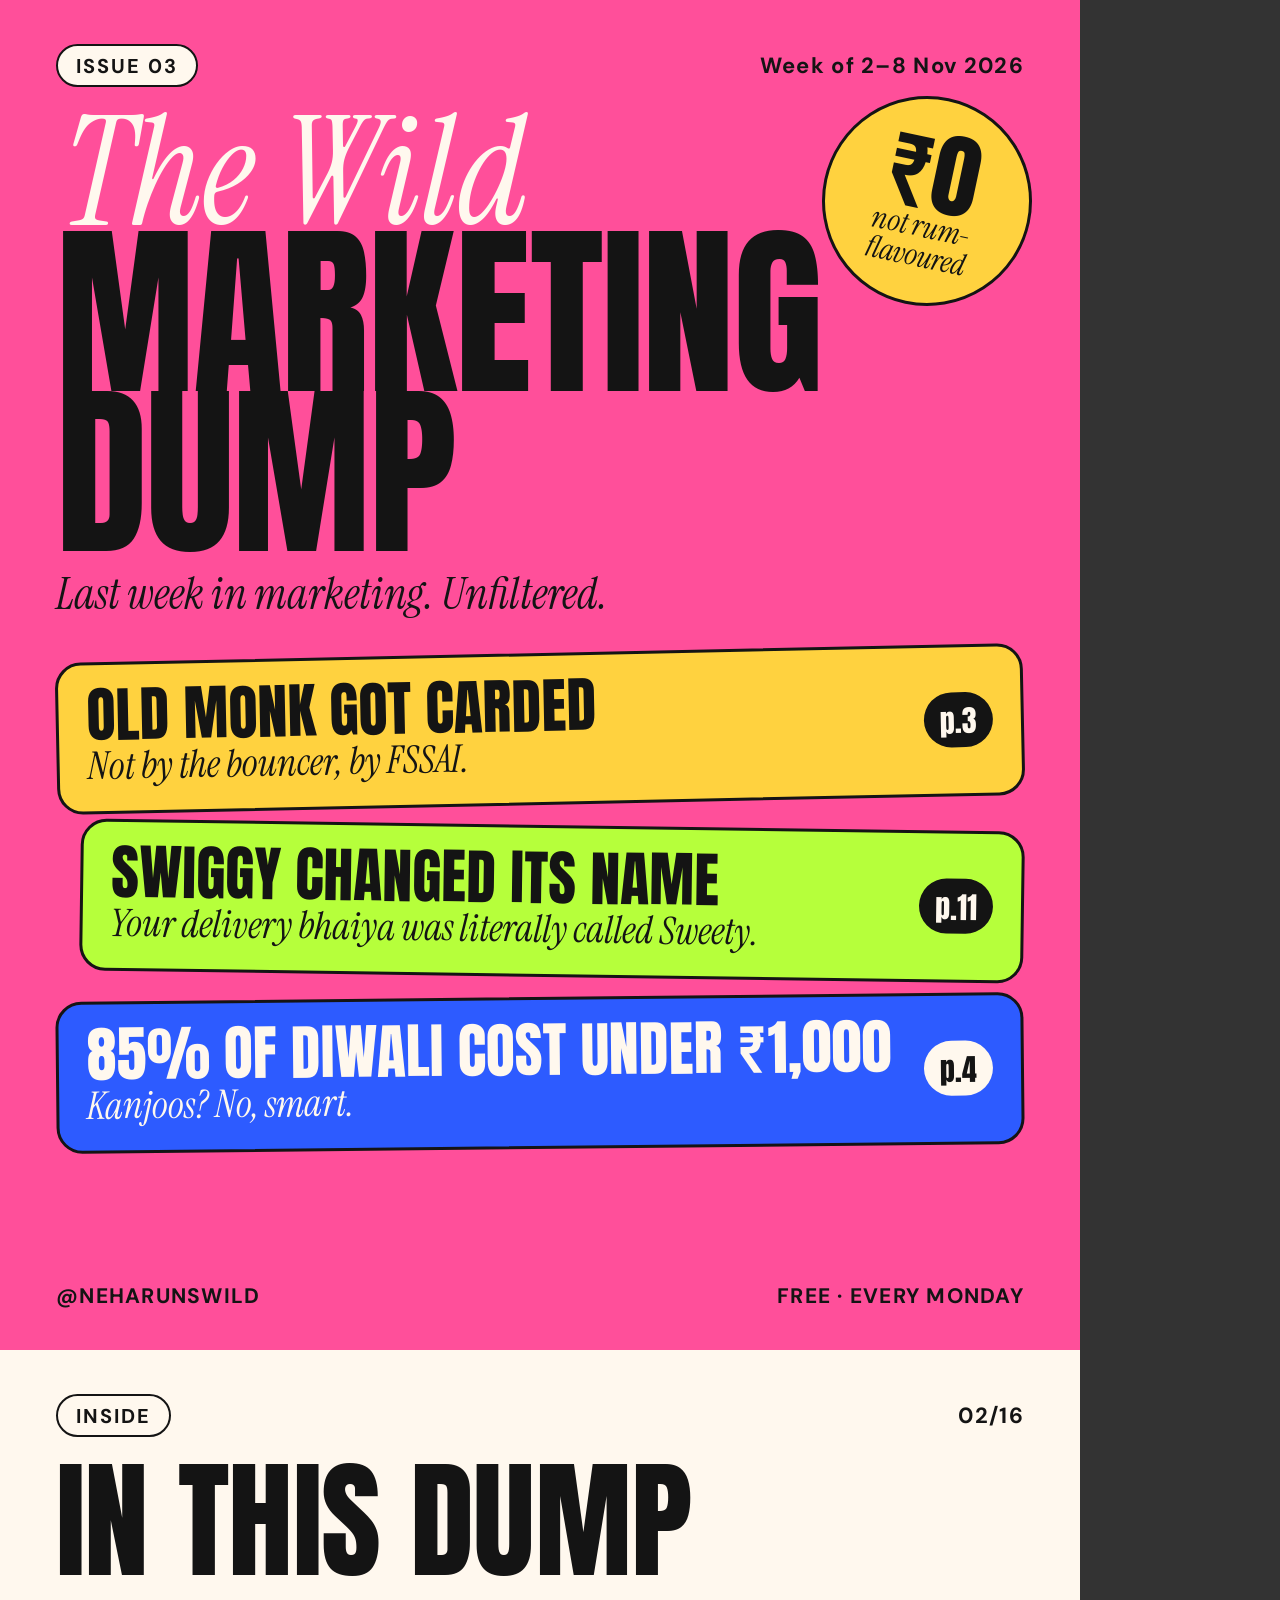
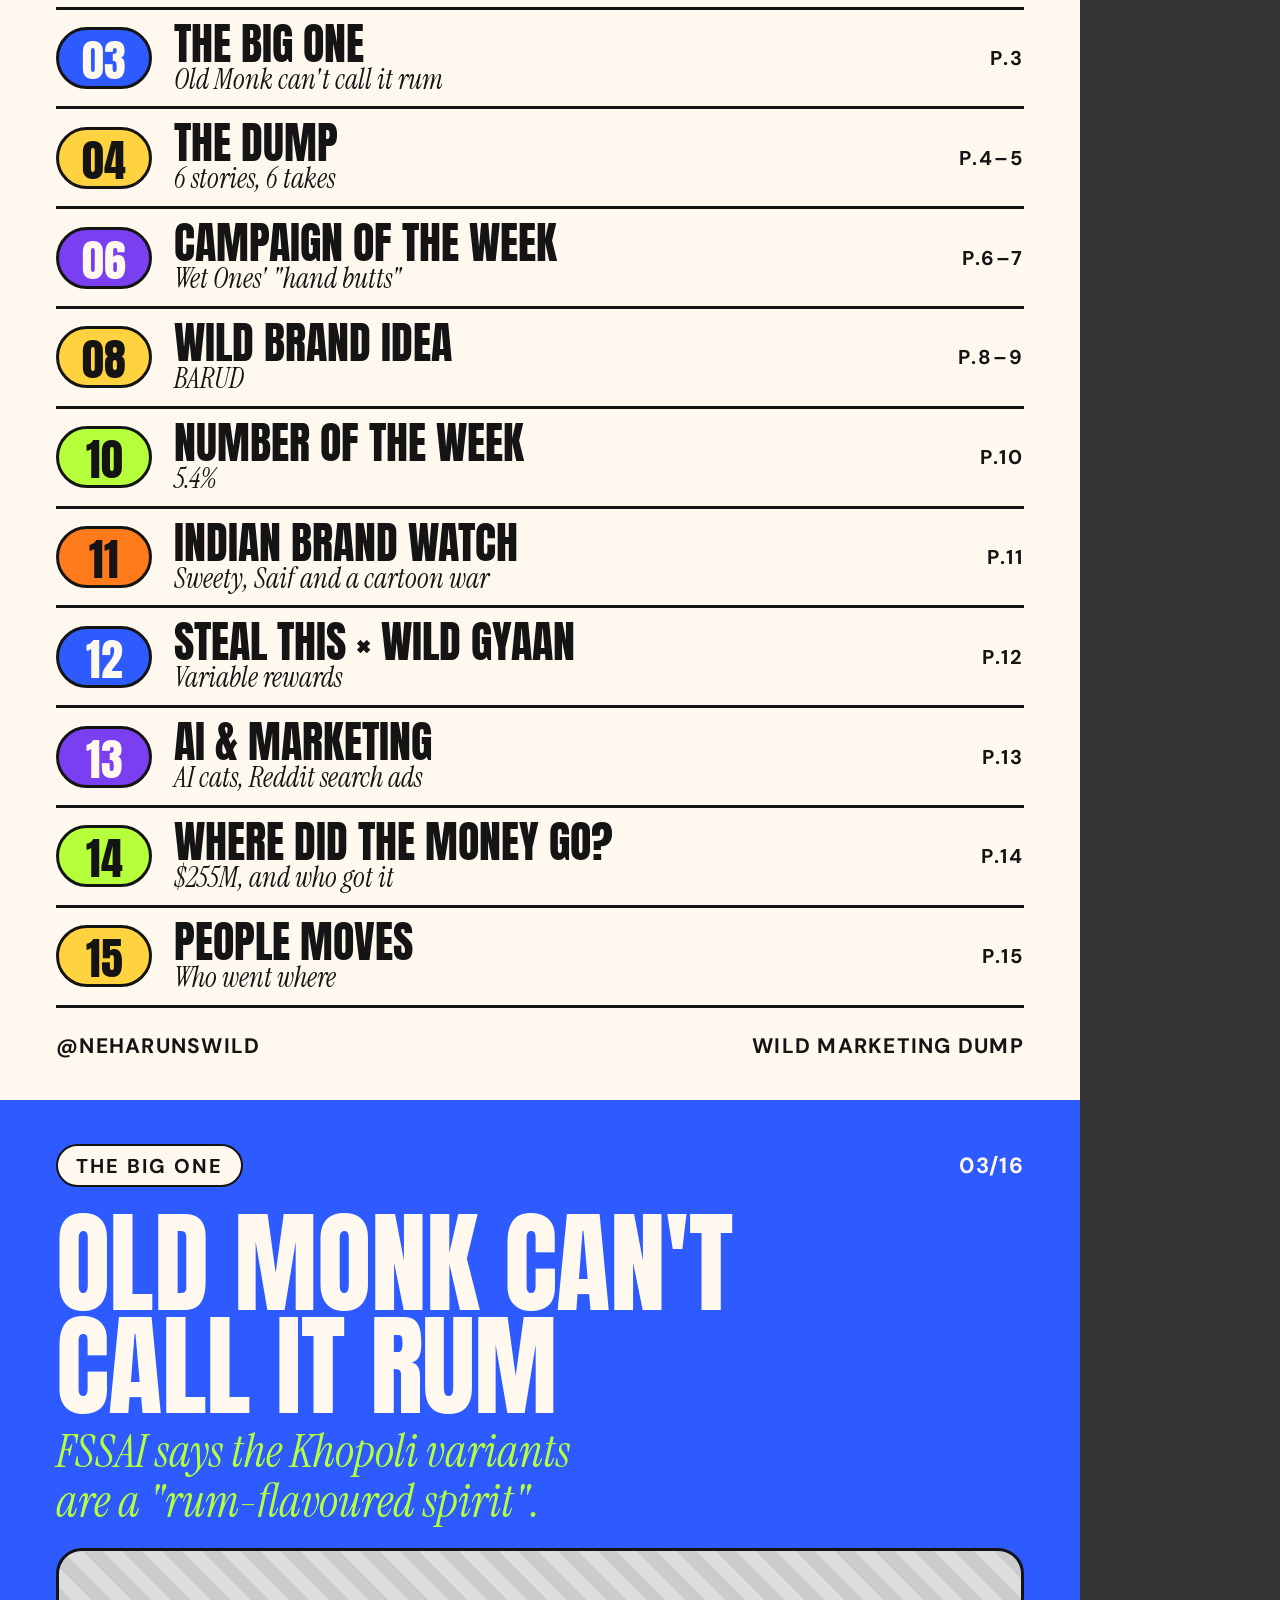
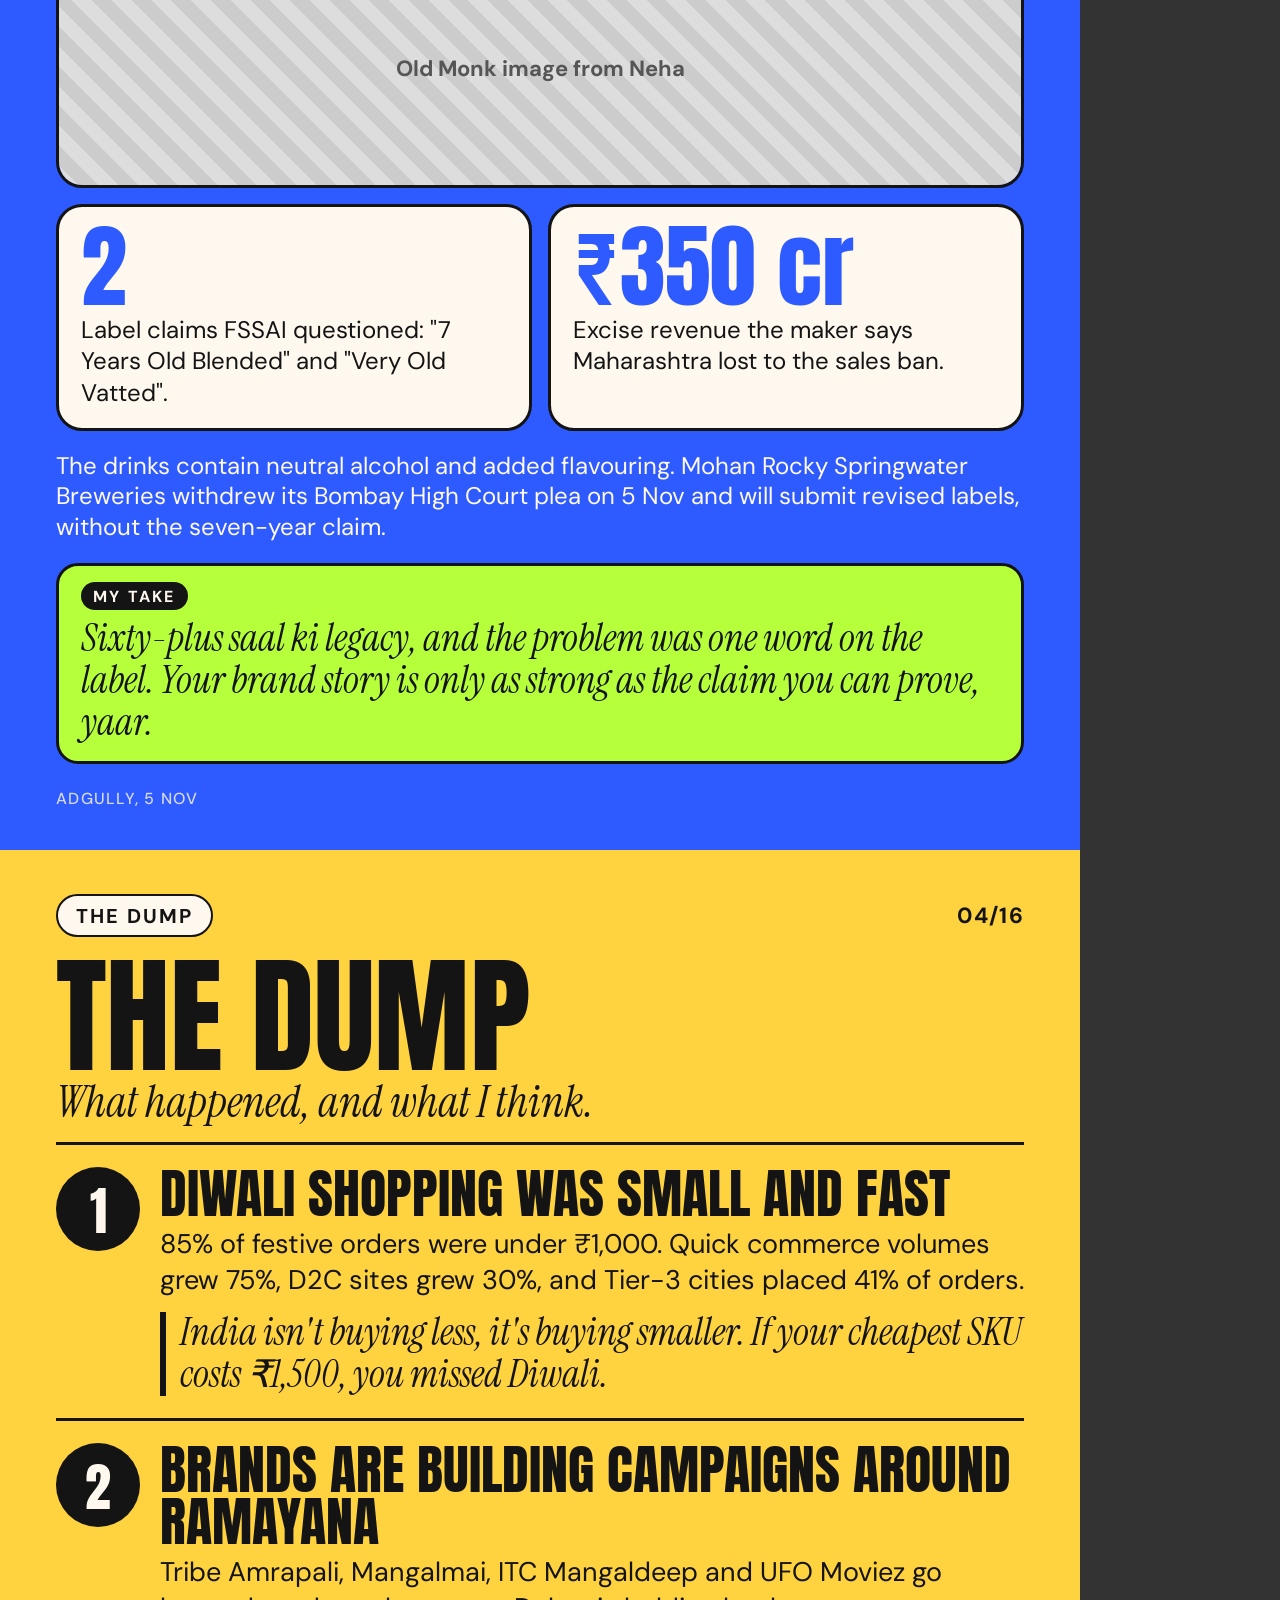
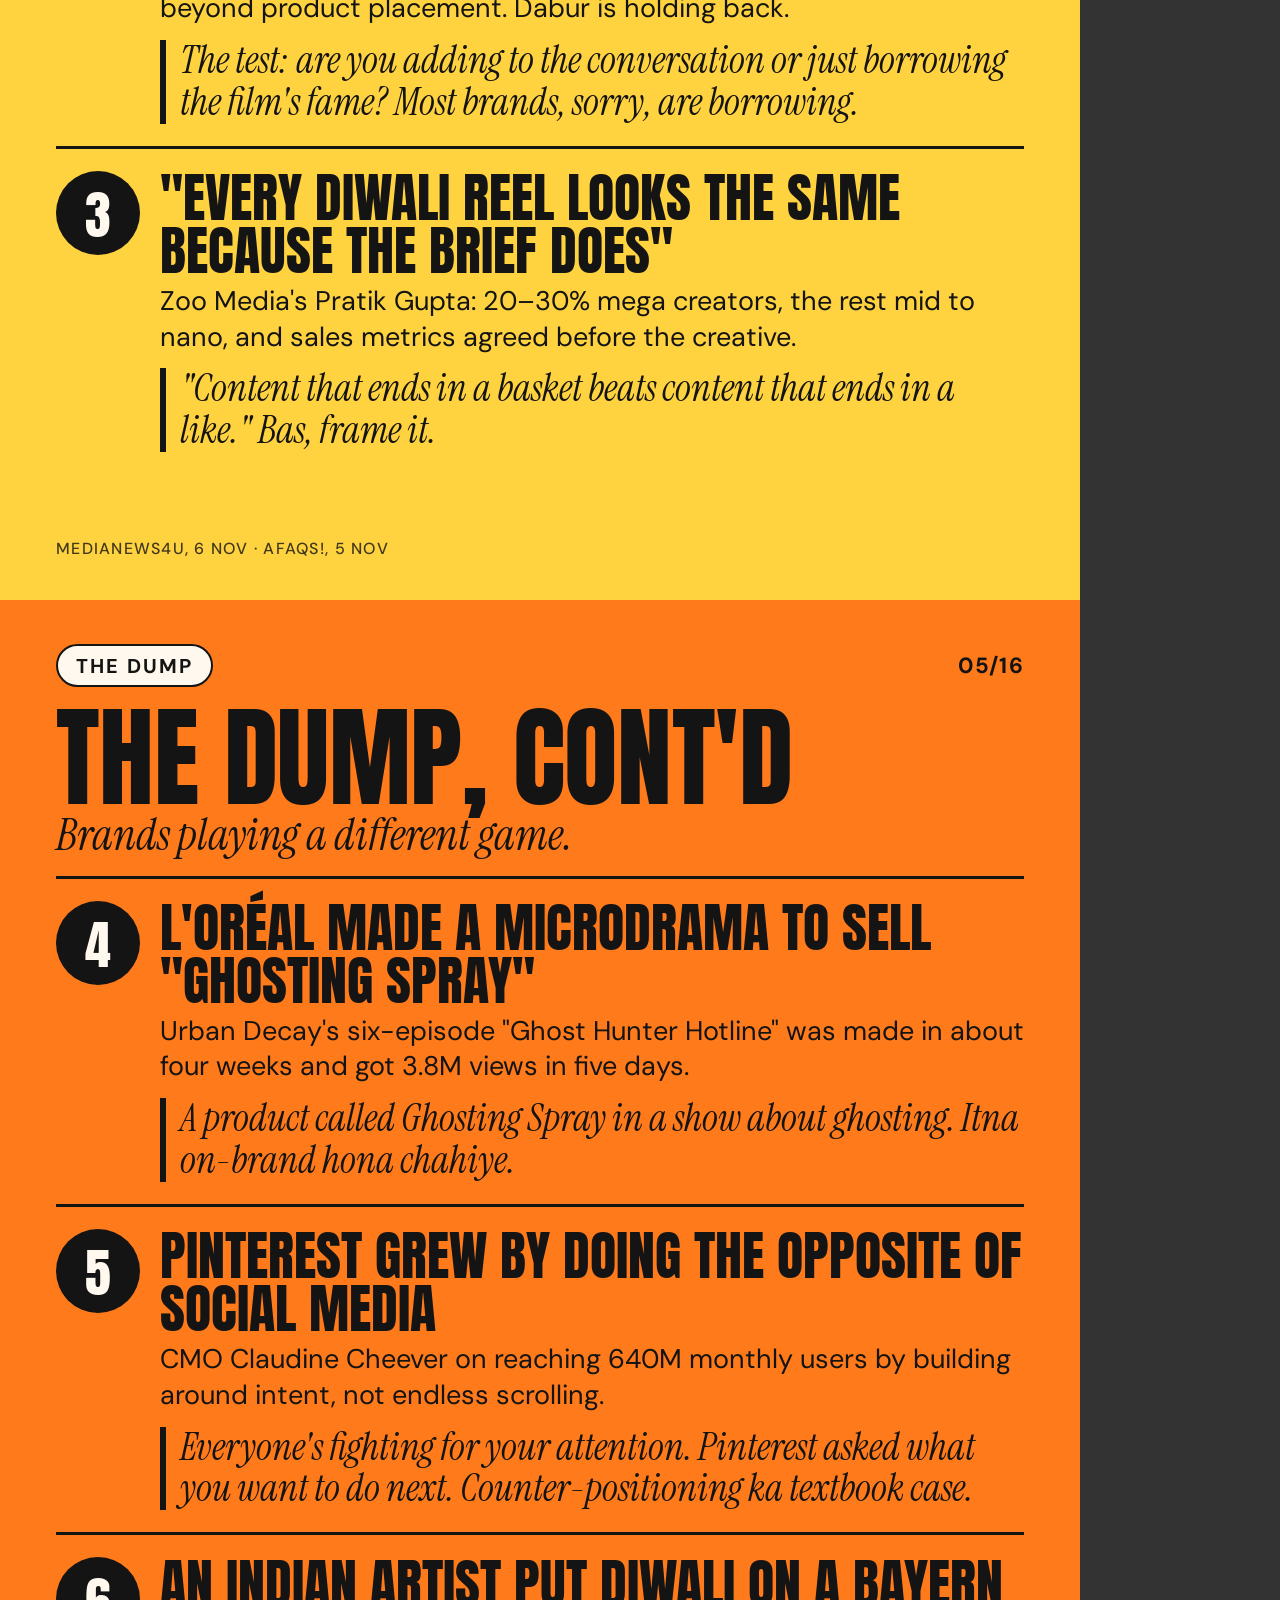
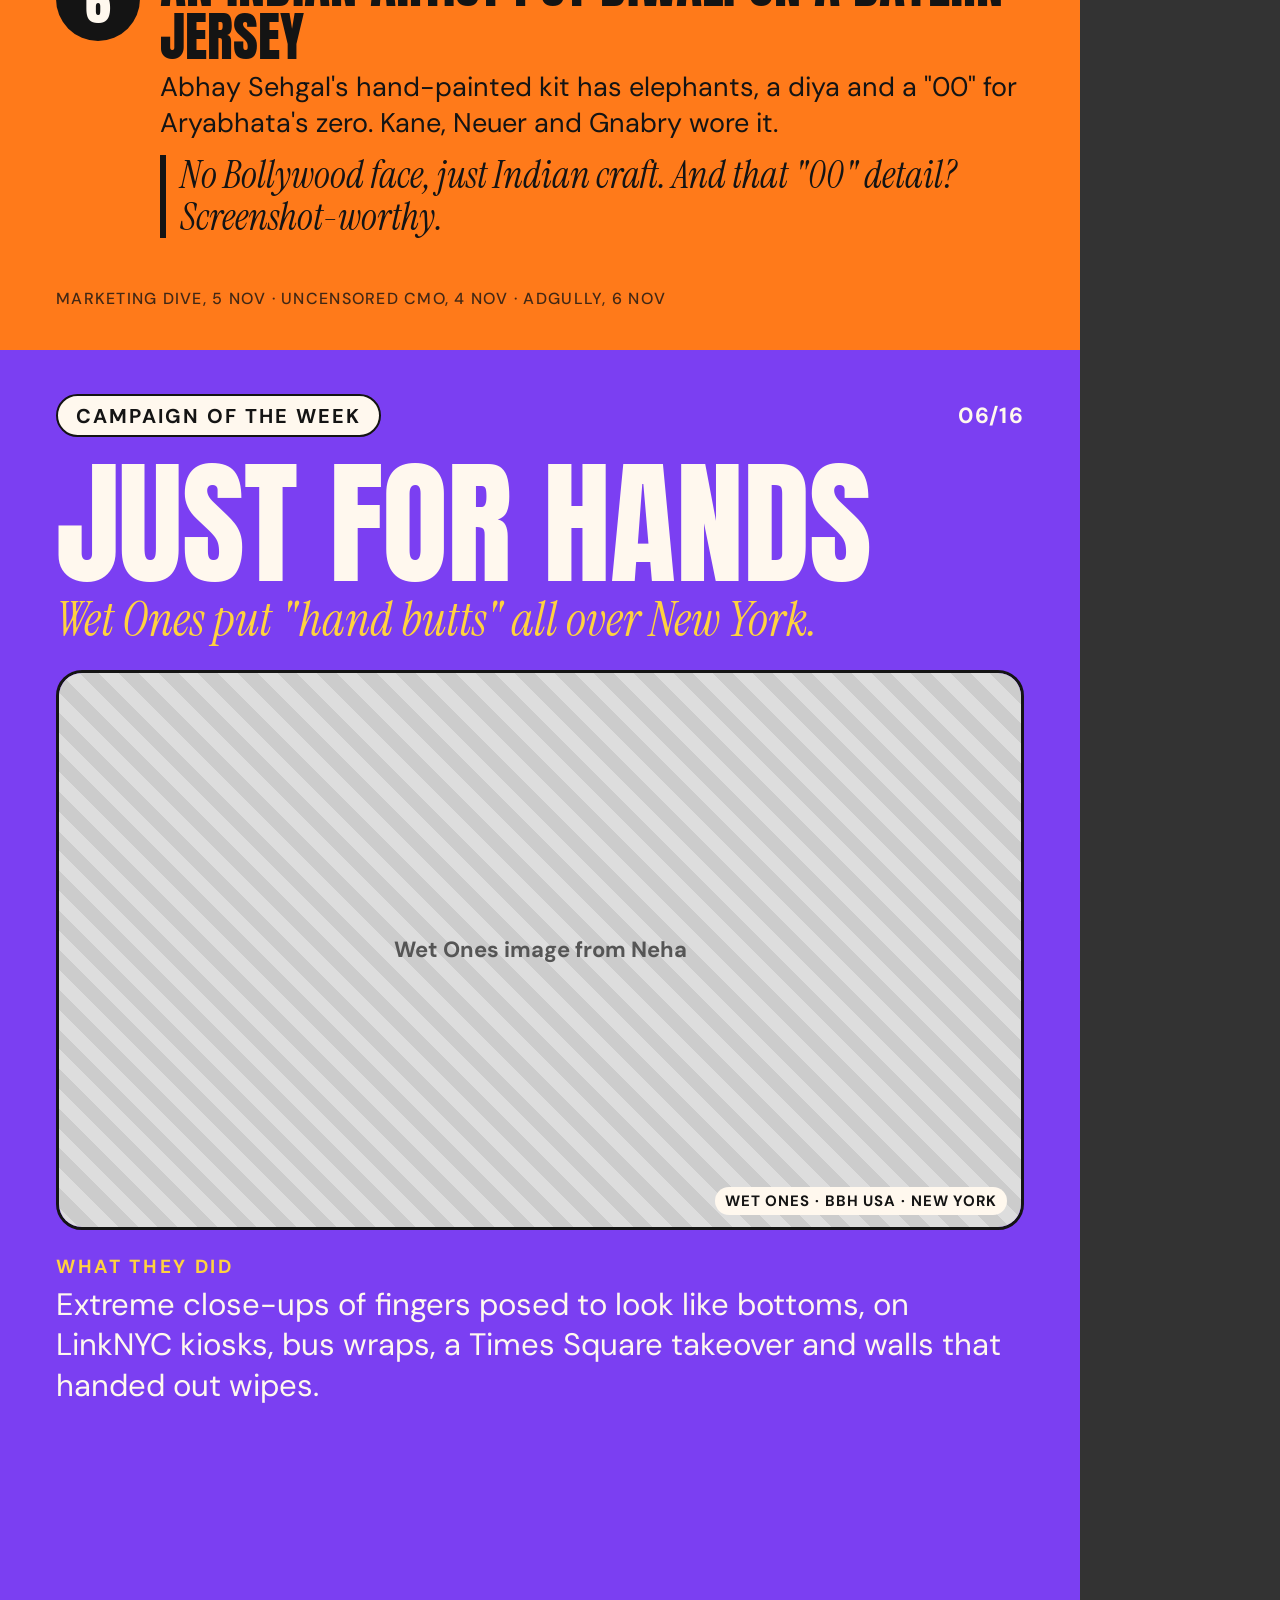
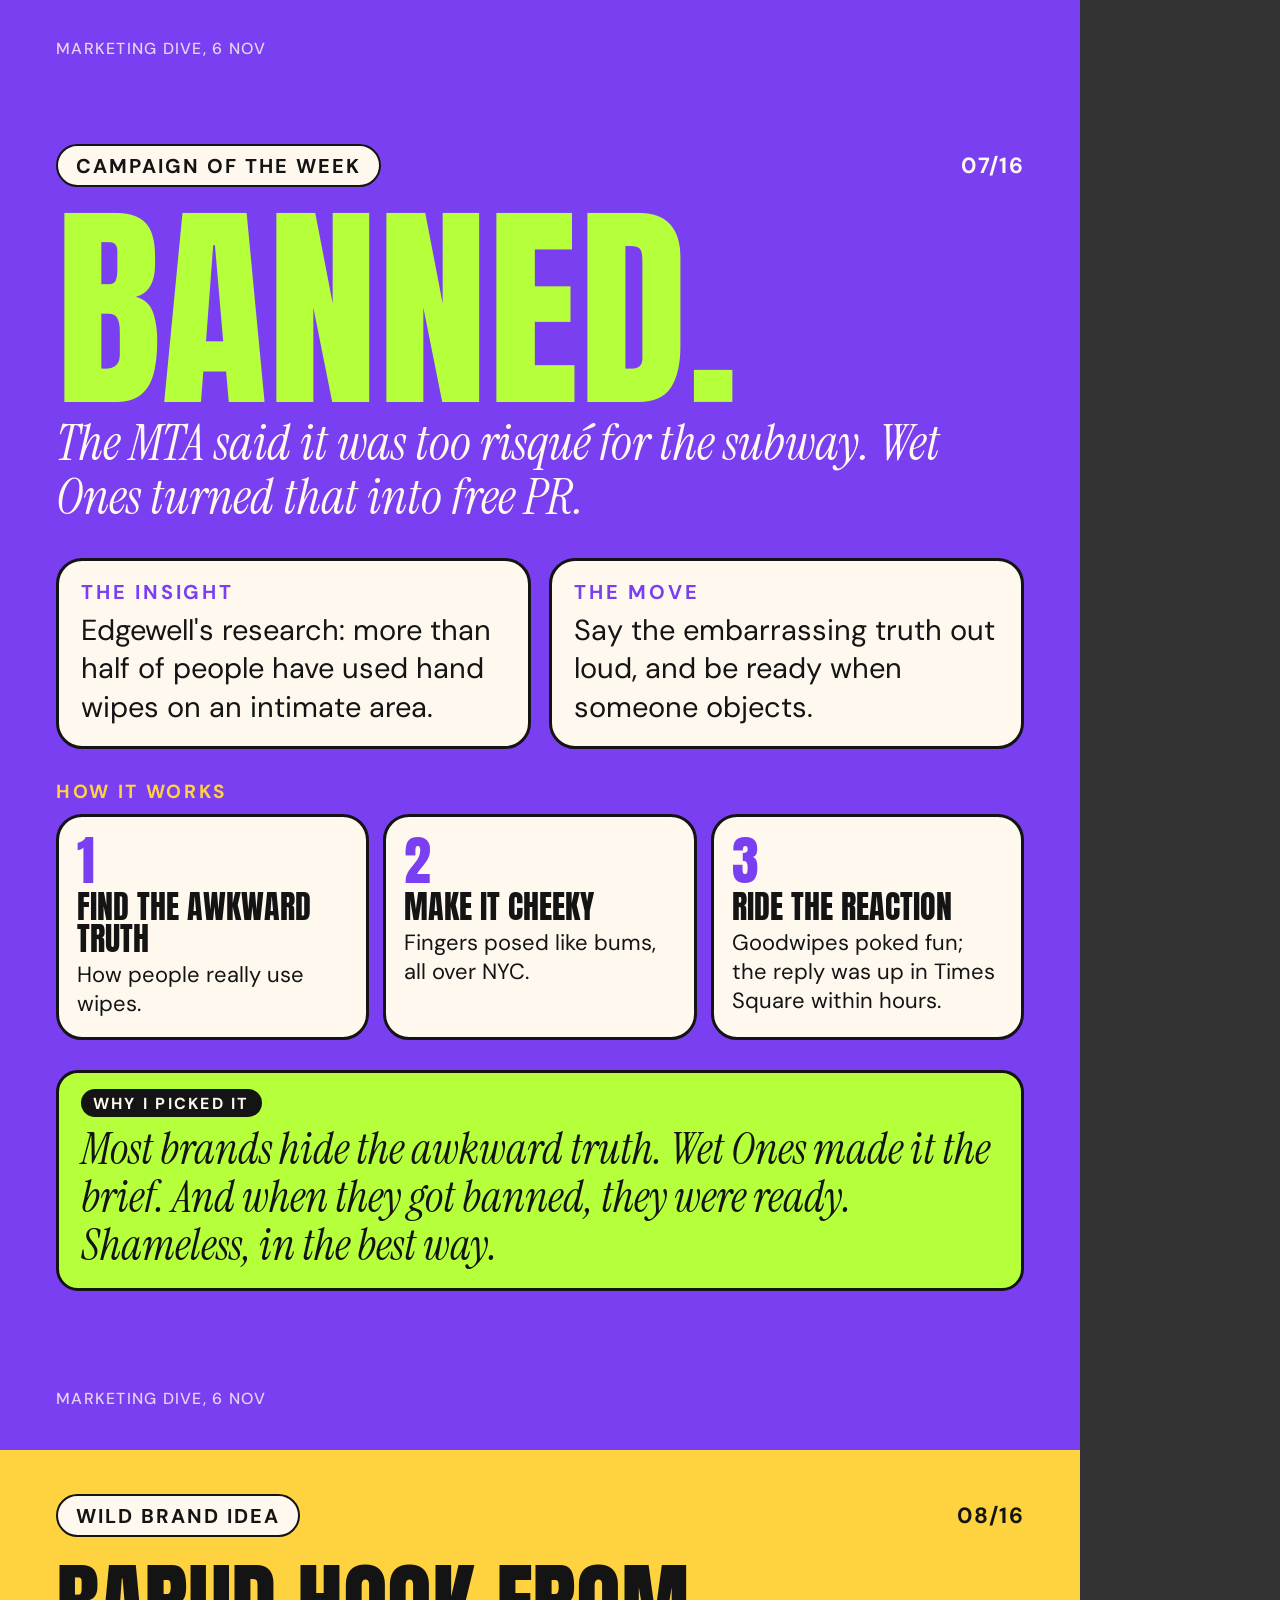
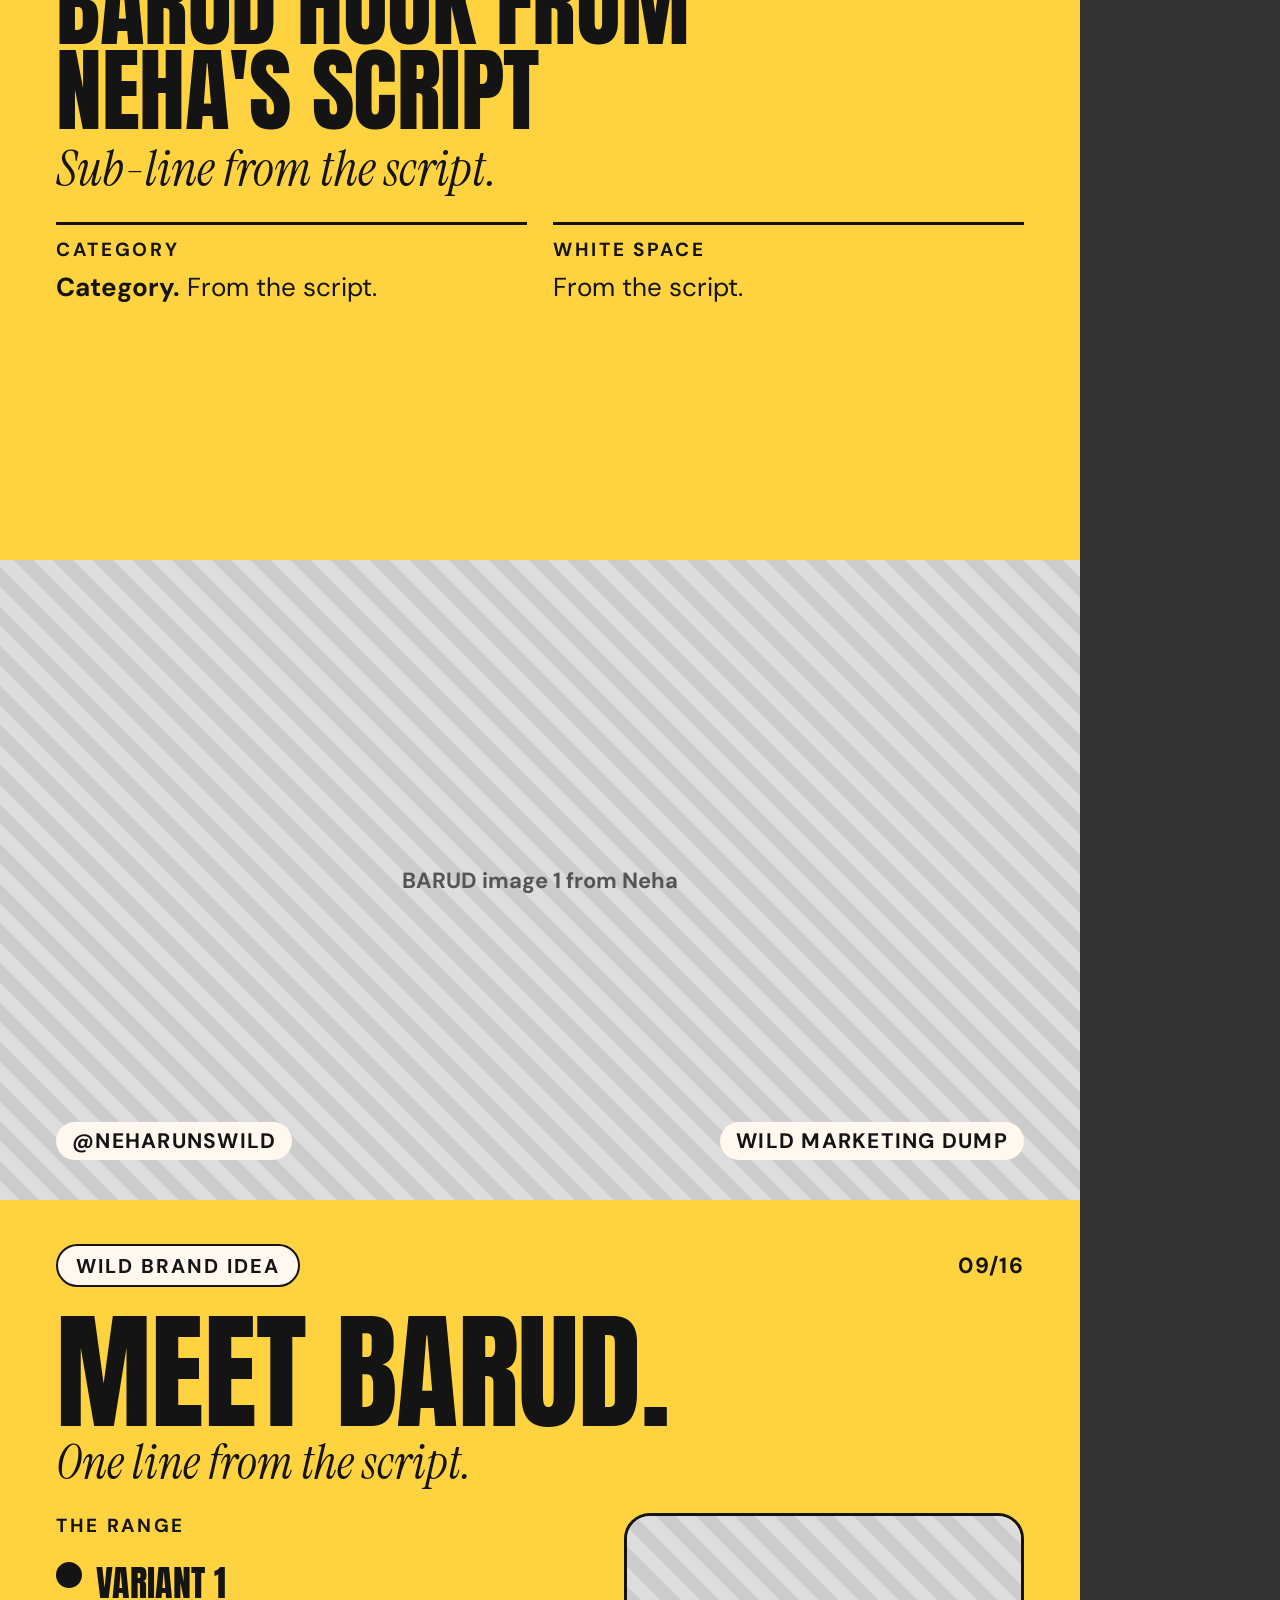
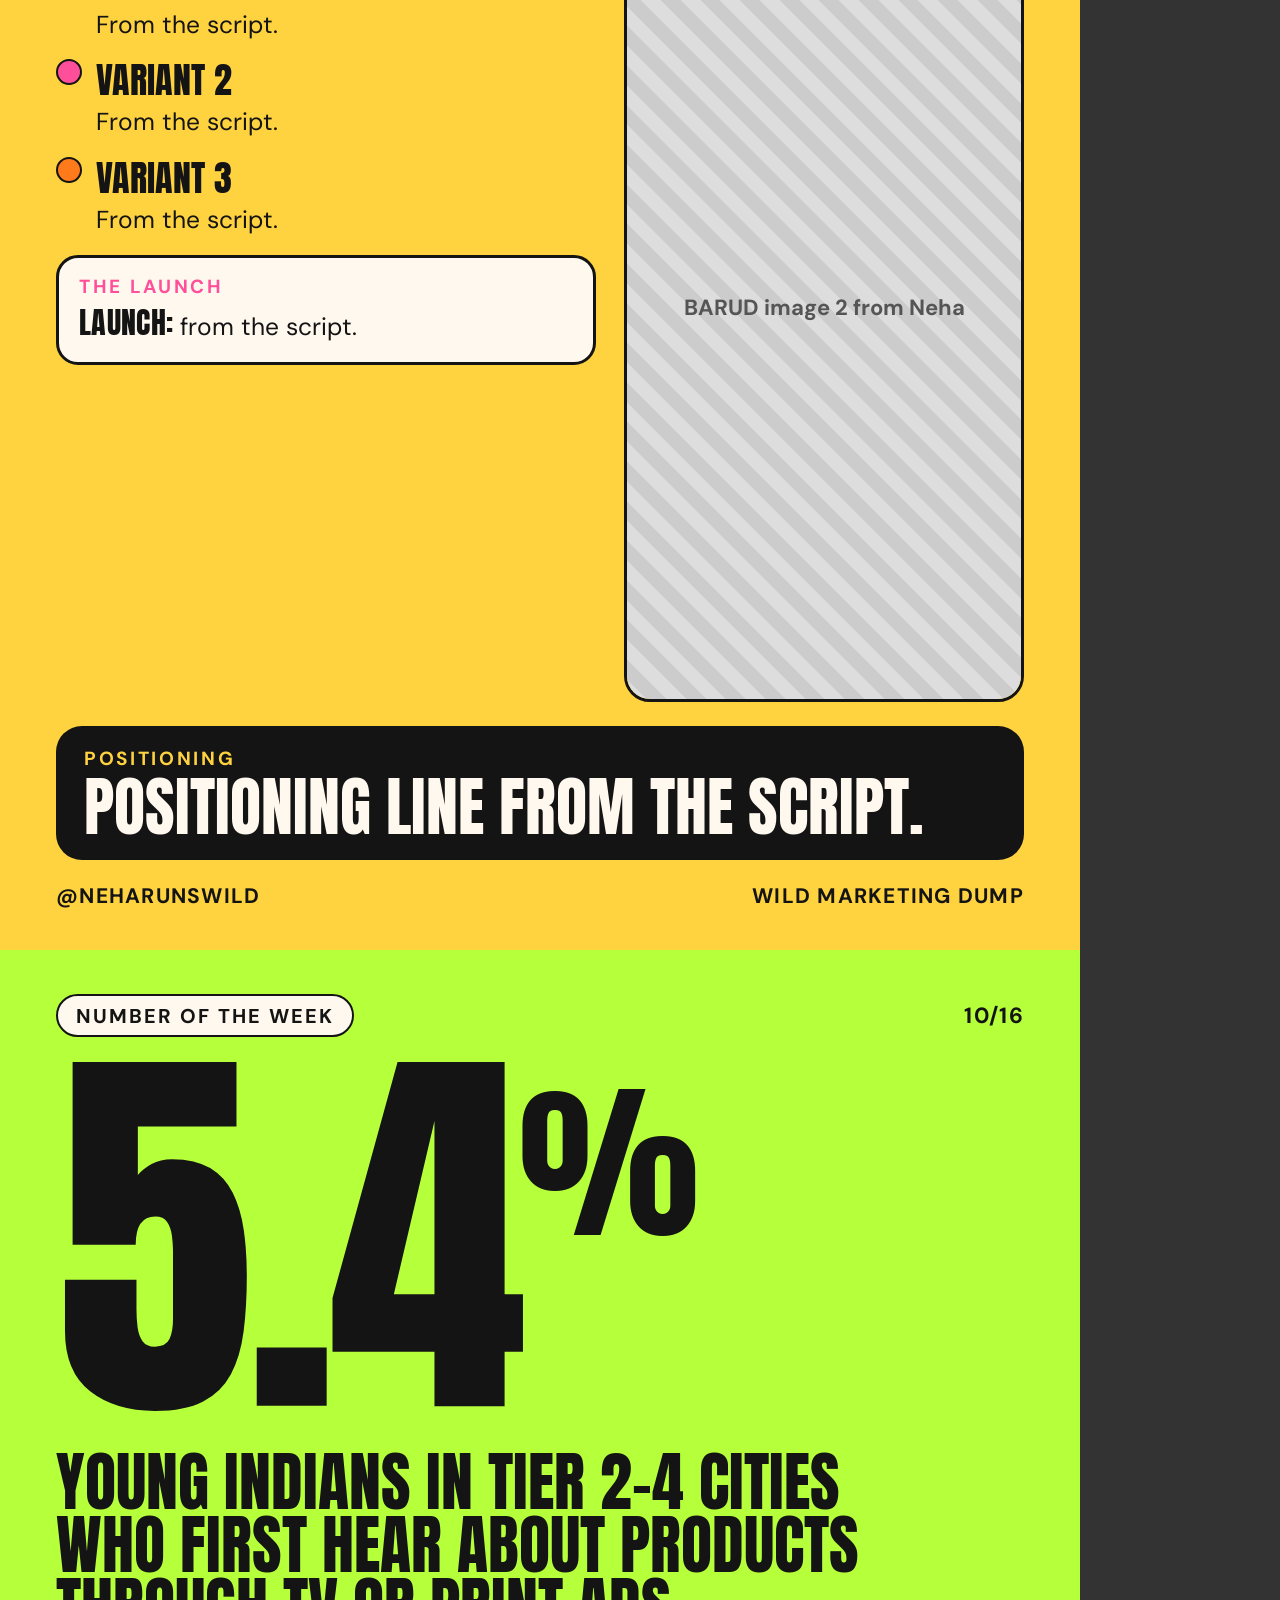
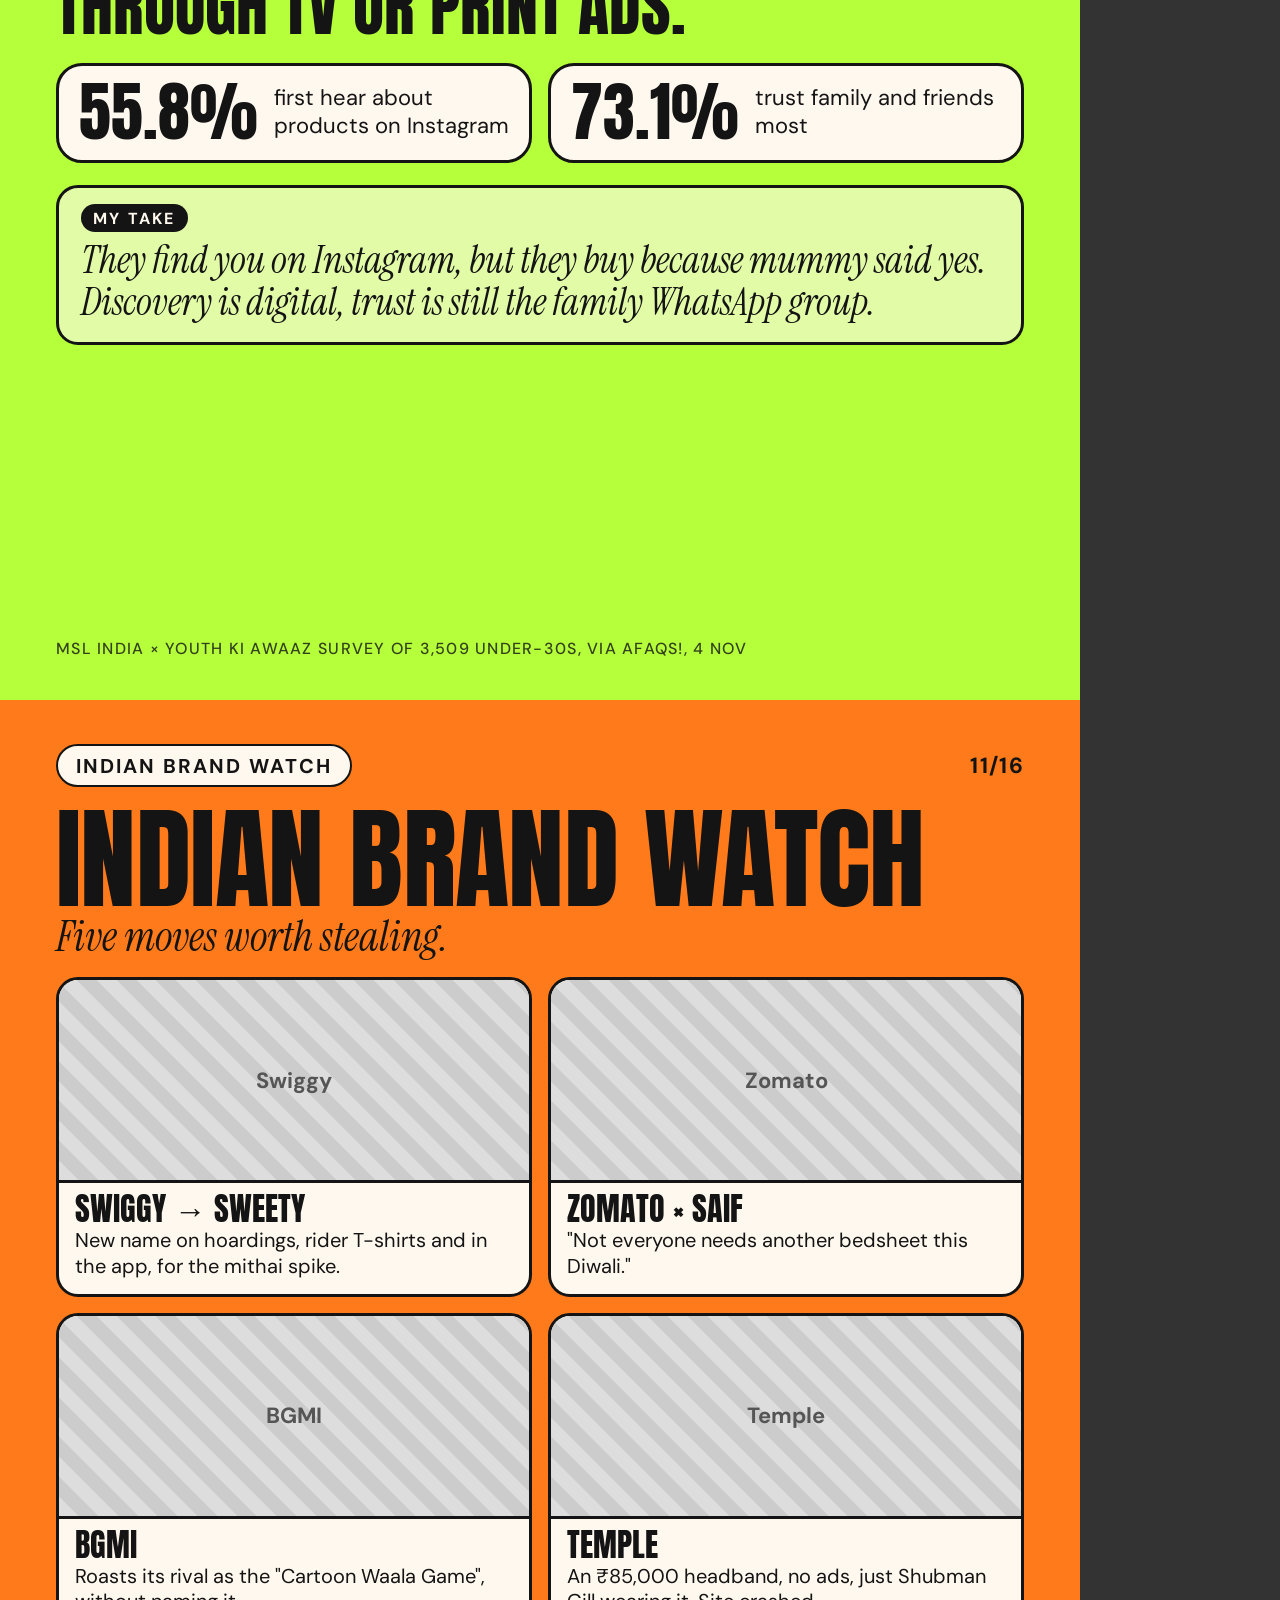
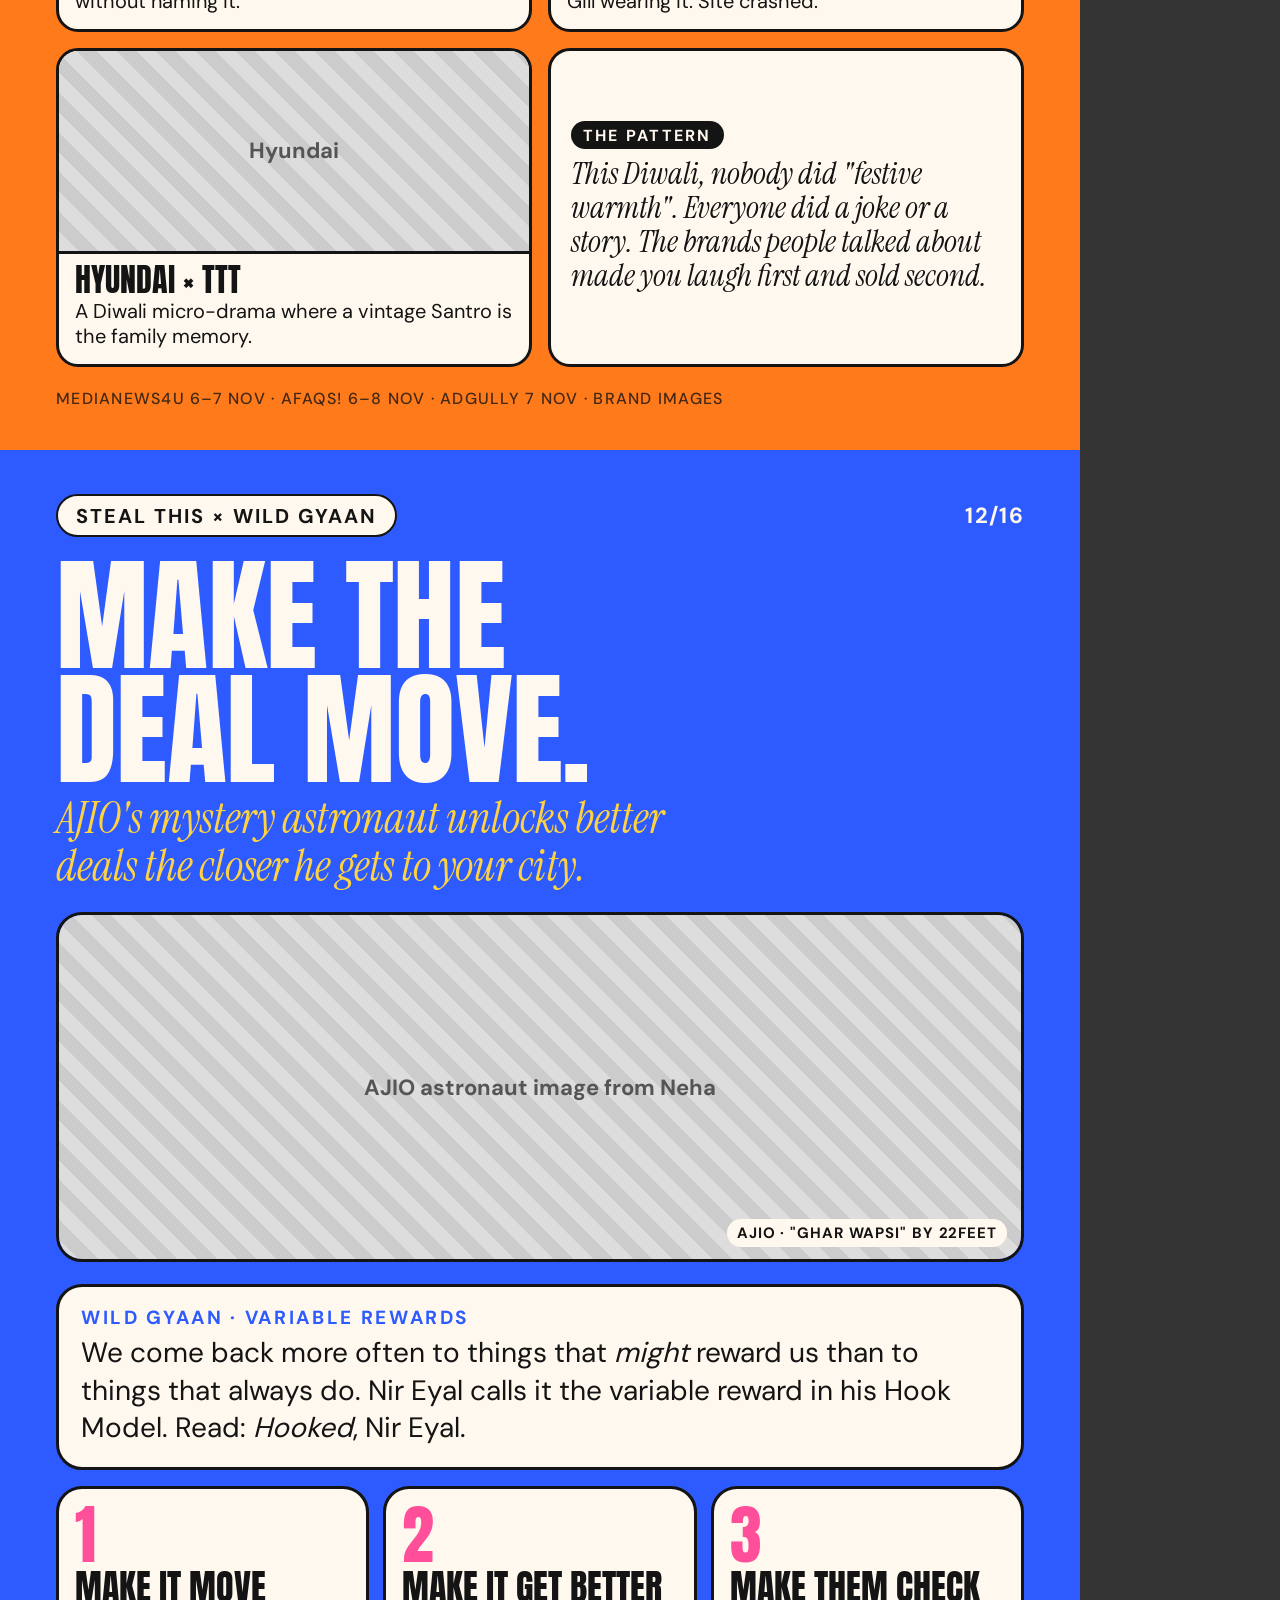
==== issues/03.html @ 9b771df5 "Issue 03 draft (week of 2–8 Nov 2026), awaiting Neha's script, images and approval Co-Authored-By: C" ====
<!doctype html>
<html lang="en">
<head>
<meta charset="utf-8">
<meta name="viewport" content="width=1080">
<title>Wild Marketing Dump · Issue 03</title>
<link rel="stylesheet" href="../fonts.css">
<link rel="stylesheet" href="../mag.css">
<style>html,body{margin:0;background:#333}@page{size:1080px 1350px;margin:0}
/* Issue 03 only */
.i03 .bigone .hl { font-size: 112px; }
.i03 .bigone .statwall b { color: var(--cobalt); font-size: 92px; }
.i03 .ftable td.led { font-size: 20px; }
.i03 .steal .gyaan p { font-size: 28px; }
.i03 .steal .steps3 h4 { font-size: 36px; }
.i03 .steal .steps3 p { font-size: 24px; }
.i03 .steal .steps3 b { font-size: 64px; }
.i03 .ph { background: repeating-linear-gradient(45deg,#ddd,#ddd 14px,#ccc 14px,#ccc 28px); display:flex; align-items:center; justify-content:center; font-weight:700; font-size:22px; color:#555; text-align:center; width:100%; height:100%; }
</style>
</head>
<body>
<div class="issue i03" data-issue="03">

<!-- 01 COVER -->
<section class="sheet cover" aria-label="Cover">
  <div class="topbar"><span class="pill">Issue 03</span><span class="count">Week of 2–8 Nov 2026</span></div>
  <div class="mast">
    <span class="wild">The Wild</span>
    <span class="big">Marketing<br>Dump</span>
    <p class="tag">Last week in marketing. Unfiltered.</p>
  </div>
  <div class="lines">
    <div class="cl y"><h3>Old Monk got carded</h3><p>Not by the bouncer, by FSSAI.</p><span class="pg">p.3</span></div>
    <div class="cl g"><h3>Swiggy changed its name</h3><p>Your delivery bhaiya was literally called Sweety.</p><span class="pg">p.11</span></div>
    <div class="cl c"><h3>85% of Diwali cost under ₹1,000</h3><p>Kanjoos? No, smart.</p><span class="pg">p.4</span></div>
  </div>
  <div class="sticker" style="right:48px; top:96px; width:210px; height:210px"><b>₹0</b><span>not rum-flavoured</span></div>
  <div class="foot"><span>@neharunswild</span><span>Free · every Monday</span></div>
</section>

<!-- 02 CONTENTS -->
<section class="sheet contents" aria-label="Contents">
  <div class="topbar"><span class="pill">Inside</span><span class="count">02/16</span></div>
  <div class="pad" style="padding-top:24px">
    <h2 class="hl" style="font-size:130px">In this dump</h2>
    <nav class="toc toc16">
      <a><span class="n" style="background:var(--cobalt); color:var(--paper)">03</span><span><b>The Big One</b><span class="s">Old Monk can't call it rum</span></span><i>p.3</i></a>
      <a><span class="n" style="background:var(--yellow)">04</span><span><b>The Dump</b><span class="s">6 stories, 6 takes</span></span><i>p.4–5</i></a>
      <a><span class="n" style="background:var(--purple); color:var(--paper)">06</span><span><b>Campaign of the Week</b><span class="s">Wet Ones' "hand butts"</span></span><i>p.6–7</i></a>
      <a><span class="n" style="background:var(--yellow)">08</span><span><b>Wild Brand Idea</b><span class="s">BARUD</span></span><i>p.8–9</i></a>
      <a><span class="n" style="background:var(--green)">10</span><span><b>Number of the Week</b><span class="s">5.4%</span></span><i>p.10</i></a>
      <a><span class="n" style="background:var(--orange)">11</span><span><b>Indian Brand Watch</b><span class="s">Sweety, Saif and a cartoon war</span></span><i>p.11</i></a>
      <a><span class="n" style="background:var(--cobalt); color:var(--paper)">12</span><span><b>Steal This × Wild Gyaan</b><span class="s">Variable rewards</span></span><i>p.12</i></a>
      <a><span class="n" style="background:var(--purple); color:var(--paper)">13</span><span><b>AI &amp; Marketing</b><span class="s">AI cats, Reddit search ads</span></span><i>p.13</i></a>
      <a><span class="n" style="background:var(--green)">14</span><span><b>Where Did the Money Go?</b><span class="s">$255M, and who got it</span></span><i>p.14</i></a>
      <a><span class="n" style="background:var(--yellow)">15</span><span><b>People Moves</b><span class="s">Who went where</span></span><i>p.15</i></a>
    </nav>
  </div>
  <div class="foot"><span>@neharunswild</span><span>Wild Marketing Dump</span></div>
</section>

<!-- 03 THE BIG ONE -->
<section class="sheet bigone on-dark" aria-label="The Big One">
  <div class="topbar"><span class="pill">The Big One</span><span class="count">03/16</span></div>
  <div class="pad" style="padding-top:24px">
    <h2 class="hl">Old Monk can't call it rum</h2>
    <p class="sub">FSSAI says the Khopoli variants are a "rum-flavoured spirit".</p>
  </div>
  <div class="pad" style="margin-top:22px">
    <div class="imgcard" style="height:240px"><!--IMG:bigone--><div class="ph">Old Monk image from Neha</div></div>
  </div>
  <div class="pad statwall" style="margin-top:16px">
    <div class="card"><b>2</b><span>Label claims FSSAI questioned: "7 Years Old Blended" and "Very Old Vatted".</span></div>
    <div class="card"><b>₹350 cr</b><span>Excise revenue the maker says Maharashtra lost to the sales ban.</span></div>
  </div>
  <div class="pad" style="margin-top:20px">
    <p class="body" style="font-size:24px; line-height:1.28">The drinks contain neutral alcohol and added flavouring. Mohan Rocky Springwater Breweries withdrew its Bombay High Court plea on 5 Nov and will submit revised labels, without the seven-year claim.</p>
  </div>
  <div class="pad" style="margin-top:20px">
    <div class="take hot"><span class="label">My take</span><p>Sixty-plus saal ki legacy, and the problem was one word on the label. Your brand story is only as strong as the claim you can prove, yaar.</p></div>
  </div>
  <div class="foot" style="padding-top:14px"><span class="src">Adgully, 5 Nov</span></div>
</section>

<!-- 04 THE DUMP 1 -->
<section class="sheet dump" style="--bg:var(--yellow)" aria-label="The Dump, part 1">
  <div class="topbar"><span class="pill">The Dump</span><span class="count">04/16</span></div>
  <div class="pad" style="padding-top:20px">
    <h2 class="hl">The Dump</h2>
    <p class="sub" style="font-size:44px; margin:4px 0 16px">What happened, and what I think.</p>
    <div class="ditem"><span class="num">1</span><div><h3>Diwali shopping was small and fast</h3><p class="b">85% of festive orders were under ₹1,000. Quick commerce volumes grew 75%, D2C sites grew 30%, and Tier-3 cities placed 41% of orders.</p><p class="mt">India isn't buying less, it's buying smaller. If your cheapest SKU costs ₹1,500, you missed Diwali.</p></div></div>
    <div class="ditem"><span class="num">2</span><div><h3>Brands are building campaigns around Ramayana</h3><p class="b">Tribe Amrapali, Mangalmai, ITC Mangaldeep and UFO Moviez go beyond product placement. Dabur is holding back.</p><p class="mt">The test: are you adding to the conversation or just borrowing the film's fame? Most brands, sorry, are borrowing.</p></div></div>
    <div class="ditem"><span class="num">3</span><div><h3>"Every Diwali Reel looks the same because the brief does"</h3><p class="b">Zoo Media's Pratik Gupta: 20–30% mega creators, the rest mid to nano, and sales metrics agreed before the creative.</p><p class="mt">"Content that ends in a basket beats content that ends in a like." Bas, frame it.</p></div></div>
  </div>
  <div class="foot"><span class="src">MediaNews4U, 6 Nov · afaqs!, 5 Nov</span></div>
</section>

<!-- 05 THE DUMP 2 -->
<section class="sheet dump" style="--bg:var(--orange)" aria-label="The Dump, part 2">
  <div class="topbar"><span class="pill">The Dump</span><span class="count">05/16</span></div>
  <div class="pad" style="padding-top:20px">
    <h2 class="hl" style="font-size:110px">The Dump, cont'd</h2>
    <p class="sub" style="font-size:44px; margin:4px 0 16px">Brands playing a different game.</p>
    <div class="ditem"><span class="num">4</span><div><h3>L'Oréal made a microdrama to sell "Ghosting Spray"</h3><p class="b">Urban Decay's six-episode "Ghost Hunter Hotline" was made in about four weeks and got 3.8M views in five days.</p><p class="mt">A product called Ghosting Spray in a show about ghosting. Itna on-brand hona chahiye.</p></div></div>
    <div class="ditem"><span class="num">5</span><div><h3>Pinterest grew by doing the opposite of social media</h3><p class="b">CMO Claudine Cheever on reaching 640M monthly users by building around intent, not endless scrolling.</p><p class="mt">Everyone's fighting for your attention. Pinterest asked what you want to do next. Counter-positioning ka textbook case.</p></div></div>
    <div class="ditem"><span class="num">6</span><div><h3>An Indian artist put Diwali on a Bayern jersey</h3><p class="b">Abhay Sehgal's hand-painted kit has elephants, a diya and a "00" for Aryabhata's zero. Kane, Neuer and Gnabry wore it.</p><p class="mt">No Bollywood face, just Indian craft. And that "00" detail? Screenshot-worthy.</p></div></div>
  </div>
  <div class="foot"><span class="src">Marketing Dive, 5 Nov · Uncensored CMO, 4 Nov · Adgully, 6 Nov</span></div>
</section>

<!-- 06 CAMPAIGN 1 -->
<section class="sheet camp on-dark" aria-label="Campaign of the Week">
  <div class="topbar"><span class="pill">Campaign of the Week</span><span class="count">06/16</span></div>
  <div class="pad" style="padding-top:24px">
    <h2 class="hl" style="font-size:136px">Just For Hands</h2>
    <p class="sub">Wet Ones put "hand butts" all over New York.</p>
  </div>
  <div class="pad" style="margin-top:24px">
    <div class="imgcard" style="height:560px"><!--IMG:camp--><div class="ph">Wet Ones image from Neha</div><span class="credit">Wet Ones · BBH USA · New York</span></div>
  </div>
  <div class="pad" style="margin-top:24px">
    <span class="label" style="color:var(--yellow)">What they did</span>
    <p class="body" style="margin-top:6px; font-size:29px; line-height:1.3">Extreme close-ups of fingers posed to look like bottoms, on LinkNYC kiosks, bus wraps, a Times Square takeover and walls that handed out wipes.</p>
  </div>
  <div class="foot"><span class="src">Marketing Dive, 6 Nov</span></div>
</section>

<!-- 07 CAMPAIGN 2 -->
<section class="sheet camp2 on-dark" aria-label="Campaign of the Week, why it works">
  <div class="topbar"><span class="pill">Campaign of the Week</span><span class="count">07/16</span></div>
  <div class="pad" style="padding-top:30px">
    <div class="bigword">Banned.<small>The MTA said it was too risqué for the subway. Wet Ones turned that into free PR.</small></div>
  </div>
  <div class="pad why" style="margin-top:34px">
    <div class="card"><span class="label">The insight</span><p>Edgewell's research: more than half of people have used hand wipes on an intimate area.</p></div>
    <div class="card"><span class="label">The move</span><p>Say the embarrassing truth out loud, and be ready when someone objects.</p></div>
  </div>
  <div class="pad" style="margin-top:30px">
    <span class="label" style="color:var(--yellow)">How it works</span>
    <div class="how" style="margin-top:10px">
      <div class="card"><b>1</b><h4>Find the awkward truth</h4><p>How people really use wipes.</p></div>
      <div class="card"><b>2</b><h4>Make it cheeky</h4><p>Fingers posed like bums, all over NYC.</p></div>
      <div class="card"><b>3</b><h4>Ride the reaction</h4><p>Goodwipes poked fun; the reply was up in Times Square within hours.</p></div>
    </div>
  </div>
  <div class="pad" style="margin-top:30px">
    <div class="take hot"><span class="label">Why I picked it</span><p>Most brands hide the awkward truth. Wet Ones made it the brief. And when they got banned, they were ready. Shameless, in the best way.</p></div>
  </div>
  <div class="foot"><span class="src">Marketing Dive, 6 Nov</span></div>
</section>

<!-- 08 WILD BRAND IDEA 1 -->
<section class="sheet idea" style="--bg:var(--yellow)" aria-label="Wild Brand Idea: BARUD">
  <div class="topbar"><span class="pill">Wild Brand Idea</span><span class="count">08/16</span></div>
  <div class="head">
    <h2 class="hl" style="font-size:92px">BARUD hook from Neha's script</h2>
    <p class="sub">Sub-line from the script.</p>
  </div>
  <div class="facts">
    <div>
      <span class="label">Category</span>
      <p class="body"><b>Category.</b> From the script.</p>
    </div>
    <div>
      <span class="label">White space</span>
      <p class="body">From the script.</p>
    </div>
  </div>
  <div class="photo" style="height:640px"><!--IMG:idea1--><div class="ph">BARUD image 1 from Neha</div></div>
  <div class="foot" style="position:absolute; left:0; right:0; bottom:0"><span class="chip">@neharunswild</span><span class="chip">Wild Marketing Dump</span></div>
</section>

<!-- 09 WILD BRAND IDEA 2 -->
<section class="sheet idea2" style="--bg:var(--yellow)" aria-label="Wild Brand Idea: BARUD range and positioning">
  <div class="topbar"><span class="pill">Wild Brand Idea</span><span class="count">09/16</span></div>
  <div class="head">
    <h2 class="hl">Meet BARUD.</h2>
    <p class="sub">One line from the script.</p>
  </div>
  <div class="split">
    <div class="col">
      <span class="label">The range</span>
      <div class="range">
        <div><i style="background:#141414"></i><span><b>Variant 1</b><p>From the script.</p></span></div>
        <div><i style="background:#FF4F9A"></i><span><b>Variant 2</b><p>From the script.</p></span></div>
        <div><i style="background:#FF7A1A"></i><span><b>Variant 3</b><p>From the script.</p></span></div>
      </div>
      <div class="launch">
        <span class="label">The launch</span>
        <p><b>Launch:</b> from the script.</p>
      </div>
    </div>
    <div class="tall"><!--IMG:idea2--><div class="ph">BARUD image 2 from Neha</div></div>
  </div>
  <div class="posband">
    <span class="label">Positioning</span>
    <h3>Positioning line from the script.</h3>
  </div>
  <div class="foot"><span>@neharunswild</span><span>Wild Marketing Dump</span></div>
</section>

<!-- 10 NUMBER -->
<section class="sheet num-page" aria-label="Number of the Week">
  <div class="topbar"><span class="pill">Number of the Week</span><span class="count">10/16</span></div>
  <div class="pad" style="padding-top:20px">
    <div class="giant" style="font-size:400px">5.4<sup style="font-size:170px">%</sup></div>
    <p class="numline" style="margin-top:34px">Young Indians in Tier 2–4 cities who first hear about products through TV or print ads.</p>
  </div>
  <div class="pad minis" style="margin-top:24px">
    <div class="card"><b>55.8%</b><span>first hear about products on Instagram</span></div>
    <div class="card"><b>73.1%</b><span>trust family and friends most</span></div>
  </div>
  <div class="pad" style="margin-top:22px">
    <div class="take"><span class="label">My take</span><p>They find you on Instagram, but they buy because mummy said yes. Discovery is digital, trust is still the family WhatsApp group.</p></div>
  </div>
  <div class="foot"><span class="src">MSL India × Youth Ki Awaaz survey of 3,509 under-30s, via afaqs!, 4 Nov</span></div>
</section>

<!-- 11 BRAND WATCH -->
<section class="sheet watch" style="--bg:var(--orange)" aria-label="Indian Brand Watch">
  <div class="topbar"><span class="pill">Indian Brand Watch</span><span class="count">11/16</span></div>
  <div class="pad" style="padding-top:20px">
    <h2 class="hl">Indian Brand Watch</h2>
    <p class="sub" style="font-size:42px; margin:4px 0 18px">Five moves worth stealing.</p>
    <div class="tiles">
      <div class="tile"><div class="im"><!--IMG:w1--><div class="ph">Swiggy</div></div><div class="cap"><b>Swiggy → Sweety</b><p>New name on hoardings, rider T-shirts and in the app, for the mithai spike.</p></div></div>
      <div class="tile"><div class="im"><!--IMG:w2--><div class="ph">Zomato</div></div><div class="cap"><b>Zomato × Saif</b><p>"Not everyone needs another bedsheet this Diwali."</p></div></div>
      <div class="tile"><div class="im"><!--IMG:w3--><div class="ph">BGMI</div></div><div class="cap"><b>BGMI</b><p>Roasts its rival as the "Cartoon Waala Game", without naming it.</p></div></div>
      <div class="tile"><div class="im"><!--IMG:w4--><div class="ph">Temple</div></div><div class="cap"><b>Temple</b><p>An ₹85,000 headband, no ads, just Shubman Gill wearing it. Site crashed.</p></div></div>
      <div class="tile"><div class="im"><!--IMG:w5--><div class="ph">Hyundai</div></div><div class="cap"><b>Hyundai × TTT</b><p>A Diwali micro-drama where a vintage Santro is the family memory.</p></div></div>
      <div class="tile takebox said"><span class="label">The pattern</span><p>This Diwali, nobody did "festive warmth". Everyone did a joke or a story. The brands people talked about made you laugh first and sold second.</p></div>
    </div>
  </div>
  <div class="foot" style="padding-top:16px"><span class="src">MediaNews4U 6–7 Nov · afaqs! 6–8 Nov · Adgully 7 Nov · brand images</span></div>
</section>

<!-- 12 STEAL THIS x WILD GYAAN -->
<section class="sheet steal on-dark" aria-label="Steal This and Wild Gyaan">
  <div class="topbar"><span class="pill">Steal This × Wild Gyaan</span><span class="count">12/16</span></div>
  <div class="pad" style="padding-top:22px">
    <h2 class="hl">Make the deal move.</h2>
    <p class="sub">AJIO's mystery astronaut unlocks better deals the closer he gets to your city.</p>
  </div>
  <div class="pad" style="margin-top:22px">
    <div class="imgcard" style="height:350px"><!--IMG:steal--><div class="ph">AJIO astronaut image from Neha</div><span class="credit">AJIO · "Ghar Wapsi" by 22feet</span></div>
  </div>
  <div class="pad" style="margin-top:22px">
    <div class="card gyaan"><span class="label">Wild Gyaan · Variable rewards</span><p>We come back more often to things that <i>might</i> reward us than to things that always do. Nir Eyal calls it the variable reward in his Hook Model. Read: <i>Hooked</i>, Nir Eyal.</p></div>
  </div>
  <div class="pad steps3" style="margin-top:16px">
    <div class="card"><b>1</b><h4>Make it move</h4><p>Give people a target to track.</p></div>
    <div class="card"><b>2</b><h4>Make it get better</h4><p>The closer he gets, the better the deal.</p></div>
    <div class="card"><b>3</b><h4>Make them check</h4><p>A reason to open the app again.</p></div>
  </div>
  <div class="foot" style="padding-top:16px"><span class="src">Adgully, 7 Nov · Nir Eyal</span></div>
</section>

<!-- 13 AI & MARKETING -->
<section class="sheet ai on-dark" aria-label="AI and Marketing">
  <div class="topbar"><span class="pill">AI &amp; Marketing</span><span class="count">13/16</span></div>
  <div class="pad" style="padding-top:22px">
    <h2 class="hl">AI &amp; Marketing</h2>
    <p class="sub" style="margin-bottom:20px">What the machines did to marketing this week.</p>
    <div class="ditem"><span class="num">1</span><div><h3>Fresh Step made TV ads with AI talking cats</h3><p class="b">Clorox's cat litter brand went from brief to three 15-second spots in 30 days, at about a tenth of the usual cost. AI was used to test concepts before production.</p><p class="mt">Cheap is the headline, but the real story is testing the idea before making it. Strategists, ab bahaana khatam.</p></div></div>
    <div class="ditem"><span class="num">2</span><div><h3>Reddit is testing search ads</h3><p class="b">AI chatbot traffic "has started to dry up": search referrals fell by more than 1 million a week in October. 72% of users come looking for information.</p><p class="mt">Everyone wants to keep your search inside their own app now. Where people talk about you matters as much as where you advertise.</p></div></div>
  </div>
  <div class="foot"><span class="src">Marketing Dive, 5 Nov</span></div>
</section>

<!-- 14 MONEY -->
<section class="sheet money" aria-label="Where Did the Money Go?">
  <div class="topbar"><span class="pill">Where Did the Money Go?</span><span class="count">14/16</span></div>
  <div class="pad" style="padding-top:22px">
    <h2 class="hl">Where did the money go?</h2>
    <div class="total"><b>$255M</b><span>raised by Indian startups across 20 deals, 2–6 Nov. GIVA took most of it.</span></div>
  </div>
  <div class="pad" style="margin-top:22px">
    <table class="ftable">
      <thead><tr><th>Brand</th><th>What it sells</th><th>Raised</th><th>Led by</th></tr></thead>
      <tbody>
        <tr><td>GIVA</td><td>Silver, gold and lab-grown diamond jewellery</td><td class="amt">₹975 cr</td><td class="led">Multiples</td></tr>
        <tr><td>EloElo</td><td>Consumer AI and entertainment</td><td class="amt">$80M</td><td class="led">NBCUniversal, Hornbill Capital</td></tr>
        <tr><td>Croffle Guys</td><td>QSR (croffles)</td><td class="amt">$1.4M</td><td class="led">V3 Ventures</td></tr>
        <tr><td>Solgram</td><td>Quick commerce consumer services</td><td class="amt">$1M</td><td class="led">DSG Consumer Partners, Saama</td></tr>
        <tr><td>Hyeglo</td><td>D2C beauty</td><td class="amt">$744K</td><td class="led">Sauce</td></tr>
      </tbody>
    </table>
  </div>
  <div class="pad" style="margin-top:24px">
    <div class="take hot"><span class="label">My take</span><p>The biggest D2C cheque of the week went to a brand that wants to stop being D2C. GIVA wants 75–80% of sales from stores. Online gets you famous, offline gets you profitable.</p></div>
  </div>
  <div class="foot"><span class="src">Inc42, 3 &amp; 7 Nov</span></div>
</section>

<!-- 15 PEOPLE MOVES -->
<section class="sheet people" aria-label="People Moves">
  <div class="topbar"><span class="pill">People Moves</span><span class="count">15/16</span></div>
  <div class="pad" style="padding-top:22px">
    <h2 class="hl">People moves</h2>
    <p class="sub" style="margin-bottom:24px">Who went where this week.</p>
    <div class="moves">
      <div class="move"><span class="ini" style="background:var(--orange)">McD</span><div><span class="co">McDonald's USA</span><h4>Alyssa Buetikofer leaves as CMO</h4><p>Out on 18 Dec after 15 years. Morgan Flatley is interim chief creative officer, Charlie Newberger interim US chief marketing and commercial officer.</p></div></div>
      <div class="move"><span class="ini" style="background:var(--pink)">T</span><div><span class="co">Titan</span><h4>Noel Tata retires as Vice-Chairman</h4><p>On 12 Nov, his 70th birthday, under Tata Group age rules. He stays Chairman of Tata Trusts.</p></div></div>
      <div class="move"><span class="ini" style="background:var(--cobalt); color:var(--paper)">ON</span><div><span class="co">Old Navy</span><h4>Michael Francis → CEO</h4><p>Started on 2 Nov. The "Jingle Jet" holiday campaign with Alan Cumming and Paris Hilton is his first.</p></div></div>
    </div>
  </div>
  <div class="foot"><span class="src">Marketing Dive, 5 Nov · Adgully, 6 Nov</span></div>
</section>

<!-- 16 BACK -->
<section class="sheet back" aria-label="Back page">
  <div class="topbar"><span class="pill">Back page</span><span class="count">16/16</span></div>
  <div class="pad" style="padding-top:20px">
    <h2 class="hl">That's the dump.</h2>
    <p class="sub">See you next Monday.</p>
  </div>
  <div class="pad notices" style="margin-top:30px">
    <div class="notice wide" style="background:var(--yellow)"><h4>Marketing weather</h4>
      <div class="weather">
        <div><b>↑</b><em>Rising</em><span>Brands that roast</span></div>
        <div><b>↓</b><em>Cooling</em><span>Bedsheet hampers</span></div>
        <div><b>!!</b><em>Stormy</em><span>Label claims</span></div>
      </div>
    </div>
    <div class="notice wide" style="background:var(--ink); color:var(--paper)"><h4 style="color:var(--yellow)">Follow @neharunswild</h4><p class="followline">Wild Brand Ideas &amp; Stories for you!</p></div>
  </div>
  <div class="foot"><span>Curated by Neha Gulati</span><span>Wild Marketing Dump</span></div>
</section>

</div>
</body>
</html>
---- fonts.css ----
@font-face {
  font-family: 'Anton';
  font-style: normal;
  font-display: swap;
  font-weight: 400;
  src: url(fonts/anton-latin-ext-400-normal.woff2) format('woff2');
  unicode-range: U+0100-02BA,U+02BD-02C5,U+02C7-02CC,U+02CE-02D7,U+02DD-02FF,U+0304,U+0308,U+0329,U+1D00-1DBF,U+1E00-1E9F,U+1EF2-1EFF,U+2020,U+20A0-20AB,U+20AD-20C0,U+2113,U+2C60-2C7F,U+A720-A7FF;
}
@font-face {
  font-family: 'Anton';
  font-style: normal;
  font-display: swap;
  font-weight: 400;
  src: url(fonts/anton-latin-400-normal.woff2) format('woff2');
  unicode-range: U+0000-00FF,U+0131,U+0152-0153,U+02BB-02BC,U+02C6,U+02DA,U+02DC,U+0304,U+0308,U+0329,U+2000-206F,U+20AC,U+2122,U+2191,U+2193,U+2212,U+2215,U+FEFF,U+FFFD;
}
@font-face {
  font-family: 'Instrument Serif';
  font-style: normal;
  font-display: swap;
  font-weight: 400;
  src: url(fonts/instrument-serif-latin-ext-400-normal.woff2) format('woff2');
  unicode-range: U+0100-02BA,U+02BD-02C5,U+02C7-02CC,U+02CE-02D7,U+02DD-02FF,U+0304,U+0308,U+0329,U+1D00-1DBF,U+1E00-1E9F,U+1EF2-1EFF,U+2020,U+20A0-20AB,U+20AD-20C0,U+2113,U+2C60-2C7F,U+A720-A7FF;
}
@font-face {
  font-family: 'Instrument Serif';
  font-style: normal;
  font-display: swap;
  font-weight: 400;
  src: url(fonts/instrument-serif-latin-400-normal.woff2) format('woff2');
  unicode-range: U+0000-00FF,U+0131,U+0152-0153,U+02BB-02BC,U+02C6,U+02DA,U+02DC,U+0304,U+0308,U+0329,U+2000-206F,U+20AC,U+2122,U+2191,U+2193,U+2212,U+2215,U+FEFF,U+FFFD;
}
@font-face {
  font-family: 'Instrument Serif';
  font-style: italic;
  font-display: swap;
  font-weight: 400;
  src: url(fonts/instrument-serif-latin-ext-400-italic.woff2) format('woff2');
  unicode-range: U+0100-02BA,U+02BD-02C5,U+02C7-02CC,U+02CE-02D7,U+02DD-02FF,U+0304,U+0308,U+0329,U+1D00-1DBF,U+1E00-1E9F,U+1EF2-1EFF,U+2020,U+20A0-20AB,U+20AD-20C0,U+2113,U+2C60-2C7F,U+A720-A7FF;
}
@font-face {
  font-family: 'Instrument Serif';
  font-style: italic;
  font-display: swap;
  font-weight: 400;
  src: url(fonts/instrument-serif-latin-400-italic.woff2) format('woff2');
  unicode-range: U+0000-00FF,U+0131,U+0152-0153,U+02BB-02BC,U+02C6,U+02DA,U+02DC,U+0304,U+0308,U+0329,U+2000-206F,U+20AC,U+2122,U+2191,U+2193,U+2212,U+2215,U+FEFF,U+FFFD;
}
@font-face {
  font-family: 'DM Sans';
  font-style: normal;
  font-display: swap;
  font-weight: 400;
  src: url(fonts/dm-sans-latin-ext-400-normal.woff2) format('woff2');
  unicode-range: U+0100-02BA,U+02BD-02C5,U+02C7-02CC,U+02CE-02D7,U+02DD-02FF,U+0304,U+0308,U+0329,U+1D00-1DBF,U+1E00-1E9F,U+1EF2-1EFF,U+2020,U+20A0-20AB,U+20AD-20C0,U+2113,U+2C60-2C7F,U+A720-A7FF;
}
@font-face {
  font-family: 'DM Sans';
  font-style: normal;
  font-display: swap;
  font-weight: 400;
  src: url(fonts/dm-sans-latin-400-normal.woff2) format('woff2');
  unicode-range: U+0000-00FF,U+0131,U+0152-0153,U+02BB-02BC,U+02C6,U+02DA,U+02DC,U+0304,U+0308,U+0329,U+2000-206F,U+20AC,U+2122,U+2191,U+2193,U+2212,U+2215,U+FEFF,U+FFFD;
}
@font-face {
  font-family: 'DM Sans';
  font-style: normal;
  font-display: swap;
  font-weight: 500;
  src: url(fonts/dm-sans-latin-ext-500-normal.woff2) format('woff2');
  unicode-range: U+0100-02BA,U+02BD-02C5,U+02C7-02CC,U+02CE-02D7,U+02DD-02FF,U+0304,U+0308,U+0329,U+1D00-1DBF,U+1E00-1E9F,U+1EF2-1EFF,U+2020,U+20A0-20AB,U+20AD-20C0,U+2113,U+2C60-2C7F,U+A720-A7FF;
}
@font-face {
  font-family: 'DM Sans';
  font-style: normal;
  font-display: swap;
  font-weight: 500;
  src: url(fonts/dm-sans-latin-500-normal.woff2) format('woff2');
  unicode-range: U+0000-00FF,U+0131,U+0152-0153,U+02BB-02BC,U+02C6,U+02DA,U+02DC,U+0304,U+0308,U+0329,U+2000-206F,U+20AC,U+2122,U+2191,U+2193,U+2212,U+2215,U+FEFF,U+FFFD;
}
@font-face {
  font-family: 'DM Sans';
  font-style: normal;
  font-display: swap;
  font-weight: 700;
  src: url(fonts/dm-sans-latin-ext-700-normal.woff2) format('woff2');
  unicode-range: U+0100-02BA,U+02BD-02C5,U+02C7-02CC,U+02CE-02D7,U+02DD-02FF,U+0304,U+0308,U+0329,U+1D00-1DBF,U+1E00-1E9F,U+1EF2-1EFF,U+2020,U+20A0-20AB,U+20AD-20C0,U+2113,U+2C60-2C7F,U+A720-A7FF;
}
@font-face {
  font-family: 'DM Sans';
  font-style: normal;
  font-display: swap;
  font-weight: 700;
  src: url(fonts/dm-sans-latin-700-normal.woff2) format('woff2');
  unicode-range: U+0000-00FF,U+0131,U+0152-0153,U+02BB-02BC,U+02C6,U+02DA,U+02DC,U+0304,U+0308,U+0329,U+2000-206F,U+20AC,U+2122,U+2191,U+2193,U+2212,U+2215,U+FEFF,U+FFFD;
}
---- mag.css ----
/* Wild Marketing Dump — magazine sheets, 1080 x 1350 */
:root {
  --yellow: #FFD23F; --pink: #FF4F9A; --cobalt: #2D5BFF; --orange: #FF7A1A; --purple: #7B3FF2; --green: #B6FF3B;
  --paper: #FFF8EE; --ink: #141414;
  --head: "Anton", "Impact", "Arial Narrow", sans-serif;
  --serif: "Instrument Serif", Georgia, serif;
  --sans: "DM Sans", "Helvetica Neue", Arial, sans-serif;
}
.sheet {
  width: 1080px; height: 1350px; overflow: hidden; position: relative; box-sizing: border-box;
  background: var(--bg, var(--paper)); color: var(--ink); font-family: var(--sans);
  display: flex; flex-direction: column;
  -webkit-print-color-adjust: exact; print-color-adjust: exact; break-after: page;
}
.sheet *, .sheet *::before, .sheet *::after { box-sizing: border-box; }
.sheet > * { flex-shrink: 0; }
.sheet p, .sheet h1, .sheet h2, .sheet h3, .sheet h4 { margin: 0; }

.topbar { display: flex; justify-content: space-between; align-items: center; padding: 44px 56px 0; }
.pill { font-family: var(--sans); font-weight: 700; font-size: 20px; letter-spacing: .1em; text-transform: uppercase; border: 2.5px solid var(--ink); border-radius: 999px; padding: 7px 18px 6px; background: var(--paper); }
.count { font-family: var(--sans); font-weight: 700; font-size: 22px; letter-spacing: .06em; }

.hl { font-family: var(--head); font-weight: 400; text-transform: uppercase; line-height: .92; letter-spacing: -.005em; color: var(--ink); text-wrap: balance; }
.sub { font-family: var(--serif); font-style: italic; line-height: 1.08; text-wrap: balance; }
.label { font-family: var(--sans); font-weight: 700; font-size: 19px; letter-spacing: .14em; text-transform: uppercase; }
.body { font-size: 27px; line-height: 1.34; }

.foot { margin-top: auto; display: flex; justify-content: space-between; align-items: center; padding: 0 56px 40px; font-weight: 700; font-size: 21px; letter-spacing: .06em; text-transform: uppercase; }
.swipe { font-family: var(--head); font-weight: 400; font-size: 30px; letter-spacing: .03em; background: var(--ink); color: var(--paper); padding: 4px 18px 2px; border-radius: 999px; }

/* ---------- Cover ---------- */
.cover { --bg: var(--pink); }
.mast { padding: 26px 56px 0; }
.mast .wild { font-family: var(--serif); font-style: italic; font-size: 150px; line-height: .8; color: var(--paper); display: block; margin-left: 6px; }
.mast .big { font-family: var(--head); text-transform: uppercase; font-size: 186px; line-height: .86; letter-spacing: -.01em; display: block; }
.mast .tag { font-family: var(--serif); font-style: italic; font-size: 44px; margin-top: 12px; }

.lines { padding: 30px 56px 0; display: flex; flex-direction: column; gap: 20px; }
.cl { border-radius: 26px; padding: 22px 28px 24px; border: 3px solid var(--ink); display: grid; grid-template-columns: 1fr auto; gap: 4px 18px; align-items: end; }
.cl h3 { font-family: var(--head); font-weight: 400; font-size: 60px; line-height: .94; text-transform: uppercase; grid-column: 1; }
.cl p { font-family: var(--serif); font-style: italic; font-size: 38px; line-height: 1.05; grid-column: 1; }
.cl .pg { grid-column: 2; grid-row: 1 / span 2; font-family: var(--head); font-size: 30px; align-self: center; background: var(--ink); color: var(--paper); border-radius: 999px; padding: 6px 16px 4px; }
.cl.y { background: var(--yellow); transform: rotate(-1.2deg); }
.cl.g { background: var(--green); transform: rotate(.8deg); margin-left: 24px; }
.cl.c { background: var(--cobalt); color: var(--paper); transform: rotate(-.6deg); }
.cl.c h3 { color: var(--paper); }
.cl.c .pg { background: var(--paper); color: var(--ink); }

.sticker {
  position: absolute; width: 230px; height: 230px; border-radius: 50%; background: var(--yellow); border: 3px solid var(--ink);
  display: flex; flex-direction: column; align-items: center; justify-content: center; text-align: center; transform: rotate(12deg);
}
.sticker b { font-family: var(--head); font-weight: 400; font-size: 92px; line-height: .9; }
.sticker span { font-family: var(--serif); font-style: italic; font-size: 30px; line-height: 1; padding: 0 22px; }

/* ---------- Wild Brand Idea ---------- */
.idea { --bg: var(--yellow); }
.idea .head { padding: 26px 56px 0; }
.idea .hl { font-size: 104px; }
.idea .sub { font-size: 50px; margin-top: 10px; }
.facts { display: grid; grid-template-columns: 1fr 1fr; gap: 0 26px; padding: 26px 56px 0; }
.facts > div { border-top: 3px solid var(--ink); padding-top: 12px; min-width: 0; }
.facts .label { margin-bottom: 8px; display: block; }
.facts .body { font-size: 26px; }
.facts .body b { font-weight: 700; }
.photo { position: relative; overflow: hidden; margin-top: auto; }
.photo img { display: block; width: 100%; height: 100%; object-fit: cover; }
.photo .credit { position: absolute; right: 18px; bottom: 16px; font-size: 16px; font-weight: 700; letter-spacing: .06em; text-transform: uppercase; background: var(--paper); padding: 4px 10px; border-radius: 999px; }
.over { position: absolute; left: 56px; bottom: 40px; display: flex; gap: 18px; align-items: center; }

.idea2 { --bg: var(--yellow); }
.idea2 .head { padding: 26px 56px 0; }
.idea2 .hl { font-size: 128px; }
.idea2 .sub { font-size: 48px; margin-top: 6px; }
.split { display: grid; grid-template-columns: 1fr 400px; gap: 28px; padding: 24px 56px 0; flex: 1 1 auto; min-height: 0; }
.split .col { display: flex; flex-direction: column; gap: 18px; min-width: 0; }
.range { display: flex; flex-direction: column; gap: 12px; }
.range div { display: grid; grid-template-columns: 26px 1fr; gap: 14px; align-items: start; }
.range i { width: 26px; height: 26px; border-radius: 50%; border: 2.5px solid var(--ink); margin-top: 6px; }
.range b { font-family: var(--head); font-weight: 400; font-size: 36px; text-transform: uppercase; letter-spacing: .01em; }
.range p { font-size: 24.5px; line-height: 1.3; }
.launch { background: var(--paper); border: 3px solid var(--ink); border-radius: 22px; padding: 16px 20px 18px; }
.launch .label { display: block; margin-bottom: 4px; color: var(--pink); }
.launch p { font-size: 24.5px; line-height: 1.3; }
.launch p b { font-family: var(--head); font-weight: 400; font-size: 30px; text-transform: uppercase; letter-spacing: .01em; }
.tall { border-radius: 26px; overflow: hidden; border: 3px solid var(--ink); height: 100%; }
.tall img { width: 100%; height: 100%; object-fit: cover; object-position: 50% 40%; display: block; }
.posband { margin: 24px 56px 0; background: var(--ink); color: var(--paper); border-radius: 26px; padding: 20px 28px 22px; }
.posband .label { color: var(--yellow); display: block; margin-bottom: 6px; }
.posband h3 { font-family: var(--head); font-weight: 400; font-size: 54px; line-height: .95; text-transform: uppercase; }
.posband p { font-family: var(--serif); font-style: italic; font-size: 36px; margin-top: 6px; color: var(--green); }
.idea2 .foot { padding-top: 22px; }

.chip { background: var(--paper); padding: 5px 16px; border-radius: 999px; }
.posband h3 { font-size: 64px; }

/* ---------- shared blocks ---------- */
.pad { padding-left: 56px; padding-right: 56px; }
.on-dark { color: var(--paper); }
.on-dark .hl { color: var(--paper); }
.card { border: 3px solid var(--ink); border-radius: 26px; background: var(--paper); color: var(--ink); }
.imgcard { border: 3px solid var(--ink); border-radius: 26px; overflow: hidden; position: relative; background: var(--ink); }
.imgcard img { display: block; width: 100%; height: 100%; object-fit: cover; }
.credit { position: absolute; right: 14px; bottom: 12px; font-size: 15px; font-weight: 700; letter-spacing: .06em; text-transform: uppercase; background: var(--paper); color: var(--ink); padding: 4px 10px; border-radius: 999px; }

/* Neha's take slot (placeholder until her words arrive) */
.take { border: 3px dashed var(--ink); border-radius: 22px; padding: 16px 22px 18px; background: rgba(255,248,238,.6); position: relative; }
.take .label { display: inline-block; background: var(--ink); color: var(--paper); padding: 4px 12px 3px; border-radius: 999px; font-size: 16px; margin-bottom: 8px; }
.take p { font-family: var(--serif); font-style: italic; font-size: 38px; line-height: 1.1; }
.take.todo p { color: rgba(20,20,20,.45); }
.on-dark .take { border-color: var(--paper); background: rgba(255,248,238,.08); }
.on-dark .take .label { background: var(--paper); color: var(--ink); }
.on-dark .take.todo p { color: rgba(255,248,238,.55); }

/* ---------- Contents ---------- */
.contents .hl { font-size: 150px; }
.toc { display: flex; flex-direction: column; gap: 0; margin-top: 26px; border-top: 3px solid var(--ink); }
.toc a { display: grid; grid-template-columns: 96px 1fr auto; gap: 22px; align-items: center; padding: 14px 0; border-bottom: 3px solid var(--ink); color: inherit; text-decoration: none; }
.toc .n { font-family: var(--head); font-size: 50px; line-height: 1; text-align: center; border-radius: 999px; padding: 10px 0 6px; border: 3px solid var(--ink); }
.toc b { font-family: var(--head); font-weight: 400; font-size: 46px; text-transform: uppercase; line-height: 1; display: block; }
.toc span.s { font-family: var(--serif); font-style: italic; font-size: 30px; line-height: 1.1; }
.toc i { font-style: normal; font-weight: 700; font-size: 20px; letter-spacing: .1em; text-transform: uppercase; }

/* ---------- Big One ---------- */
.bigone { --bg: var(--cobalt); }
.bigone .hl { font-size: 118px; }
.bigone .sub { font-size: 46px; color: var(--green); margin-top: 10px; }
.trio { display: grid; grid-template-columns: repeat(3, 1fr); gap: 16px; }
.trio .card { padding: 16px 18px 18px; }
.trio b { font-family: var(--head); font-weight: 400; font-size: 32px; text-transform: uppercase; line-height: 1; display: block; margin-bottom: 6px; }
.trio p { font-size: 22px; line-height: 1.3; }
.proof { font-size: 24px; line-height: 1.35; }
.proof b { color: var(--green); }

/* ---------- Dump ---------- */
.dump .hl { font-size: 128px; }
.ditem { display: grid; grid-template-columns: 84px 1fr; gap: 0 20px; padding: 16px 0; border-top: 3px solid var(--ink); }
.ditem .num { width: 84px; height: 84px; border-radius: 50%; background: var(--ink); color: var(--paper); font-family: var(--head); font-size: 52px; display: flex; align-items: center; justify-content: center; padding-top: 4px; }
.ditem h3 { font-family: var(--head); font-weight: 400; font-size: 46px; line-height: .98; text-transform: uppercase; }
.ditem p.b { font-size: 24px; line-height: 1.33; margin-top: 6px; }
.ditem .mt { margin-top: 10px; font-family: var(--serif); font-style: italic; font-size: 32px; line-height: 1.1; border-left: 6px solid var(--ink); padding-left: 14px; }
.ditem .mt.todo { color: rgba(20,20,20,.45); border-left-style: dashed; }
.ditem .mt em { font-style: normal; font-family: var(--sans); font-weight: 700; font-size: 16px; letter-spacing: .12em; text-transform: uppercase; color: var(--ink); margin-right: 8px; vertical-align: 3px; }
.src { font-size: 16px; line-height: 1.4; font-weight: 500; opacity: .8; }
.src a { color: inherit; }

/* ---------- Campaign ---------- */
.camp { --bg: var(--purple); }
.camp .hl { font-size: 150px; }
.camp .sub { font-size: 48px; color: var(--yellow); margin-top: 8px; }
.camp .body { color: var(--paper); }
.camp2 { --bg: var(--purple); }
.stat38 { display: grid; grid-template-columns: auto 1fr; gap: 24px; align-items: center; }
.stat38 b { font-family: var(--head); font-weight: 400; font-size: 250px; line-height: .82; color: var(--green); }
.stat38 p { font-family: var(--serif); font-style: italic; font-size: 44px; line-height: 1.08; color: var(--paper); }
.why { display: grid; grid-template-columns: 1fr 1fr; gap: 18px; }
.why .card { padding: 18px 22px 20px; }
.why .card .label { color: var(--purple); display: block; margin-bottom: 6px; }
.why .card p { font-size: 24px; line-height: 1.33; }

/* ---------- Number ---------- */
.num-page { --bg: var(--green); }
.giant { font-family: var(--head); font-size: 560px; line-height: .78; letter-spacing: -.02em; }
.giant sup { font-size: 230px; vertical-align: top; position: relative; top: 30px; }
.numline { font-family: var(--head); font-size: 64px; line-height: .98; text-transform: uppercase; text-wrap: balance; }
.numsub { font-family: var(--serif); font-style: italic; font-size: 40px; line-height: 1.1; }
.minis { display: grid; grid-template-columns: 1fr 1fr; gap: 16px; }
.minis .card { padding: 14px 20px 16px; display: flex; gap: 16px; align-items: center; }
.minis .card b { font-family: var(--head); font-weight: 400; font-size: 64px; line-height: 1; }
.minis .card span { font-size: 22px; line-height: 1.28; }

/* ---------- Brand watch ---------- */
.watch .hl { font-size: 112px; }
.tiles { display: grid; grid-template-columns: 1fr 1fr; gap: 16px; }
.tile { border: 3px solid var(--ink); border-radius: 22px; overflow: hidden; display: flex; flex-direction: column; background: var(--paper); }
.tile .im { height: 200px; position: relative; background: var(--ink); }
.tile .im img { width: 100%; height: 100%; object-fit: cover; display: block; }
.tile .cap { padding: 10px 16px 14px; border-top: 3px solid var(--ink); }
.tile .cap b { font-family: var(--head); font-weight: 400; font-size: 32px; text-transform: uppercase; line-height: 1; display: block; }
.tile .cap p { font-size: 20px; line-height: 1.28; margin-top: 3px; }
.tile.takebox { border-style: dashed; justify-content: center; padding: 18px 20px; }
.tile.takebox .label { background: var(--ink); color: var(--paper); align-self: flex-start; padding: 4px 12px 3px; border-radius: 999px; font-size: 16px; margin-bottom: 8px; }
.tile.takebox p { font-family: var(--serif); font-style: italic; font-size: 34px; line-height: 1.1; color: rgba(20,20,20,.45); }

/* ---------- Steal x Gyaan ---------- */
.steal { --bg: var(--cobalt); }
.steal .hl { font-size: 124px; }
.steal .sub { font-size: 44px; color: var(--yellow); margin-top: 8px; }
.remix { display: grid; grid-template-columns: 1fr 120px 1fr; align-items: center; gap: 0; }
.disc { aspect-ratio: 1; border-radius: 50%; border: 3px solid var(--ink); display: flex; flex-direction: column; align-items: center; justify-content: center; text-align: center; position: relative;
  background: repeating-radial-gradient(circle at 50% 50%, #1f1f1f 0 6px, #141414 6px 9px); color: var(--paper); }
.disc::after { content: ""; position: absolute; width: 38%; height: 38%; border-radius: 50%; background: var(--c, var(--yellow)); border: 3px solid var(--ink); z-index: 0; }
.disc b, .disc span { position: relative; z-index: 1; color: var(--ink); }
.disc b { font-family: var(--head); font-weight: 400; font-size: 52px; line-height: .9; }
.disc span { font-weight: 700; font-size: 14px; letter-spacing: .1em; text-transform: uppercase; max-width: 120px; line-height: 1.15; }
.arrow { font-family: var(--head); font-size: 96px; color: var(--paper); text-align: center; line-height: 1; }
.gyaan { padding: 18px 22px 20px; }
.gyaan .label { color: var(--cobalt); display: block; margin-bottom: 4px; }
.gyaan p { font-size: 24px; line-height: 1.34; }
.steps3 { display: grid; grid-template-columns: repeat(3, 1fr); gap: 14px; }
.steps3 .card { padding: 14px 16px 16px; }
.steps3 b { font-family: var(--head); font-weight: 400; font-size: 54px; line-height: 1; color: var(--pink); display: block; }
.steps3 h4 { font-family: var(--head); font-weight: 400; font-size: 30px; text-transform: uppercase; line-height: 1; margin: 2px 0 6px; }
.steps3 p { font-size: 20.5px; line-height: 1.3; }

/* ---------- Back ---------- */
.back { --bg: var(--pink); }
.back .hl { font-size: 170px; }
.back .sub { font-size: 50px; color: var(--paper); margin-top: 8px; }
.notices { display: grid; grid-template-columns: 1fr 1fr; gap: 16px; }
.notice { border: 3px solid var(--ink); border-radius: 24px; padding: 18px 22px 20px; }
.notice h4 { font-family: var(--head); font-weight: 400; font-size: 46px; text-transform: uppercase; line-height: .98; margin-bottom: 6px; }
.notice p { font-size: 23px; line-height: 1.32; }
.notice.wide { grid-column: 1 / -1; }
.weather { display: grid; grid-template-columns: repeat(3, 1fr); text-align: center; margin-top: 8px; }
.weather div + div { border-left: 2.5px dotted var(--ink); }
.weather b { font-family: var(--head); font-weight: 400; font-size: 54px; line-height: 1; display: block; }
.weather em { font-style: normal; font-family: var(--head); font-size: 30px; text-transform: uppercase; display: block; }
.weather span { font-size: 20px; }

.remix { grid-template-columns: 290px 110px 290px; justify-content: center; }

/* --- fit pass --- */
.pill { color: var(--ink); }
.toc a { padding: 22px 0; }
.toc b { font-size: 56px; }
.toc span.s { font-size: 36px; }
.toc .n { font-size: 56px; }
.dump .ditem { padding: 22px 0; }
.dump .ditem h3 { font-size: 54px; }
.dump .ditem p.b { font-size: 27px; }
.dump .ditem .mt { font-size: 38px; margin-top: 14px; }
.camp .body { font-size: 31px !important; line-height: 1.32; }
.stat38 b { font-size: 300px; }
.stat38 p { font-size: 50px; }
.why .card p { font-size: 29px; }
.why .card .label { font-size: 20px; }
.how { display: grid; grid-template-columns: repeat(3, 1fr); gap: 14px; }
.how .card { padding: 16px 18px 18px; }
.how b { font-family: var(--head); font-weight: 400; font-size: 54px; line-height: 1; color: var(--purple); display: block; }
.how h4 { font-family: var(--head); font-weight: 400; font-size: 32px; text-transform: uppercase; line-height: 1; margin: 4px 0 6px; }
.how p { font-size: 22px; line-height: 1.3; }
.camp2 .take p { font-size: 44px; }
.giant { line-height: .9; }
.num-page .numline { margin-top: 34px !important; }
.back .hl { font-size: 200px; }
.back .notice h4 { font-size: 56px; }
.back .notice p { font-size: 27px; }
.back .weather b { font-size: 70px; }
.back .weather em { font-size: 36px; }
.back .weather span { font-size: 23px; }
.back .notices { gap: 20px; }
.disc::after { width: 60%; height: 60%; }
.disc b { font-size: 50px; }
.disc span { font-size: 13px; max-width: 150px; }
.tile.takebox.said p { color: var(--ink); font-size: 31px; }
.ditem .mt { color: var(--ink); }
.followline { font-family: var(--serif); font-style: italic; font-size: 52px !important; line-height: 1.05 !important; color: var(--paper); }
.back .notice.wide h4 { font-size: 68px; }
.back .notices { margin-top: 40px !important; gap: 26px; }
.back .notice { padding: 26px 30px 30px; }

.take { border-style: solid; }
.on-dark .take { background: rgba(255,248,238,.12); }
.back .notices { margin-top: 70px !important; gap: 34px; }
.take.hot, .on-dark .take.hot { background: var(--green); border: 3px solid var(--ink); color: var(--ink); }
.take.hot .label, .on-dark .take.hot .label { background: var(--ink); color: var(--paper); }
.take.hot p { color: var(--ink); }
.ditem .mt { border-left-style: solid; }

.tile.takebox.said { border-style: solid; }

/* ===== Issue 02+ additions ===== */
/* Big One without a photo: stat wall */
.statwall { display: grid; grid-template-columns: 1fr 1fr; gap: 16px; }
.statwall .card { padding: 18px 22px 20px; }
.statwall b { font-family: var(--head); font-weight: 400; font-size: 104px; line-height: .9; display: block; color: var(--cobalt); }
.statwall span { font-size: 24px; line-height: 1.3; display: block; margin-top: 6px; }
.quote { font-family: var(--serif); font-style: italic; font-size: 40px; line-height: 1.12; color: var(--paper); border-left: 8px solid var(--green); padding-left: 22px; }
.quote cite { display: block; font-family: var(--sans); font-style: normal; font-weight: 700; font-size: 18px; letter-spacing: .1em; text-transform: uppercase; margin-top: 8px; color: var(--green); }

/* Campaign page 2 alt: big "one night" stat */
.bigword { font-family: var(--head); font-size: 220px; line-height: .84; color: var(--green); text-transform: uppercase; }
.bigword small { display: block; font-family: var(--serif); font-style: italic; text-transform: none; font-size: 50px; line-height: 1.08; color: var(--paper); margin-top: 14px; }

/* Redacted ad stand-in (Steal This) */
.redact { background: var(--paper); color: var(--ink); border: 3px solid var(--ink); border-radius: 26px; padding: 28px 34px 30px; transform: rotate(-1deg); }
.redact .k { font-weight: 700; font-size: 18px; letter-spacing: .14em; text-transform: uppercase; color: var(--pink); }
.redact h3 { font-family: var(--head); font-weight: 400; font-size: 70px; line-height: .98; text-transform: uppercase; margin: 6px 0 10px; }
.redact p { font-size: 28px; line-height: 1.5; }
.rbar { display: inline-block; background: var(--ink); height: .9em; vertical-align: -.1em; border-radius: 3px; }

/* AI & Marketing */
.ai { --bg: var(--purple); }
.ai .hl { font-size: 140px; }
.ai .sub { font-size: 46px; color: var(--yellow); margin-top: 8px; }
.ai .ditem { border-top-color: var(--paper); }
.ai .ditem .num { background: var(--green); color: var(--ink); }
.ai .ditem h3 { color: var(--paper); font-size: 54px; }
.ai .ditem p.b { color: var(--paper); font-size: 27px; }
.ai .ditem .mt { color: var(--green); border-left-color: var(--green); font-size: 38px; }

/* Money */
.money { --bg: var(--green); }
.money .hl { font-size: 128px; }
.money .sub { font-size: 44px; margin-top: 6px; }
.total { display: flex; gap: 22px; align-items: baseline; margin-top: 18px; }
.total b { font-family: var(--head); font-weight: 400; font-size: 130px; line-height: .9; }
.total span { font-family: var(--serif); font-style: italic; font-size: 40px; line-height: 1.08; }
.ftable { width: 100%; border-collapse: separate; border-spacing: 0; border: 3px solid var(--ink); border-radius: 22px; overflow: hidden; background: var(--paper); }
.ftable th { text-align: left; font-weight: 700; font-size: 17px; letter-spacing: .12em; text-transform: uppercase; background: var(--ink); color: var(--paper); padding: 12px 16px; }
.ftable td { padding: 13px 16px; border-top: 2px solid var(--ink); font-size: 22px; line-height: 1.28; vertical-align: top; }
.ftable td:first-child { font-family: var(--head); font-size: 32px; text-transform: uppercase; line-height: 1; white-space: nowrap; }
.ftable td.amt { font-family: var(--head); font-size: 32px; white-space: nowrap; }

/* People moves */
.people { --bg: var(--yellow); }
.people .hl { font-size: 150px; }
.people .sub { font-size: 46px; margin-top: 6px; }
.moves { display: flex; flex-direction: column; gap: 18px; }
.move { display: grid; grid-template-columns: 96px 1fr; gap: 20px; align-items: center; border: 3px solid var(--ink); border-radius: 24px; background: var(--paper); padding: 18px 22px; }
.move .ini { width: 96px; height: 96px; border-radius: 50%; border: 3px solid var(--ink); display: flex; align-items: center; justify-content: center; font-family: var(--head); font-size: 40px; padding-top: 4px; }
.move .co { font-weight: 700; font-size: 18px; letter-spacing: .12em; text-transform: uppercase; }
.move h4 { font-family: var(--head); font-weight: 400; font-size: 44px; text-transform: uppercase; line-height: 1; margin: 4px 0 6px; }
.move p { font-size: 23px; line-height: 1.3; }
.toc16 a { padding: 11px 0; }
.toc16 b { font-size: 44px; }
.toc16 span.s { font-size: 28px; }
.toc16 .n { font-size: 44px; padding: 8px 0 4px; }
.steal .redact h3 { font-size: 84px; }
.steal .redact p { font-size: 32px; }
.steal:has(.redact) .gyaan p { font-size: 28px; }
.steal:has(.redact) .steps3 h4 { font-size: 36px; }
.steal:has(.redact) .steps3 p { font-size: 24px; }
.steal:has(.redact) .steps3 b { font-size: 64px; }
.ai .ditem { padding: 30px 0; }
.ai .ditem h3 { font-size: 62px; }
.ai .ditem p.b { font-size: 30px; }
.ai .ditem .mt { font-size: 44px; margin-top: 18px; }
.people .move { padding: 24px 26px; }
.people .move h4 { font-size: 52px; }
.people .move p { font-size: 26px; }
.people .moves { gap: 22px; }
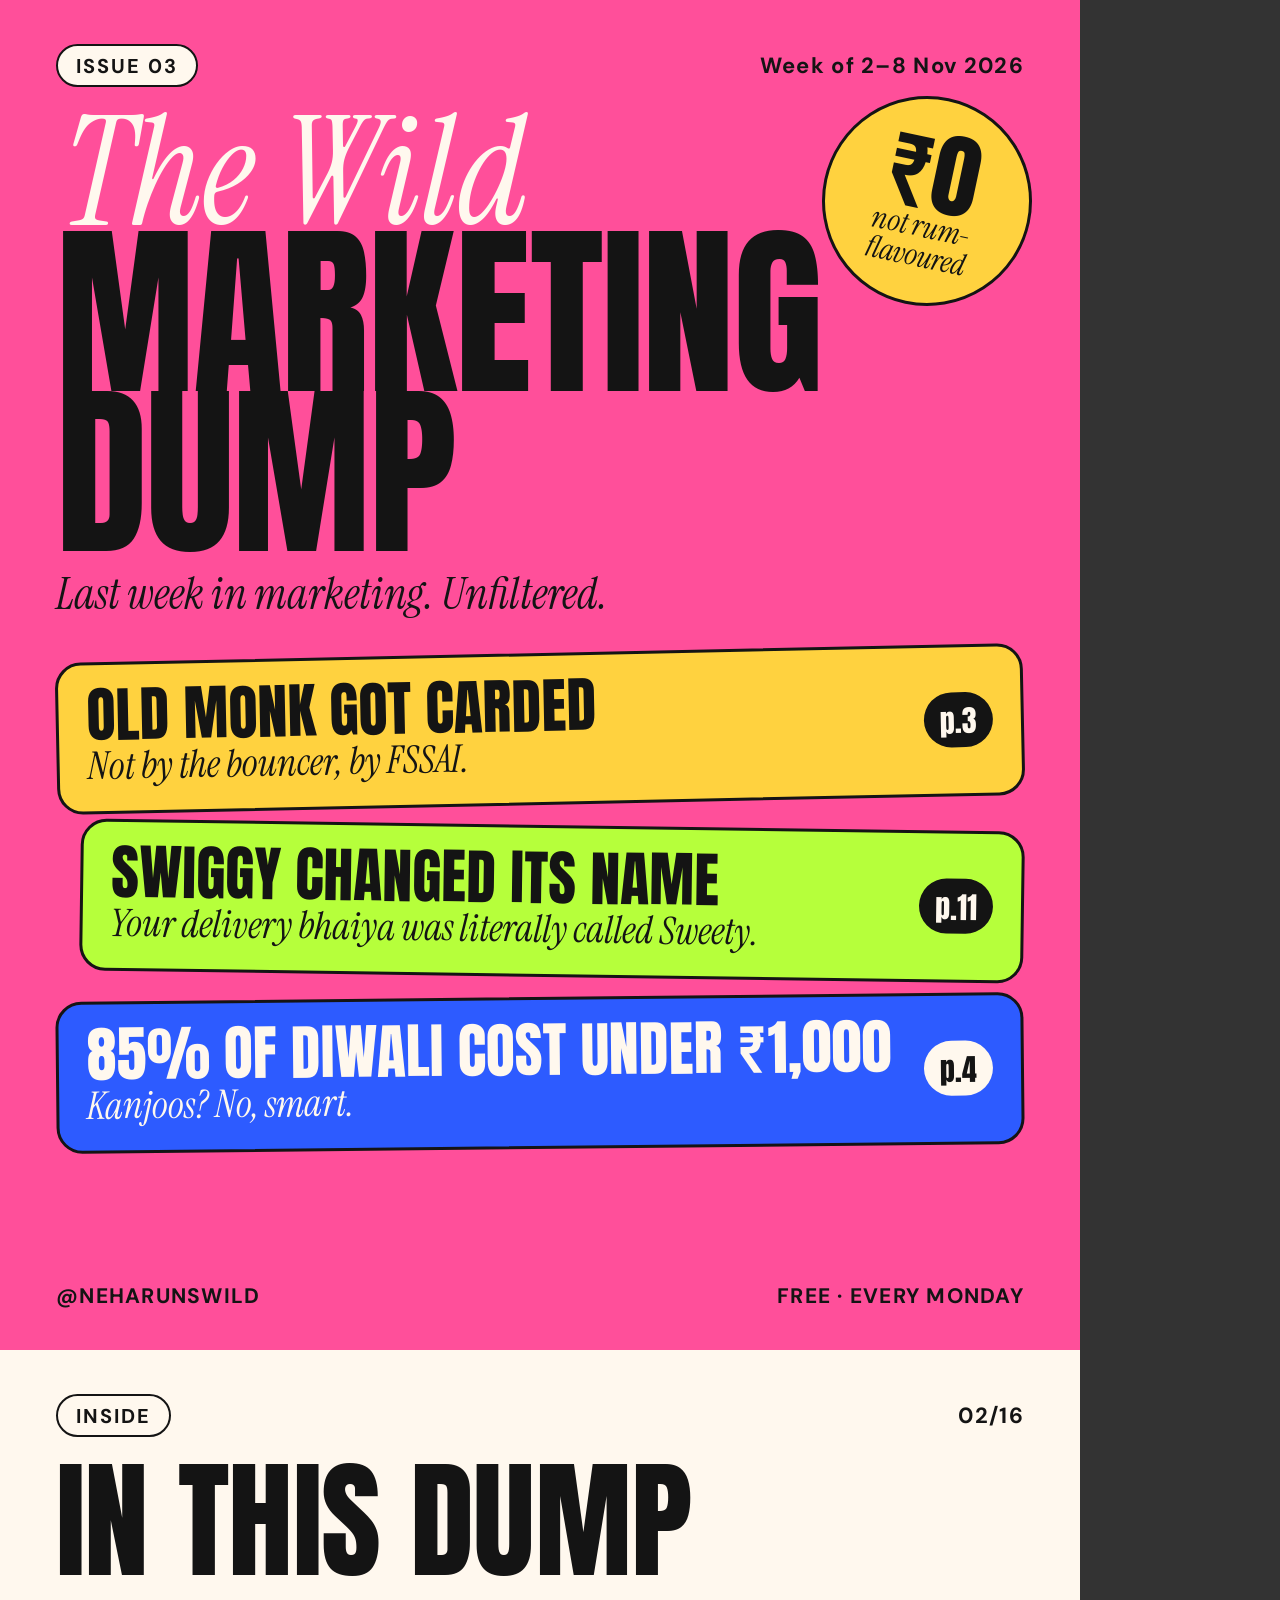
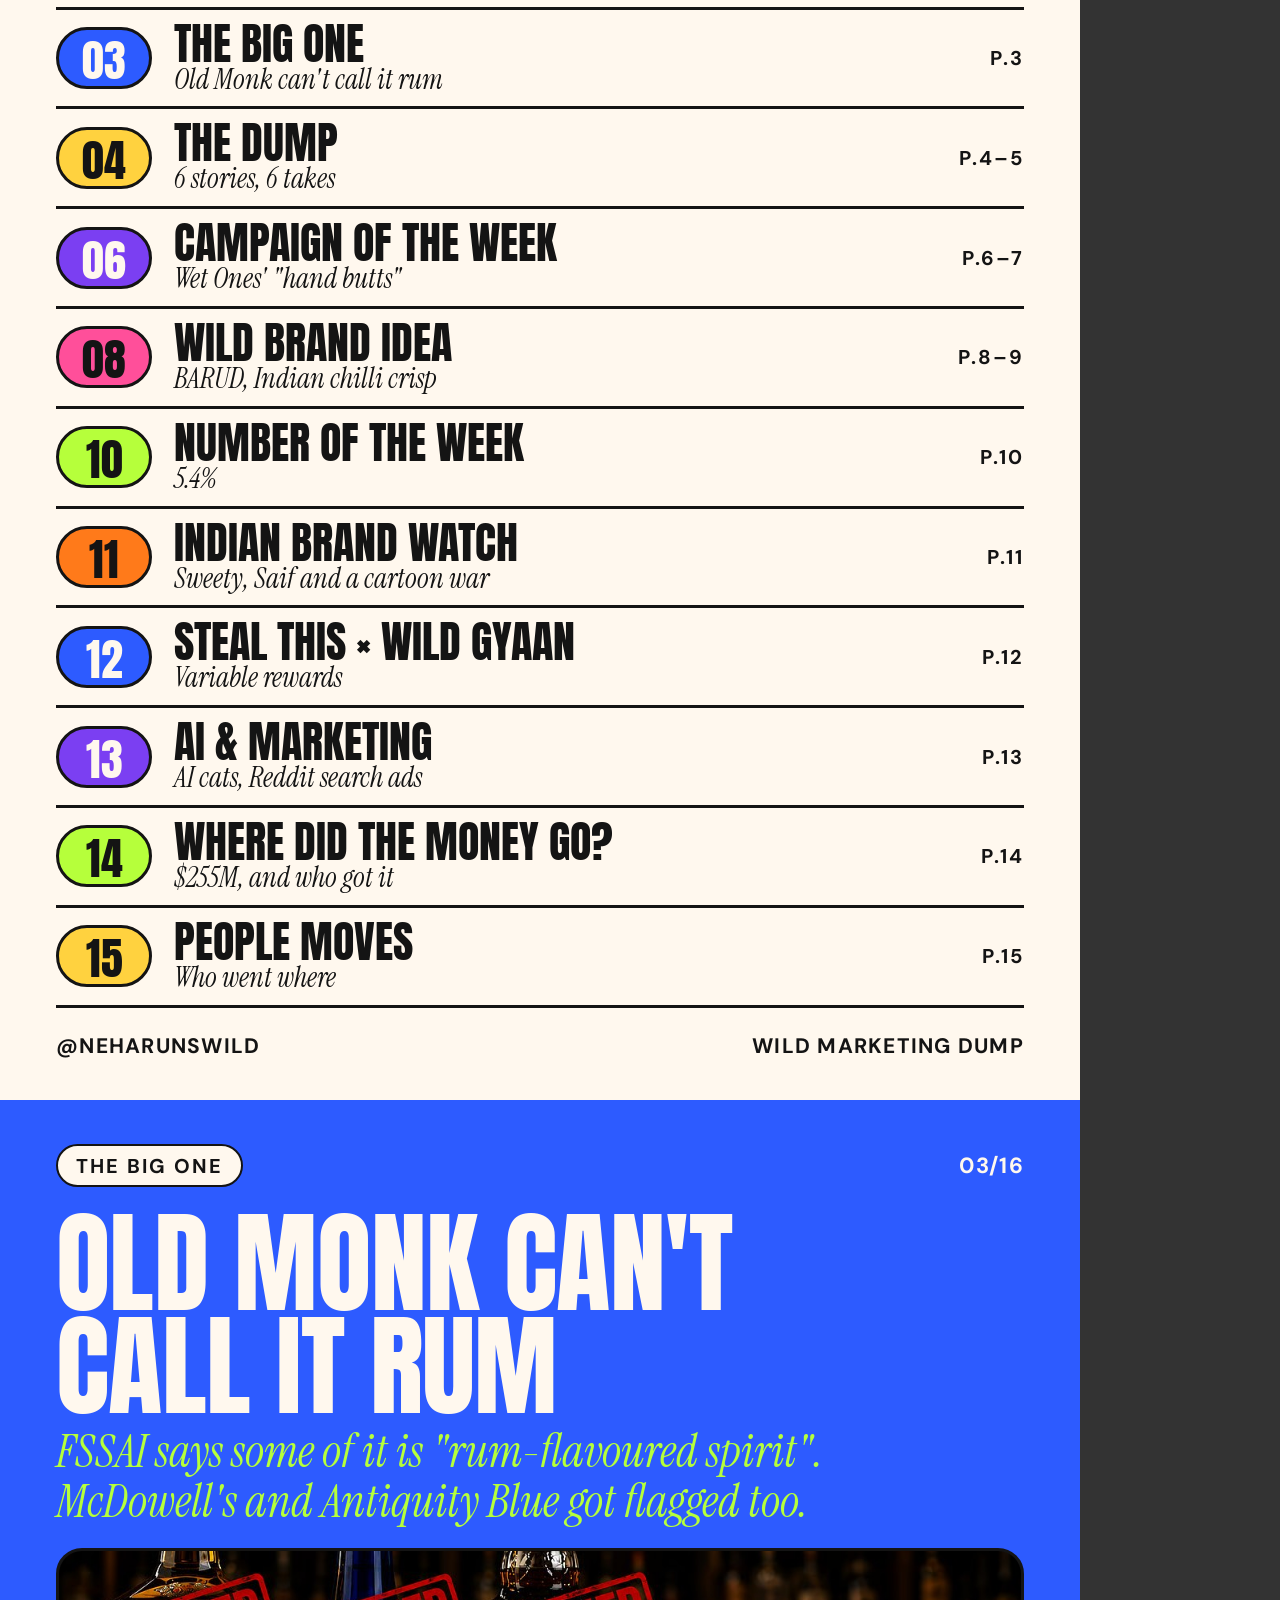
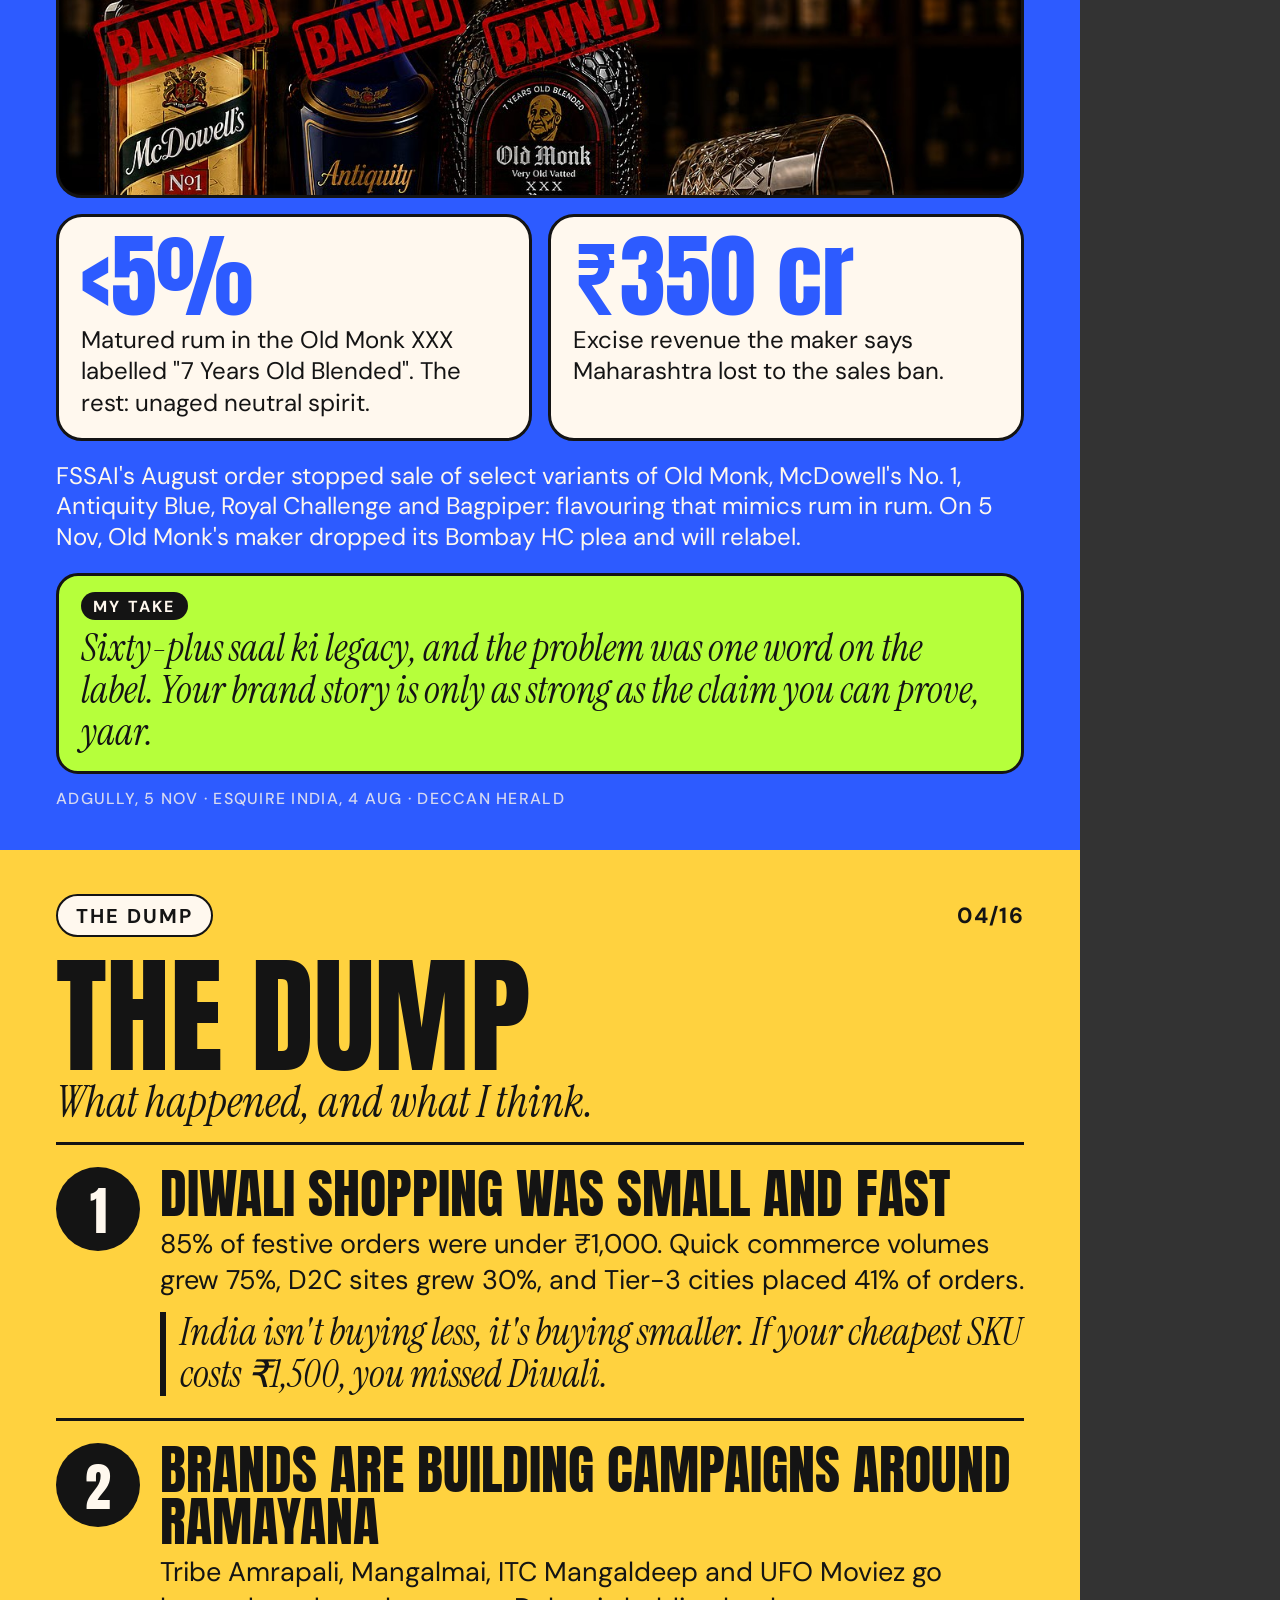
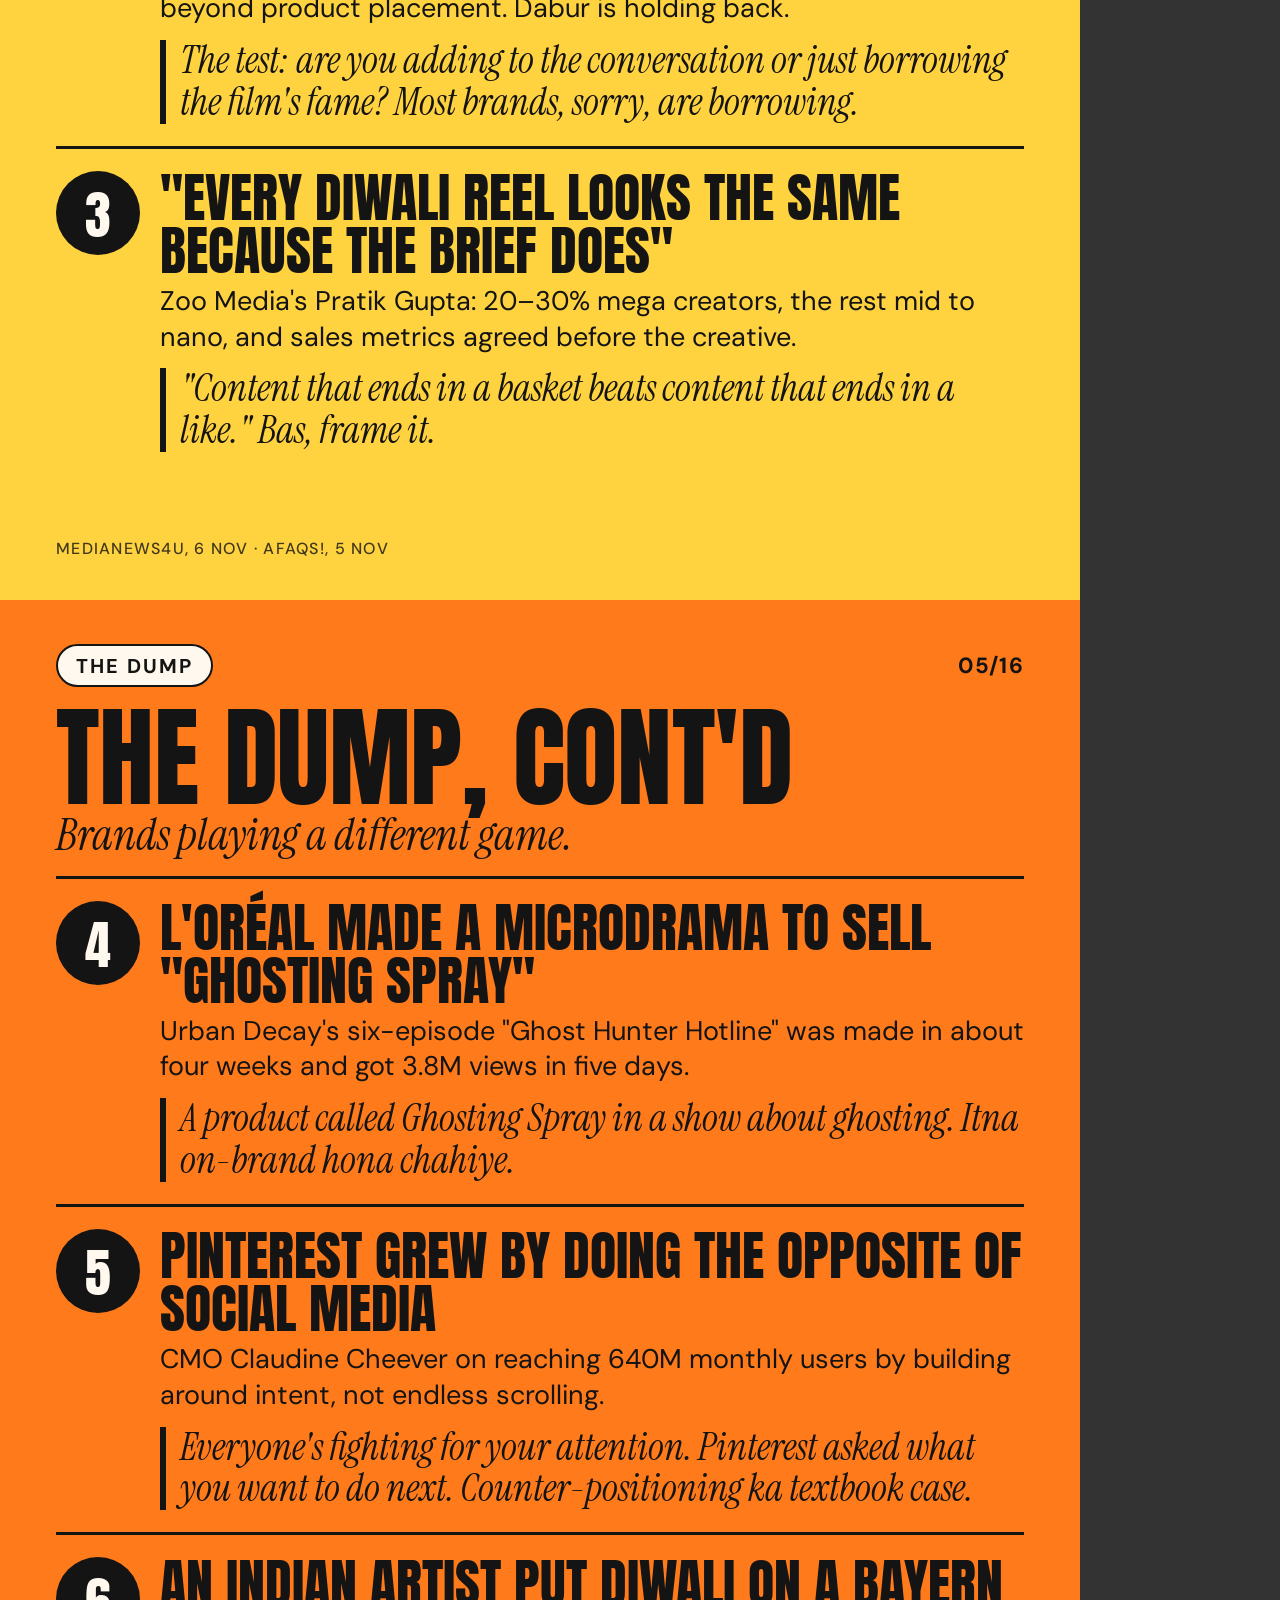
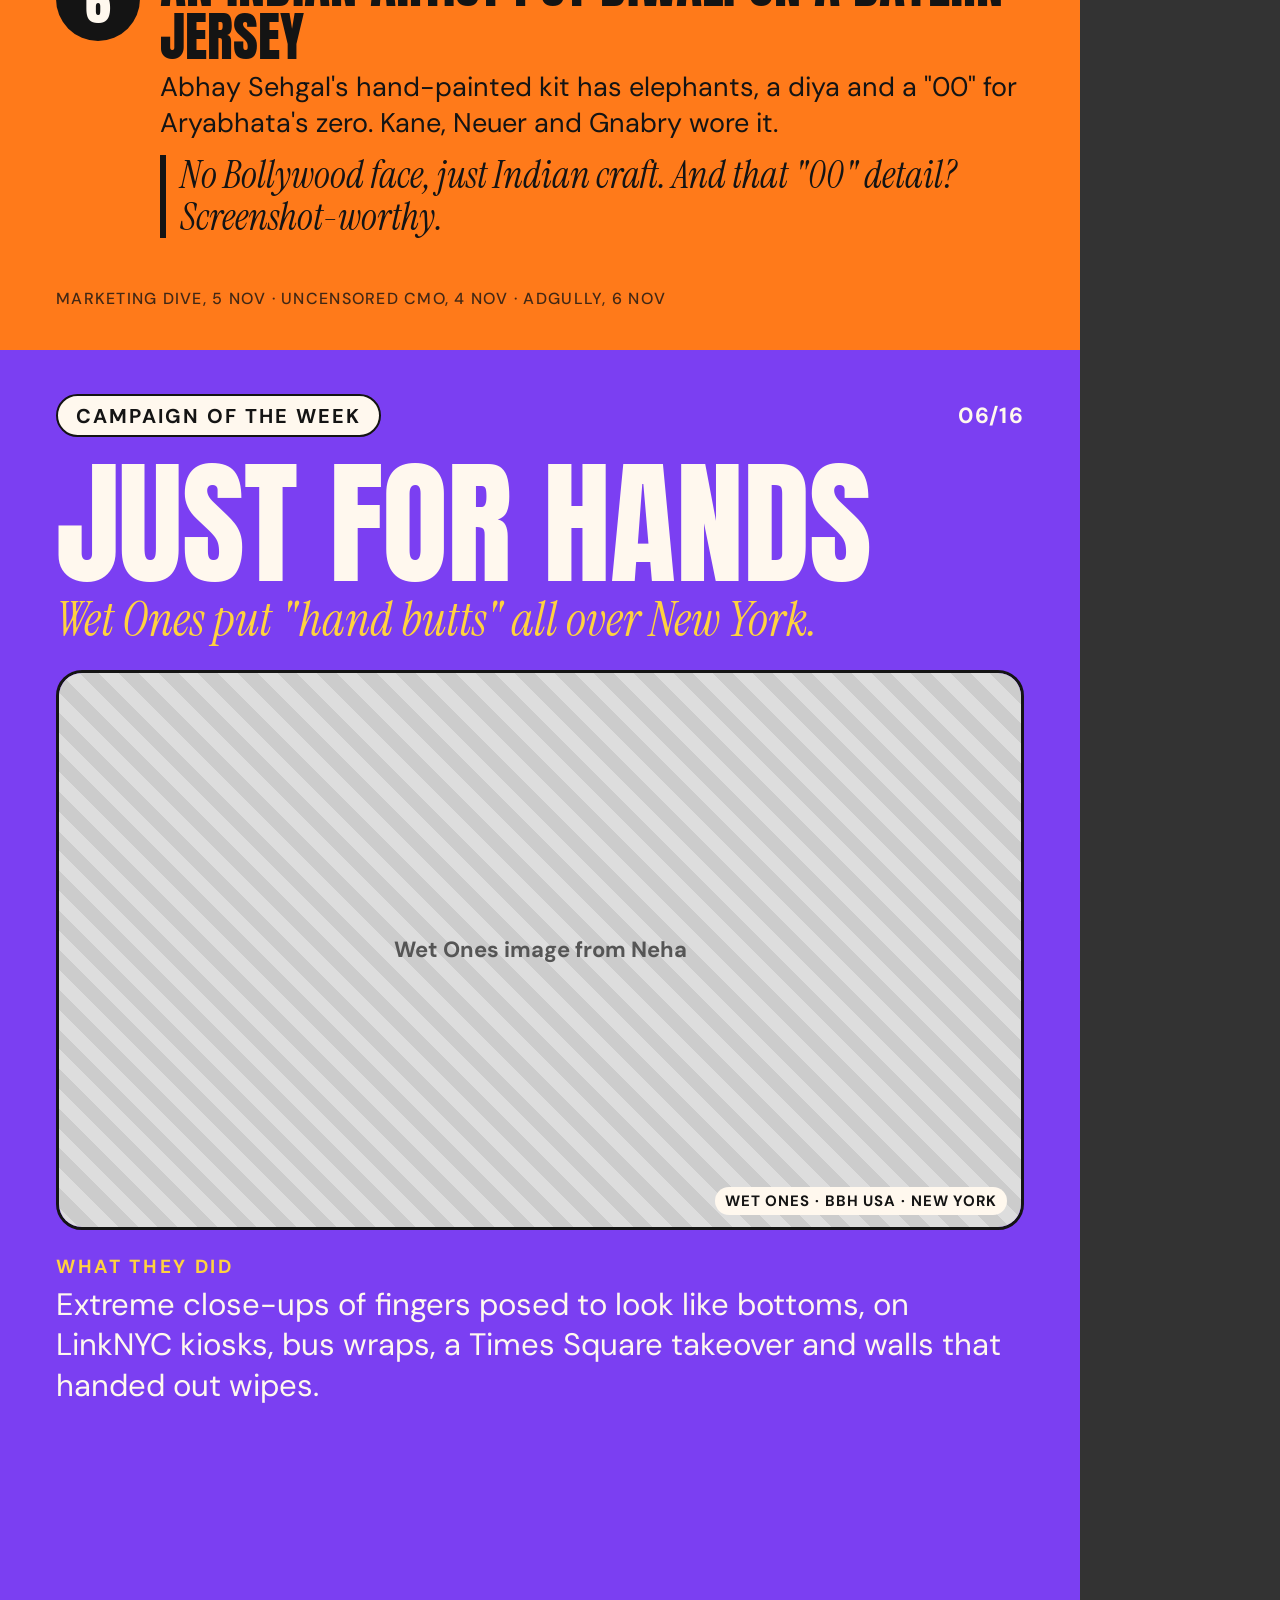
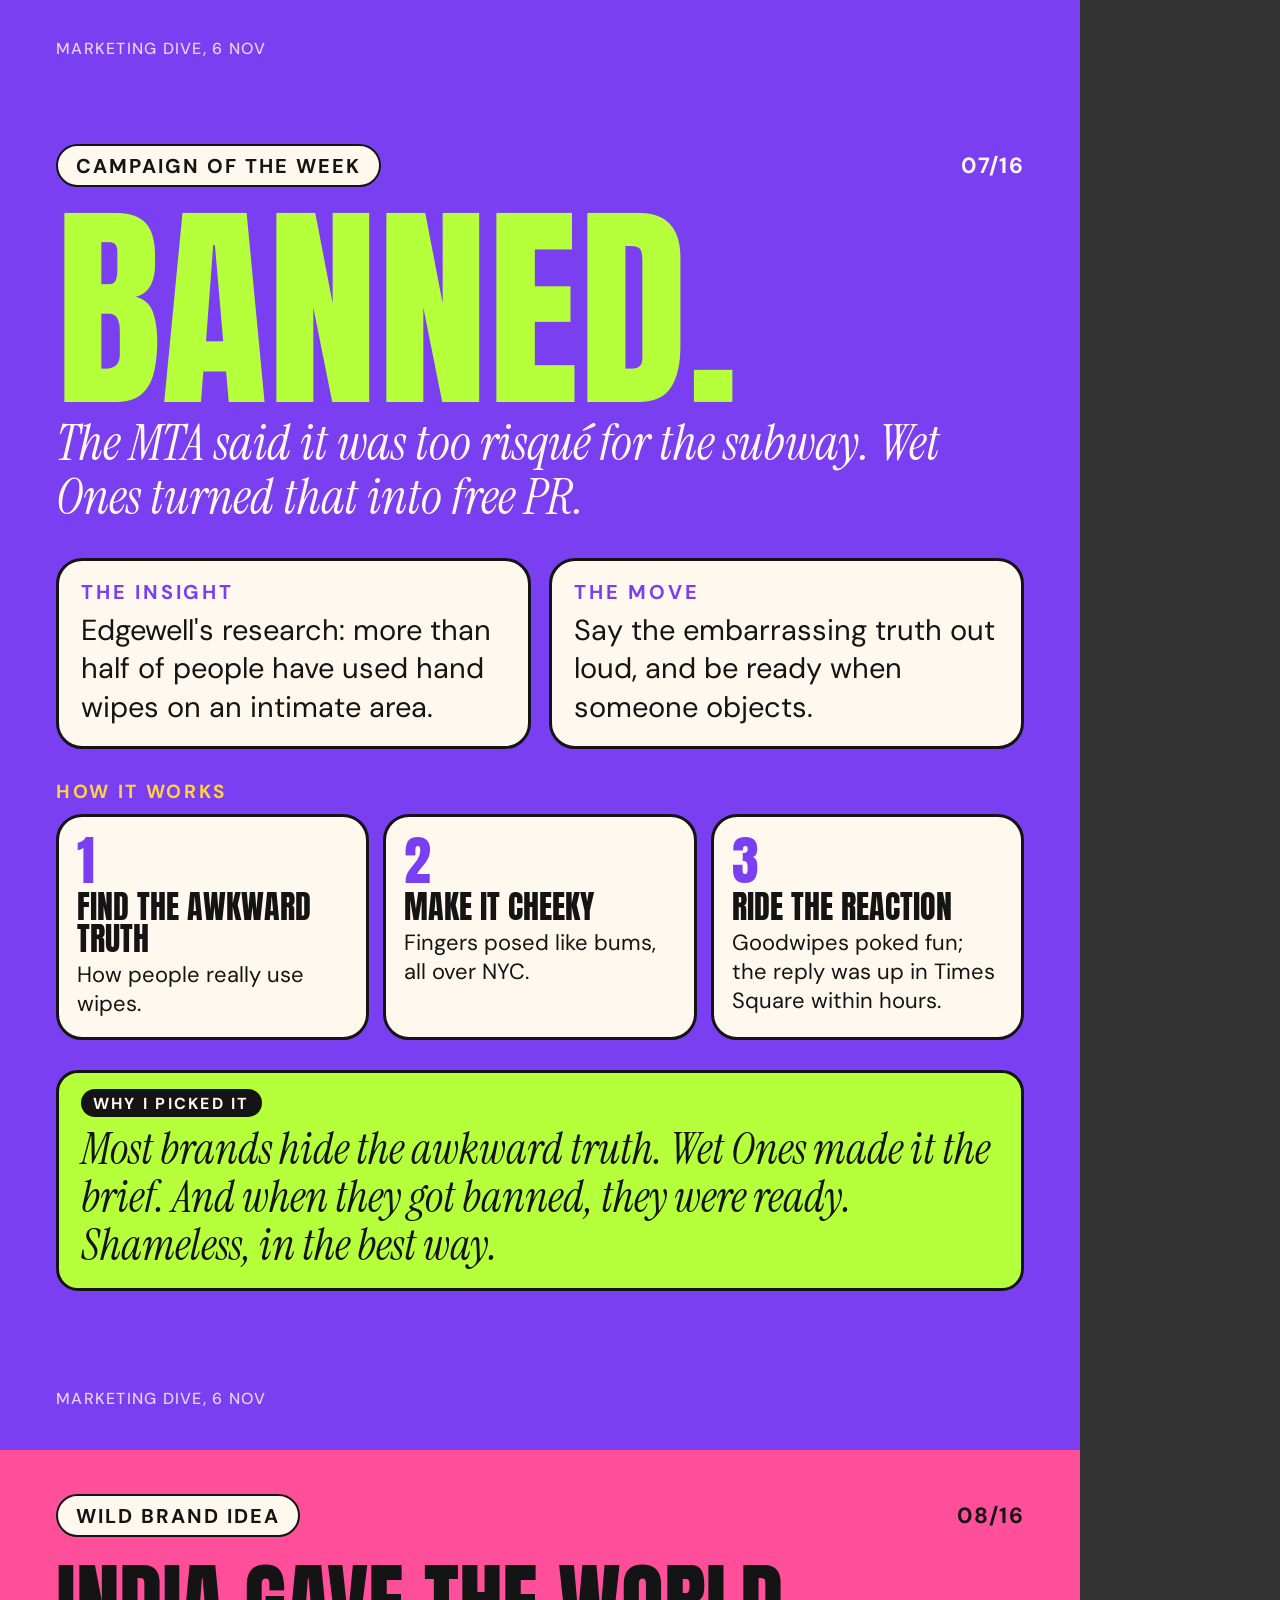
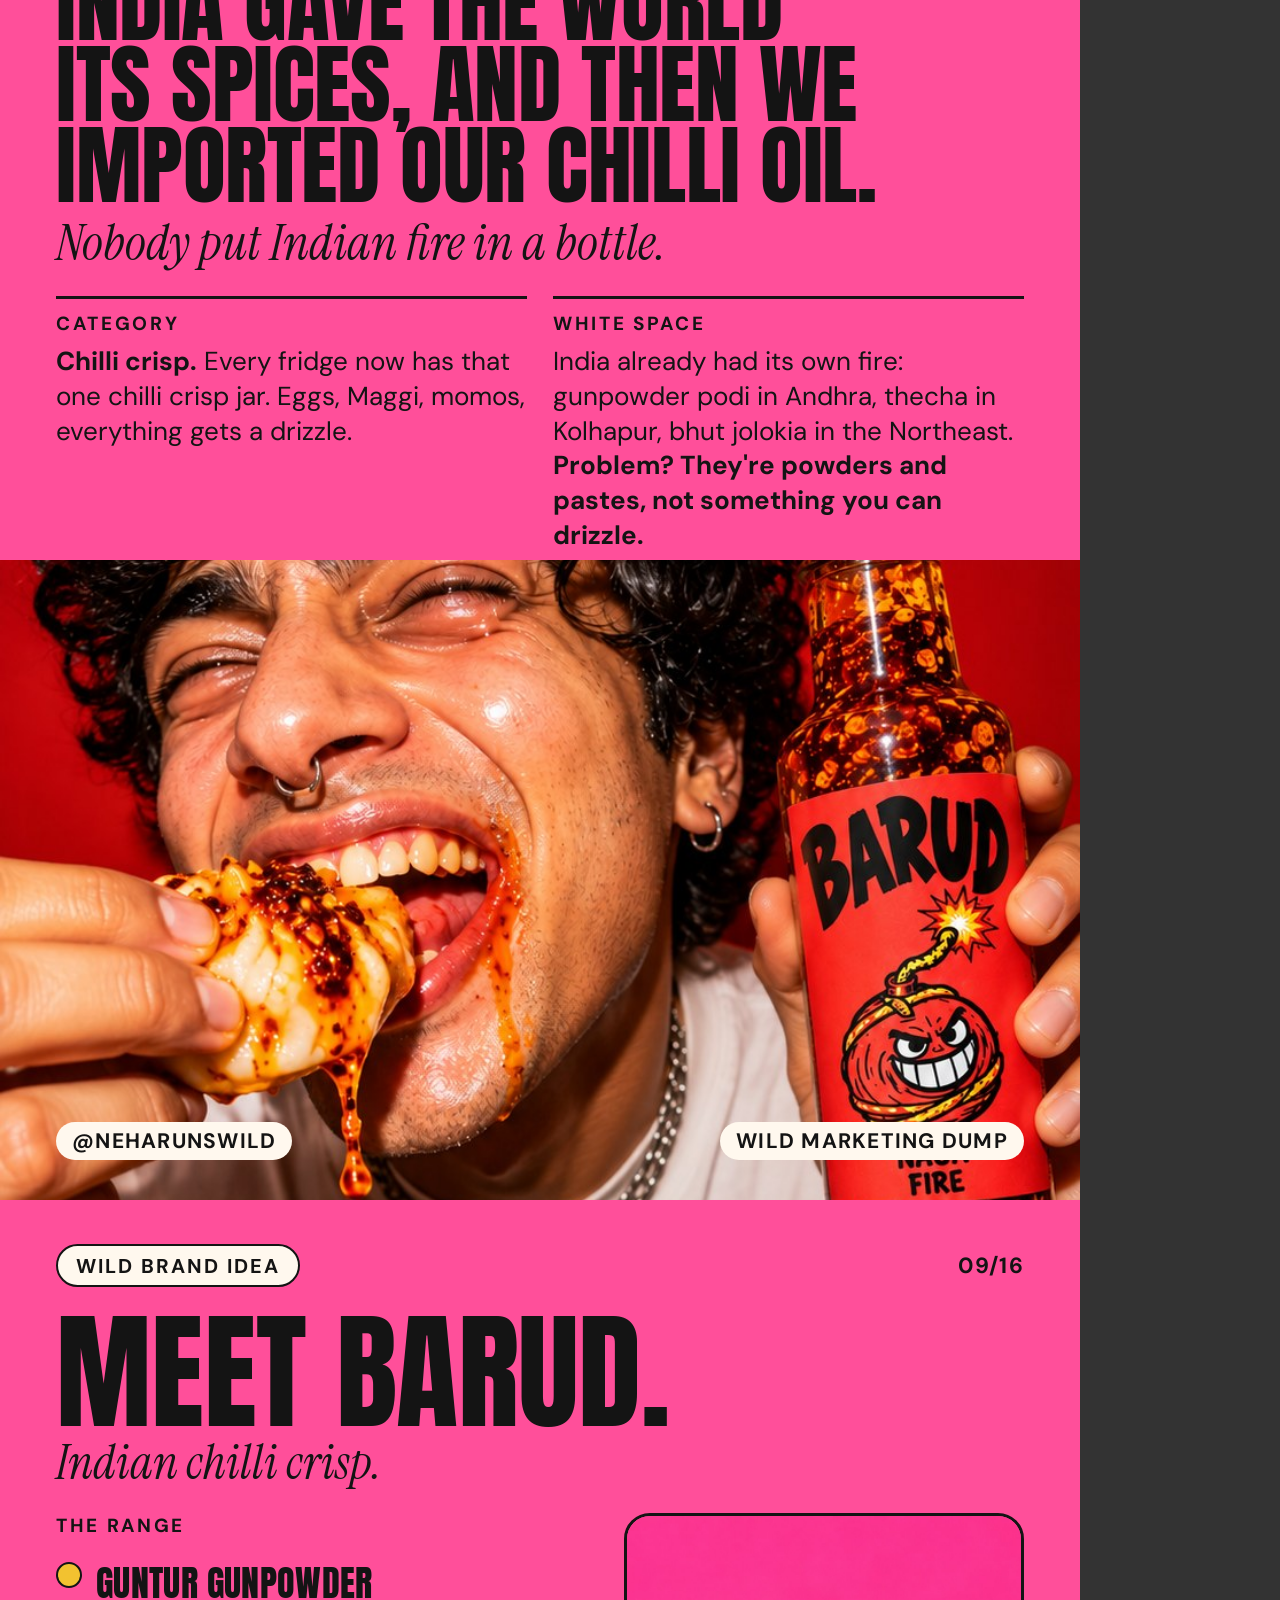
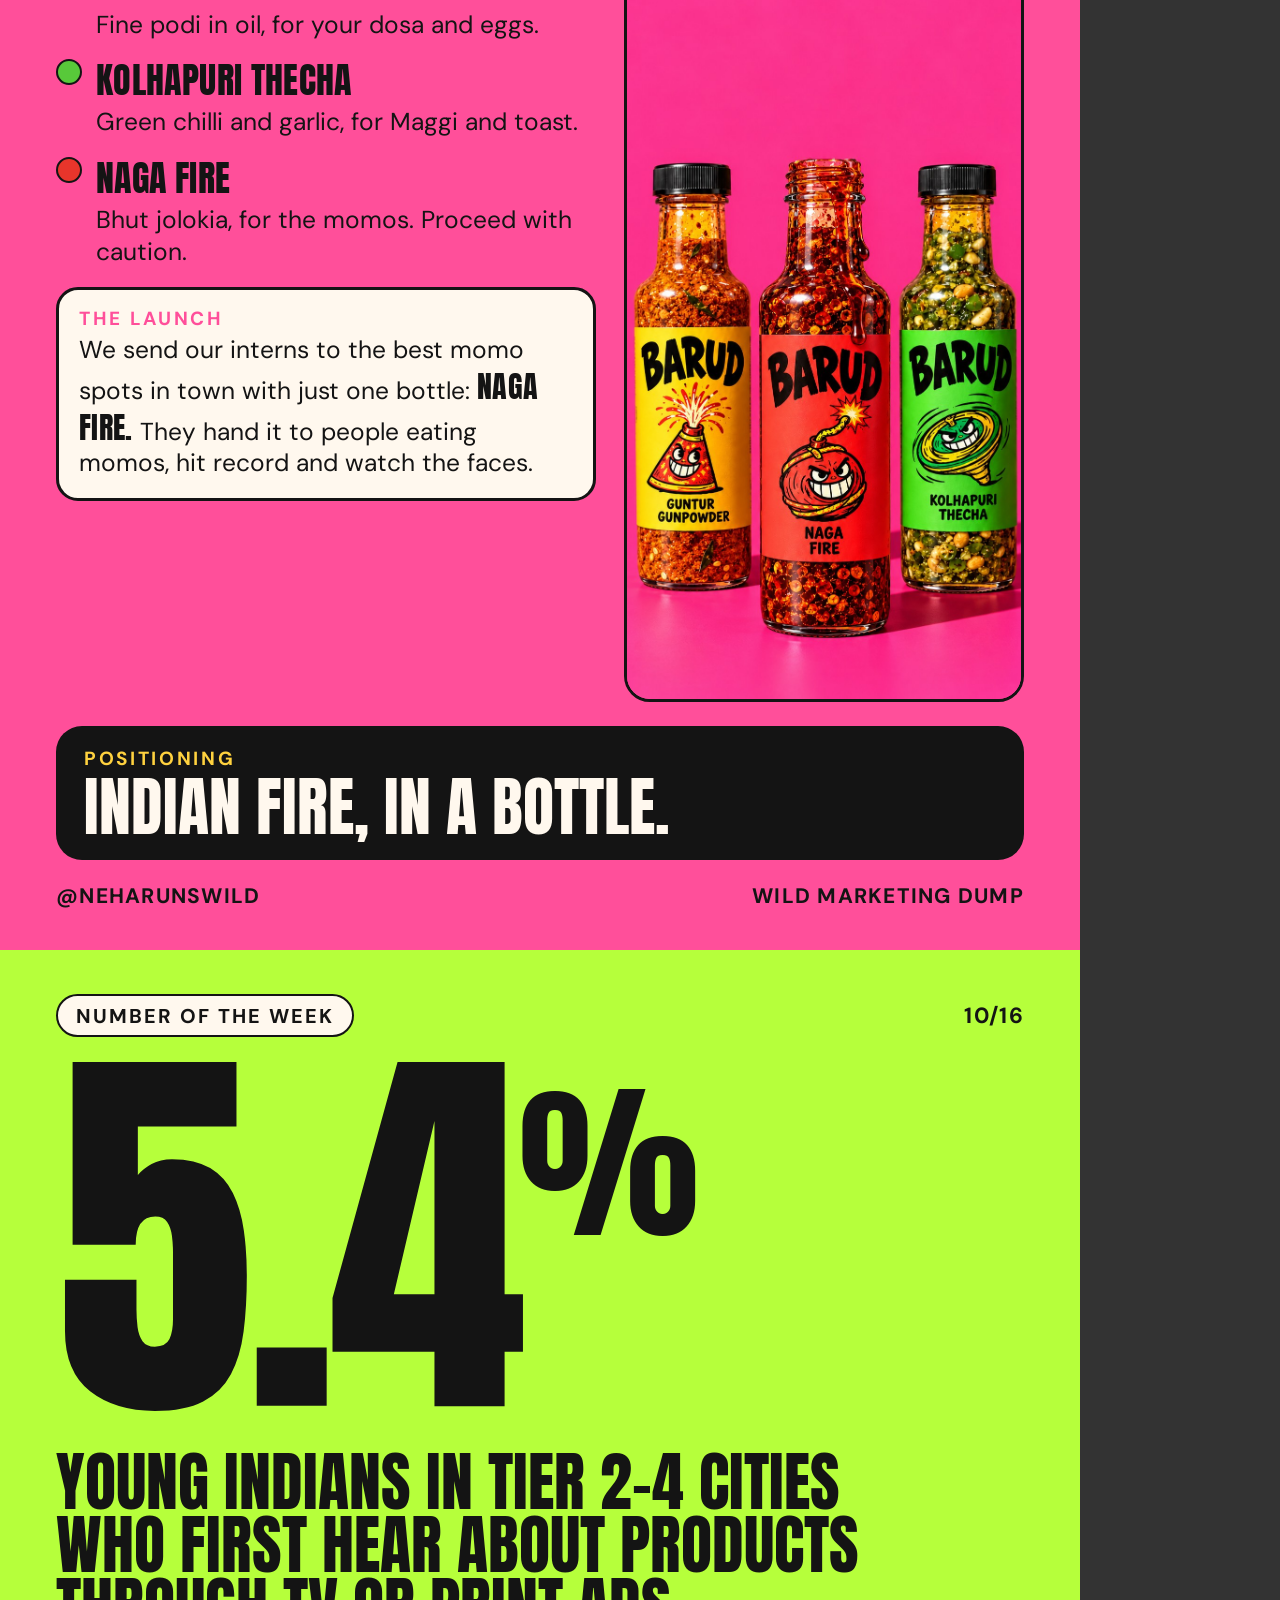
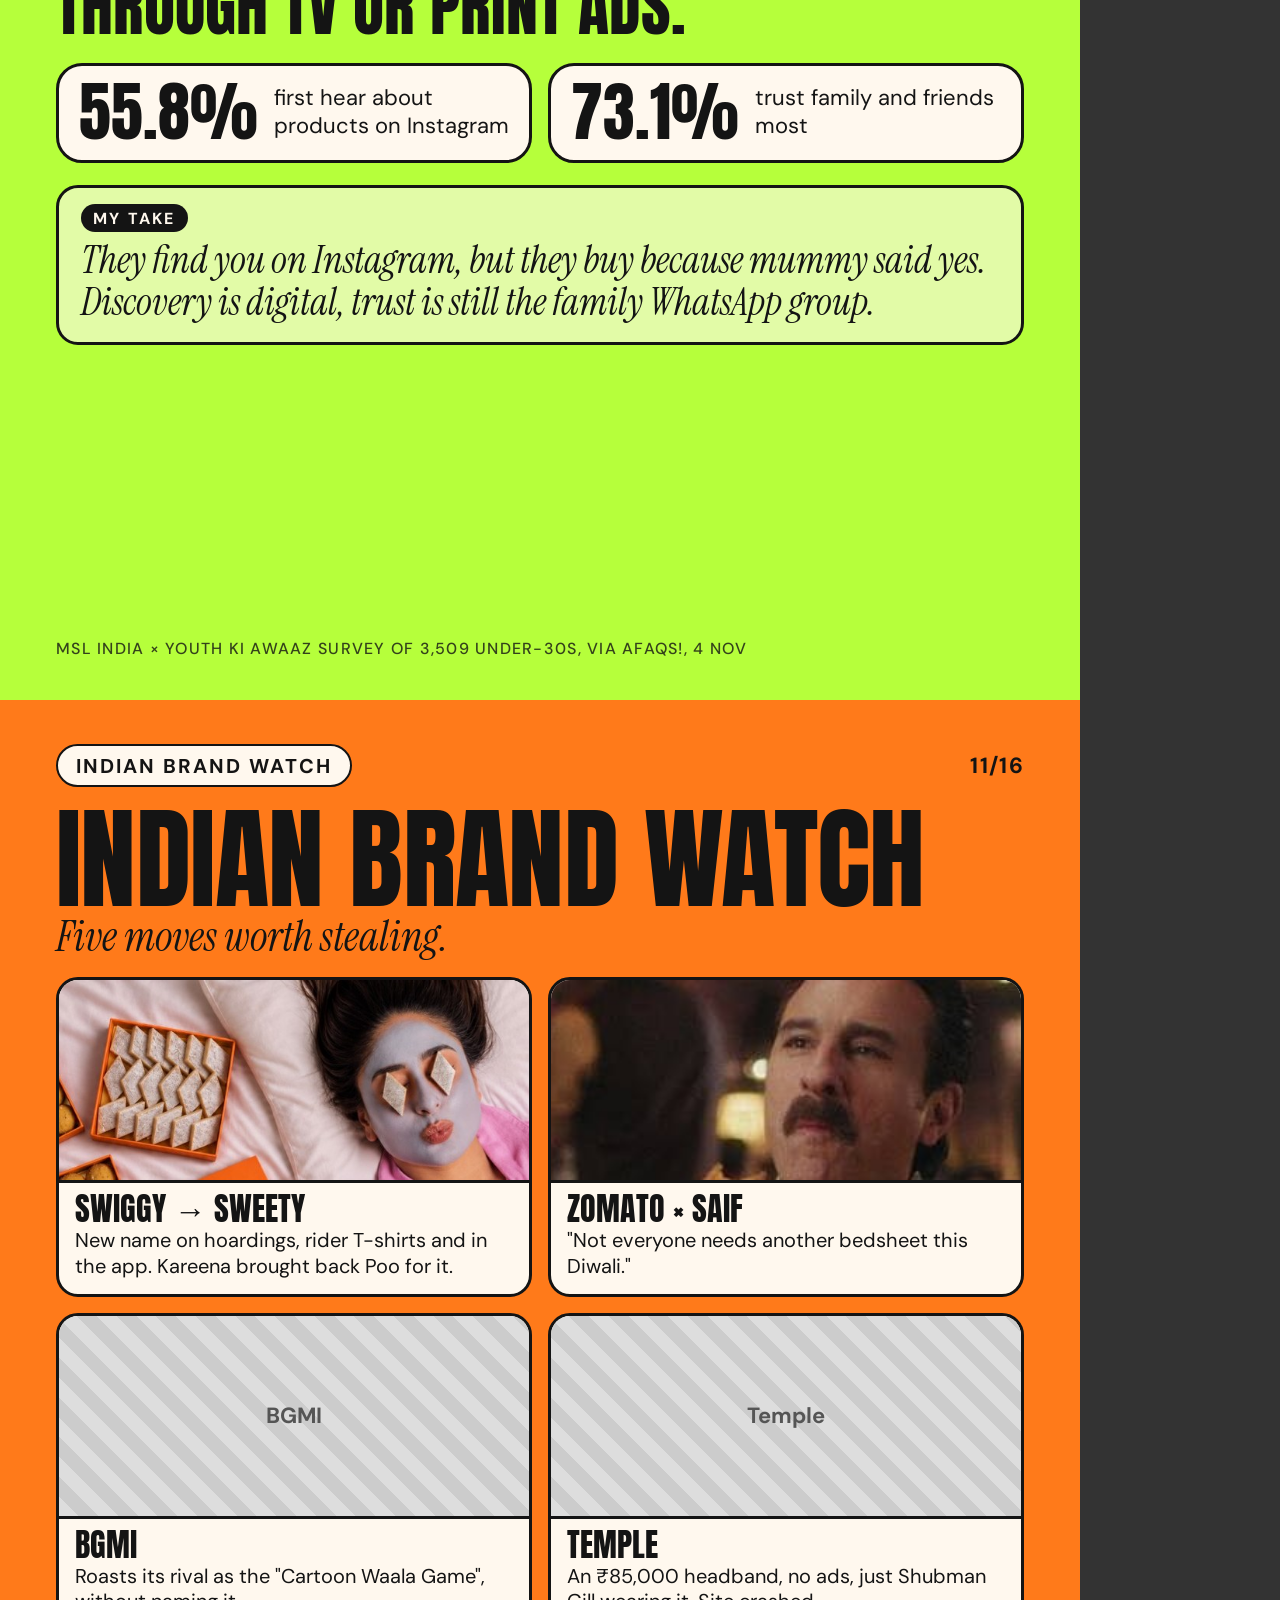
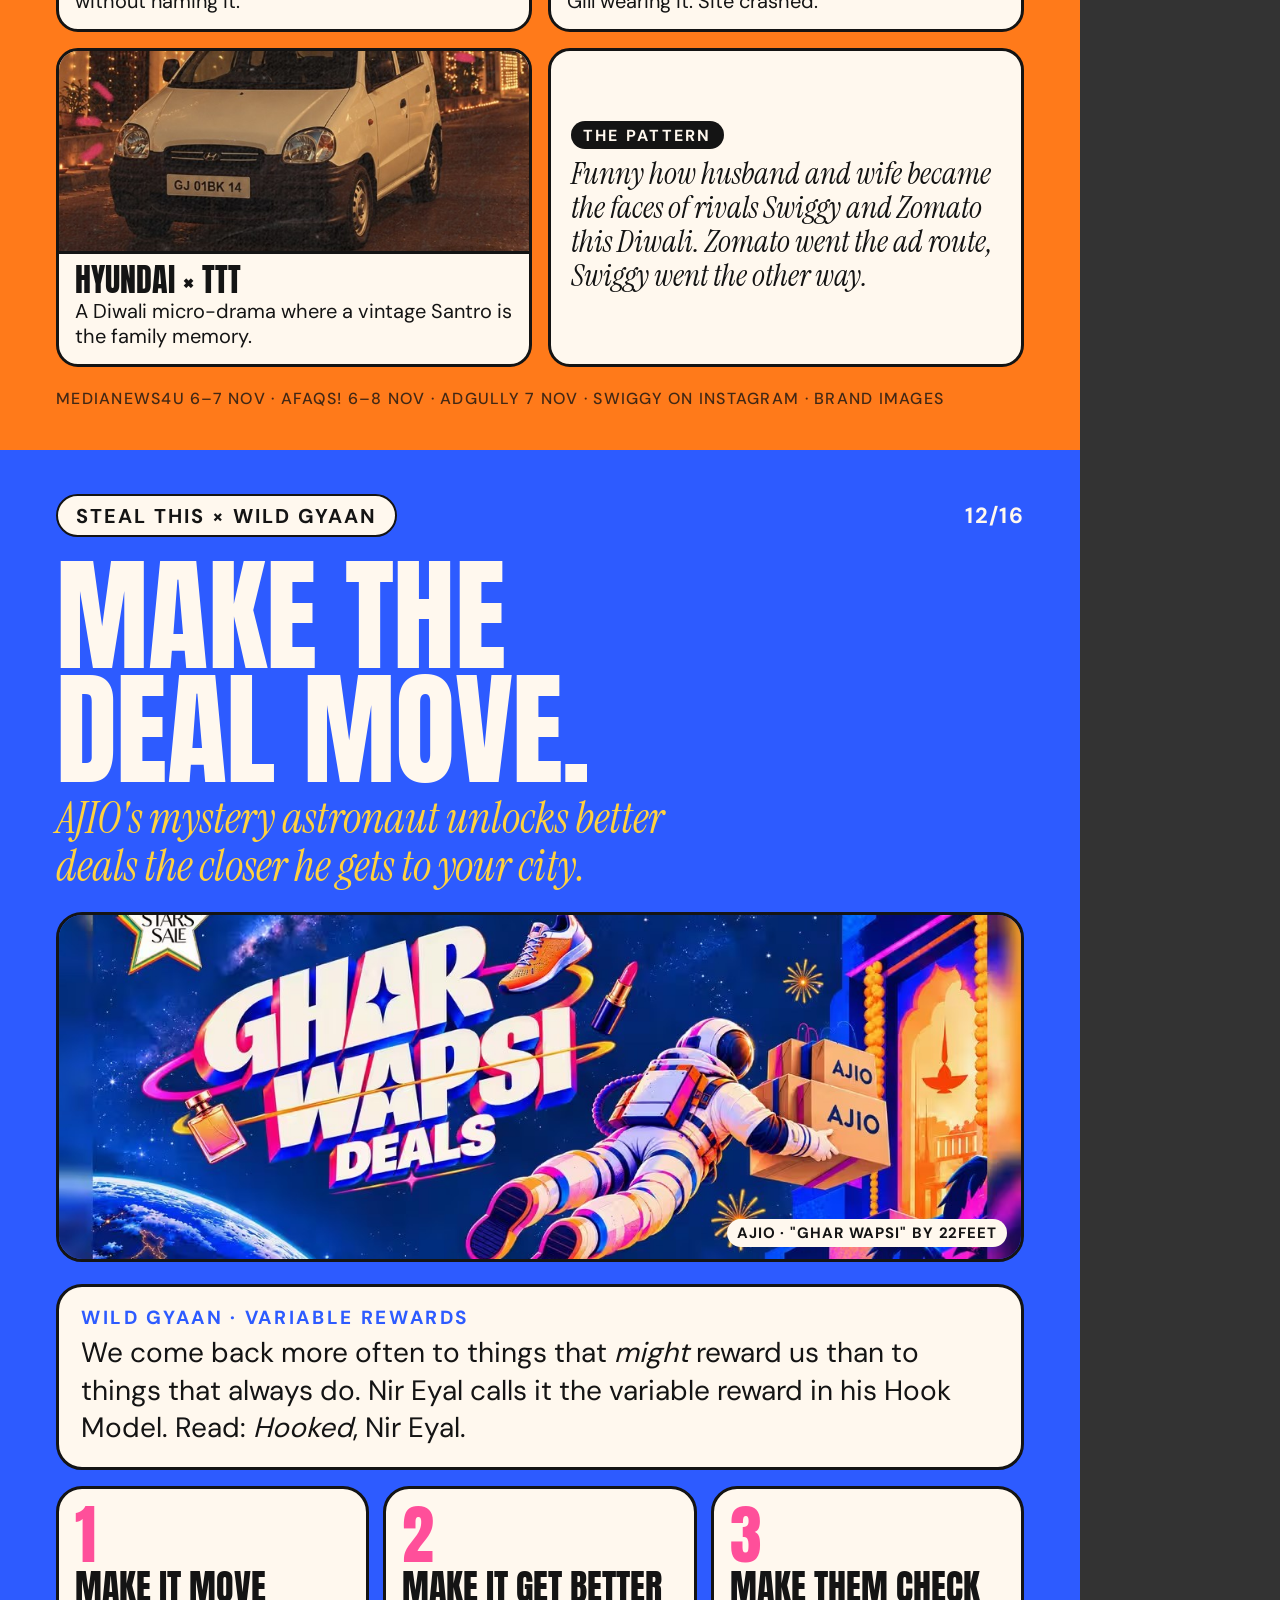
==== commit 96ad1c72: "Issue 03 draft: BARUD pages, Neha's images, Old Monk and Swiggy updates Co-Authored-By: Claude Opus " ====
--- a/issues/03.html
+++ b/issues/03.html
@@ -47,7 +47,7 @@
       <a><span class="n" style="background:var(--cobalt); color:var(--paper)">03</span><span><b>The Big One</b><span class="s">Old Monk can't call it rum</span></span><i>p.3</i></a>
       <a><span class="n" style="background:var(--yellow)">04</span><span><b>The Dump</b><span class="s">6 stories, 6 takes</span></span><i>p.4–5</i></a>
       <a><span class="n" style="background:var(--purple); color:var(--paper)">06</span><span><b>Campaign of the Week</b><span class="s">Wet Ones' "hand butts"</span></span><i>p.6–7</i></a>
-      <a><span class="n" style="background:var(--yellow)">08</span><span><b>Wild Brand Idea</b><span class="s">BARUD</span></span><i>p.8–9</i></a>
+      <a><span class="n" style="background:var(--pink)">08</span><span><b>Wild Brand Idea</b><span class="s">BARUD, Indian chilli crisp</span></span><i>p.8–9</i></a>
       <a><span class="n" style="background:var(--green)">10</span><span><b>Number of the Week</b><span class="s">5.4%</span></span><i>p.10</i></a>
       <a><span class="n" style="background:var(--orange)">11</span><span><b>Indian Brand Watch</b><span class="s">Sweety, Saif and a cartoon war</span></span><i>p.11</i></a>
       <a><span class="n" style="background:var(--cobalt); color:var(--paper)">12</span><span><b>Steal This × Wild Gyaan</b><span class="s">Variable rewards</span></span><i>p.12</i></a>
@@ -64,22 +64,22 @@
   <div class="topbar"><span class="pill">The Big One</span><span class="count">03/16</span></div>
   <div class="pad" style="padding-top:24px">
     <h2 class="hl">Old Monk can't call it rum</h2>
-    <p class="sub">FSSAI says the Khopoli variants are a "rum-flavoured spirit".</p>
-  </div>
-  <div class="pad" style="margin-top:22px">
-    <div class="imgcard" style="height:240px"><!--IMG:bigone--><div class="ph">Old Monk image from Neha</div></div>
+    <p class="sub">FSSAI says some of it is "rum-flavoured spirit". McDowell's and Antiquity Blue got flagged too.</p>
+  </div>
+  <div class="pad" style="margin-top:22px">
+    <div class="imgcard" style="height:250px"><img src="../img/03-oldmonk.jpg" alt="Bottles of McDowell's No. 1, Antiquity Blue and Old Monk stamped BANNED, next to a spilled glass" style="object-position:50% 45%"></div>
   </div>
   <div class="pad statwall" style="margin-top:16px">
-    <div class="card"><b>2</b><span>Label claims FSSAI questioned: "7 Years Old Blended" and "Very Old Vatted".</span></div>
+    <div class="card"><b>&lt;5%</b><span>Matured rum in the Old Monk XXX labelled "7 Years Old Blended". The rest: unaged neutral spirit.</span></div>
     <div class="card"><b>₹350 cr</b><span>Excise revenue the maker says Maharashtra lost to the sales ban.</span></div>
   </div>
   <div class="pad" style="margin-top:20px">
-    <p class="body" style="font-size:24px; line-height:1.28">The drinks contain neutral alcohol and added flavouring. Mohan Rocky Springwater Breweries withdrew its Bombay High Court plea on 5 Nov and will submit revised labels, without the seven-year claim.</p>
+    <p class="body" style="font-size:24px; line-height:1.28">FSSAI's August order stopped sale of select variants of Old Monk, McDowell's No. 1, Antiquity Blue, Royal Challenge and Bagpiper: flavouring that mimics rum in rum. On 5 Nov, Old Monk's maker dropped its Bombay HC plea and will relabel.</p>
   </div>
   <div class="pad" style="margin-top:20px">
     <div class="take hot"><span class="label">My take</span><p>Sixty-plus saal ki legacy, and the problem was one word on the label. Your brand story is only as strong as the claim you can prove, yaar.</p></div>
   </div>
-  <div class="foot" style="padding-top:14px"><span class="src">Adgully, 5 Nov</span></div>
+  <div class="foot" style="padding-top:14px"><span class="src">Adgully, 5 Nov · Esquire India, 4 Aug · Deccan Herald</span></div>
 </section>
 
 <!-- 04 THE DUMP 1 -->
@@ -150,51 +150,51 @@
 </section>
 
 <!-- 08 WILD BRAND IDEA 1 -->
-<section class="sheet idea" style="--bg:var(--yellow)" aria-label="Wild Brand Idea: BARUD">
+<section class="sheet idea" style="--bg:var(--pink)" aria-label="Wild Brand Idea: BARUD">
   <div class="topbar"><span class="pill">Wild Brand Idea</span><span class="count">08/16</span></div>
   <div class="head">
-    <h2 class="hl" style="font-size:92px">BARUD hook from Neha's script</h2>
-    <p class="sub">Sub-line from the script.</p>
+    <h2 class="hl" style="font-size:88px">India gave the world its spices, and then we imported our chilli oil.</h2>
+    <p class="sub">Nobody put Indian fire in a bottle.</p>
   </div>
   <div class="facts">
     <div>
       <span class="label">Category</span>
-      <p class="body"><b>Category.</b> From the script.</p>
+      <p class="body"><b>Chilli crisp.</b> Every fridge now has that one chilli crisp jar. Eggs, Maggi, momos, everything gets a drizzle.</p>
     </div>
     <div>
       <span class="label">White space</span>
-      <p class="body">From the script.</p>
-    </div>
-  </div>
-  <div class="photo" style="height:640px"><!--IMG:idea1--><div class="ph">BARUD image 1 from Neha</div></div>
+      <p class="body">India already had its own fire: gunpowder podi in Andhra, thecha in Kolhapur, bhut jolokia in the Northeast. <b>Problem? They're powders and pastes, not something you can drizzle.</b></p>
+    </div>
+  </div>
+  <div class="photo" style="height:640px"><img src="../img/03-barud-naga.jpg" alt="A man with curly hair laughing through the heat as he bites a momo dripping with BARUD Naga Fire, holding the bottle" style="object-position:50% 38%"></div>
   <div class="foot" style="position:absolute; left:0; right:0; bottom:0"><span class="chip">@neharunswild</span><span class="chip">Wild Marketing Dump</span></div>
 </section>
 
 <!-- 09 WILD BRAND IDEA 2 -->
-<section class="sheet idea2" style="--bg:var(--yellow)" aria-label="Wild Brand Idea: BARUD range and positioning">
+<section class="sheet idea2" style="--bg:var(--pink)" aria-label="Wild Brand Idea: BARUD range and positioning">
   <div class="topbar"><span class="pill">Wild Brand Idea</span><span class="count">09/16</span></div>
   <div class="head">
     <h2 class="hl">Meet BARUD.</h2>
-    <p class="sub">One line from the script.</p>
+    <p class="sub">Indian chilli crisp.</p>
   </div>
   <div class="split">
     <div class="col">
       <span class="label">The range</span>
       <div class="range">
-        <div><i style="background:#141414"></i><span><b>Variant 1</b><p>From the script.</p></span></div>
-        <div><i style="background:#FF4F9A"></i><span><b>Variant 2</b><p>From the script.</p></span></div>
-        <div><i style="background:#FF7A1A"></i><span><b>Variant 3</b><p>From the script.</p></span></div>
+        <div><i style="background:#F2C230"></i><span><b>Guntur Gunpowder</b><p>Fine podi in oil, for your dosa and eggs.</p></span></div>
+        <div><i style="background:#58C93A"></i><span><b>Kolhapuri Thecha</b><p>Green chilli and garlic, for Maggi and toast.</p></span></div>
+        <div><i style="background:#E8352B"></i><span><b>Naga Fire</b><p>Bhut jolokia, for the momos. Proceed with caution.</p></span></div>
       </div>
       <div class="launch">
         <span class="label">The launch</span>
-        <p><b>Launch:</b> from the script.</p>
+        <p>We send our interns to the best momo spots in town with just one bottle: <b>Naga Fire.</b> They hand it to people eating momos, hit record and watch the faces.</p>
       </div>
     </div>
-    <div class="tall"><!--IMG:idea2--><div class="ph">BARUD image 2 from Neha</div></div>
+    <div class="tall"><img src="../img/03-barud-range.jpg" alt="Three BARUD bottles on pink: Guntur Gunpowder, Naga Fire and Kolhapuri Thecha" style="object-position:50% 72%"></div>
   </div>
   <div class="posband">
     <span class="label">Positioning</span>
-    <h3>Positioning line from the script.</h3>
+    <h3>Indian fire, in a bottle.</h3>
   </div>
   <div class="foot"><span>@neharunswild</span><span>Wild Marketing Dump</span></div>
 </section>
@@ -223,15 +223,15 @@
     <h2 class="hl">Indian Brand Watch</h2>
     <p class="sub" style="font-size:42px; margin:4px 0 18px">Five moves worth stealing.</p>
     <div class="tiles">
-      <div class="tile"><div class="im"><!--IMG:w1--><div class="ph">Swiggy</div></div><div class="cap"><b>Swiggy → Sweety</b><p>New name on hoardings, rider T-shirts and in the app, for the mithai spike.</p></div></div>
-      <div class="tile"><div class="im"><!--IMG:w2--><div class="ph">Zomato</div></div><div class="cap"><b>Zomato × Saif</b><p>"Not everyone needs another bedsheet this Diwali."</p></div></div>
+      <div class="tile"><div class="im"><img src="../img/03-swiggy.jpg" alt="Kareena Kapoor Khan in a face mask with kaju katli on her eyes, next to boxes of Sweety mithai"></div><div class="cap"><b>Swiggy → Sweety</b><p>New name on hoardings, rider T-shirts and in the app. Kareena brought back Poo for it.</p></div></div>
+      <div class="tile"><div class="im"><img src="../img/03-zomato.jpg" alt="Saif Ali Khan in a festive jacket biting into a snack"></div><div class="cap"><b>Zomato × Saif</b><p>"Not everyone needs another bedsheet this Diwali."</p></div></div>
       <div class="tile"><div class="im"><!--IMG:w3--><div class="ph">BGMI</div></div><div class="cap"><b>BGMI</b><p>Roasts its rival as the "Cartoon Waala Game", without naming it.</p></div></div>
       <div class="tile"><div class="im"><!--IMG:w4--><div class="ph">Temple</div></div><div class="cap"><b>Temple</b><p>An ₹85,000 headband, no ads, just Shubman Gill wearing it. Site crashed.</p></div></div>
-      <div class="tile"><div class="im"><!--IMG:w5--><div class="ph">Hyundai</div></div><div class="cap"><b>Hyundai × TTT</b><p>A Diwali micro-drama where a vintage Santro is the family memory.</p></div></div>
-      <div class="tile takebox said"><span class="label">The pattern</span><p>This Diwali, nobody did "festive warmth". Everyone did a joke or a story. The brands people talked about made you laugh first and sold second.</p></div>
-    </div>
-  </div>
-  <div class="foot" style="padding-top:16px"><span class="src">MediaNews4U 6–7 Nov · afaqs! 6–8 Nov · Adgully 7 Nov · brand images</span></div>
+      <div class="tile"><div class="im"><img src="../img/03-hyundai.jpg" alt="A vintage white Hyundai Santro on a street lit with Diwali lights"></div><div class="cap"><b>Hyundai × TTT</b><p>A Diwali micro-drama where a vintage Santro is the family memory.</p></div></div>
+      <div class="tile takebox said"><span class="label">The pattern</span><p>Funny how husband and wife became the faces of rivals Swiggy and Zomato this Diwali. Zomato went the ad route, Swiggy went the other way.</p></div>
+    </div>
+  </div>
+  <div class="foot" style="padding-top:16px"><span class="src">MediaNews4U 6–7 Nov · afaqs! 6–8 Nov · Adgully 7 Nov · Swiggy on Instagram · brand images</span></div>
 </section>
 
 <!-- 12 STEAL THIS x WILD GYAAN -->
@@ -242,7 +242,7 @@
     <p class="sub">AJIO's mystery astronaut unlocks better deals the closer he gets to your city.</p>
   </div>
   <div class="pad" style="margin-top:22px">
-    <div class="imgcard" style="height:350px"><!--IMG:steal--><div class="ph">AJIO astronaut image from Neha</div><span class="credit">AJIO · "Ghar Wapsi" by 22feet</span></div>
+    <div class="imgcard" style="height:350px"><img src="../img/03-ajio.jpg" alt="AJIO Ghar Wapsi Deals key art: an astronaut flying above Earth carrying AJIO boxes" style="object-position:50% 50%"><span class="credit">AJIO · "Ghar Wapsi" by 22feet</span></div>
   </div>
   <div class="pad" style="margin-top:22px">
     <div class="card gyaan"><span class="label">Wild Gyaan · Variable rewards</span><p>We come back more often to things that <i>might</i> reward us than to things that always do. Nir Eyal calls it the variable reward in his Hook Model. Read: <i>Hooked</i>, Nir Eyal.</p></div>
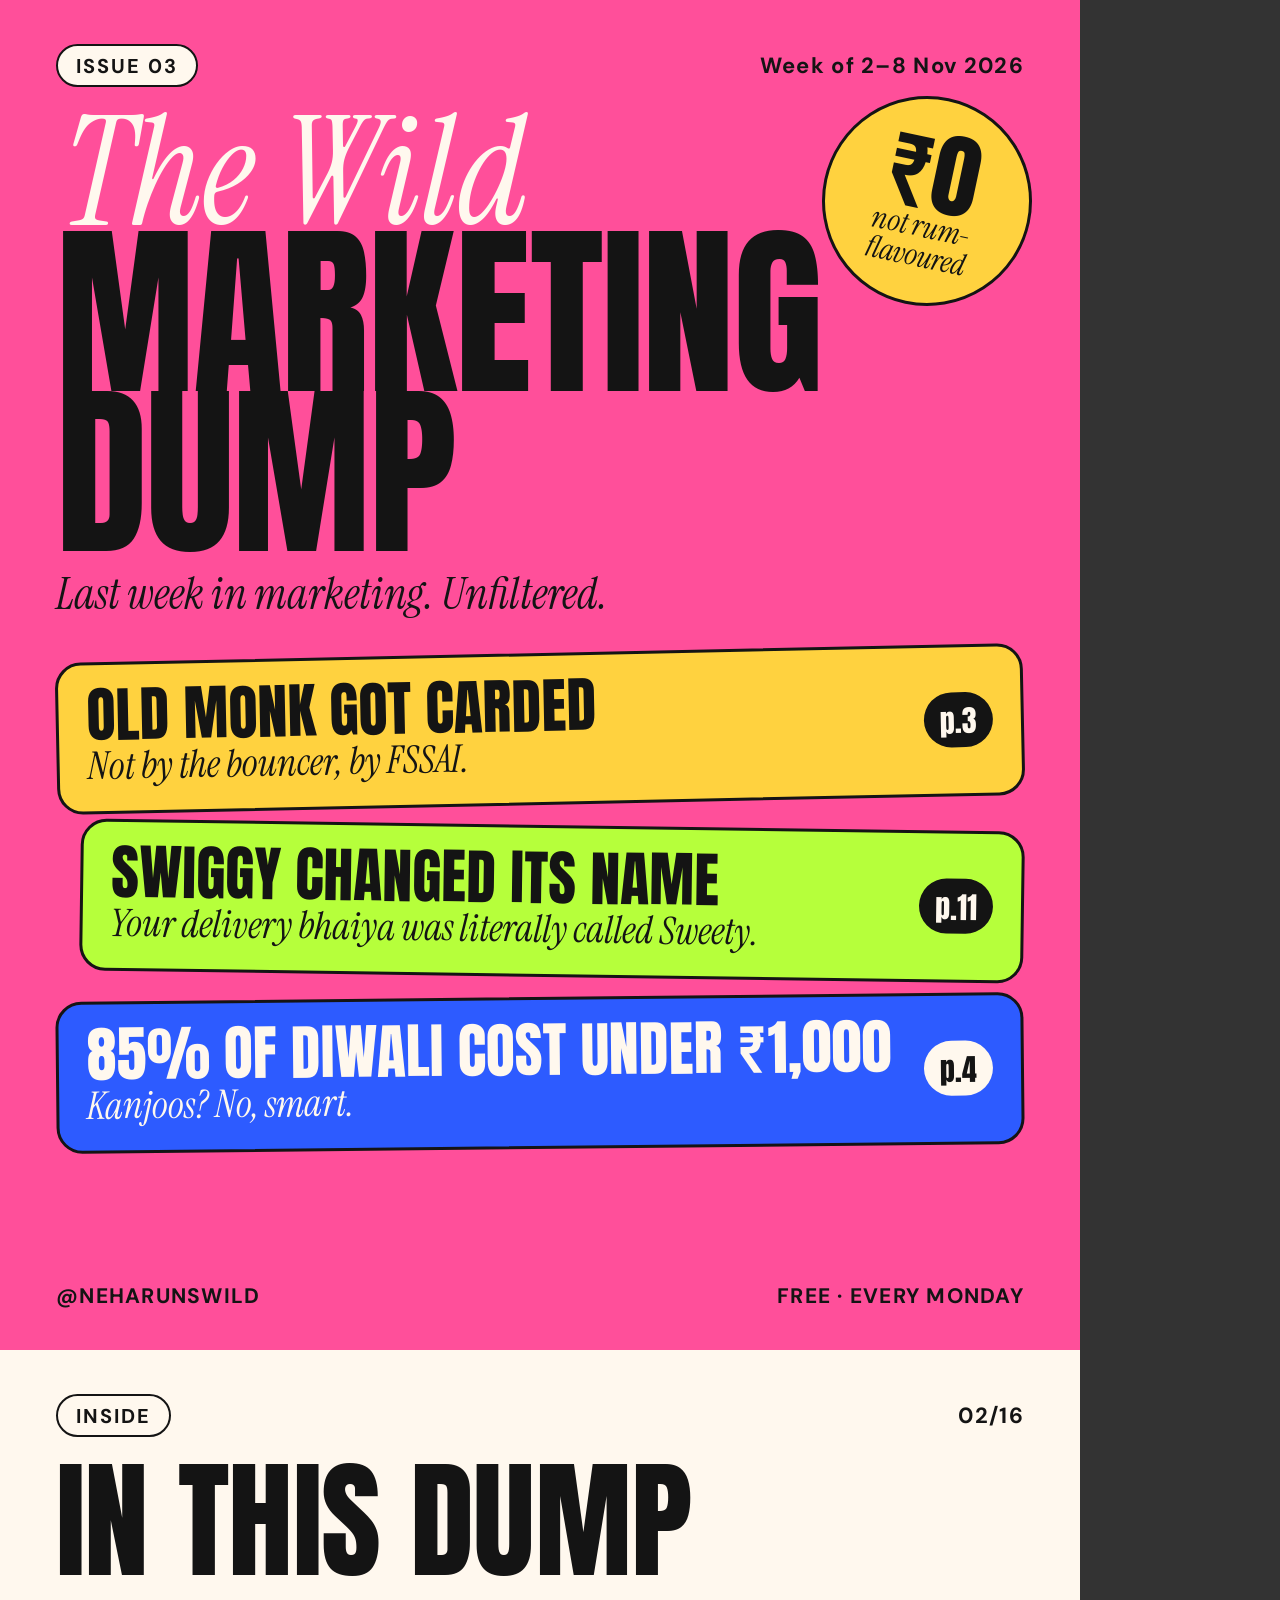
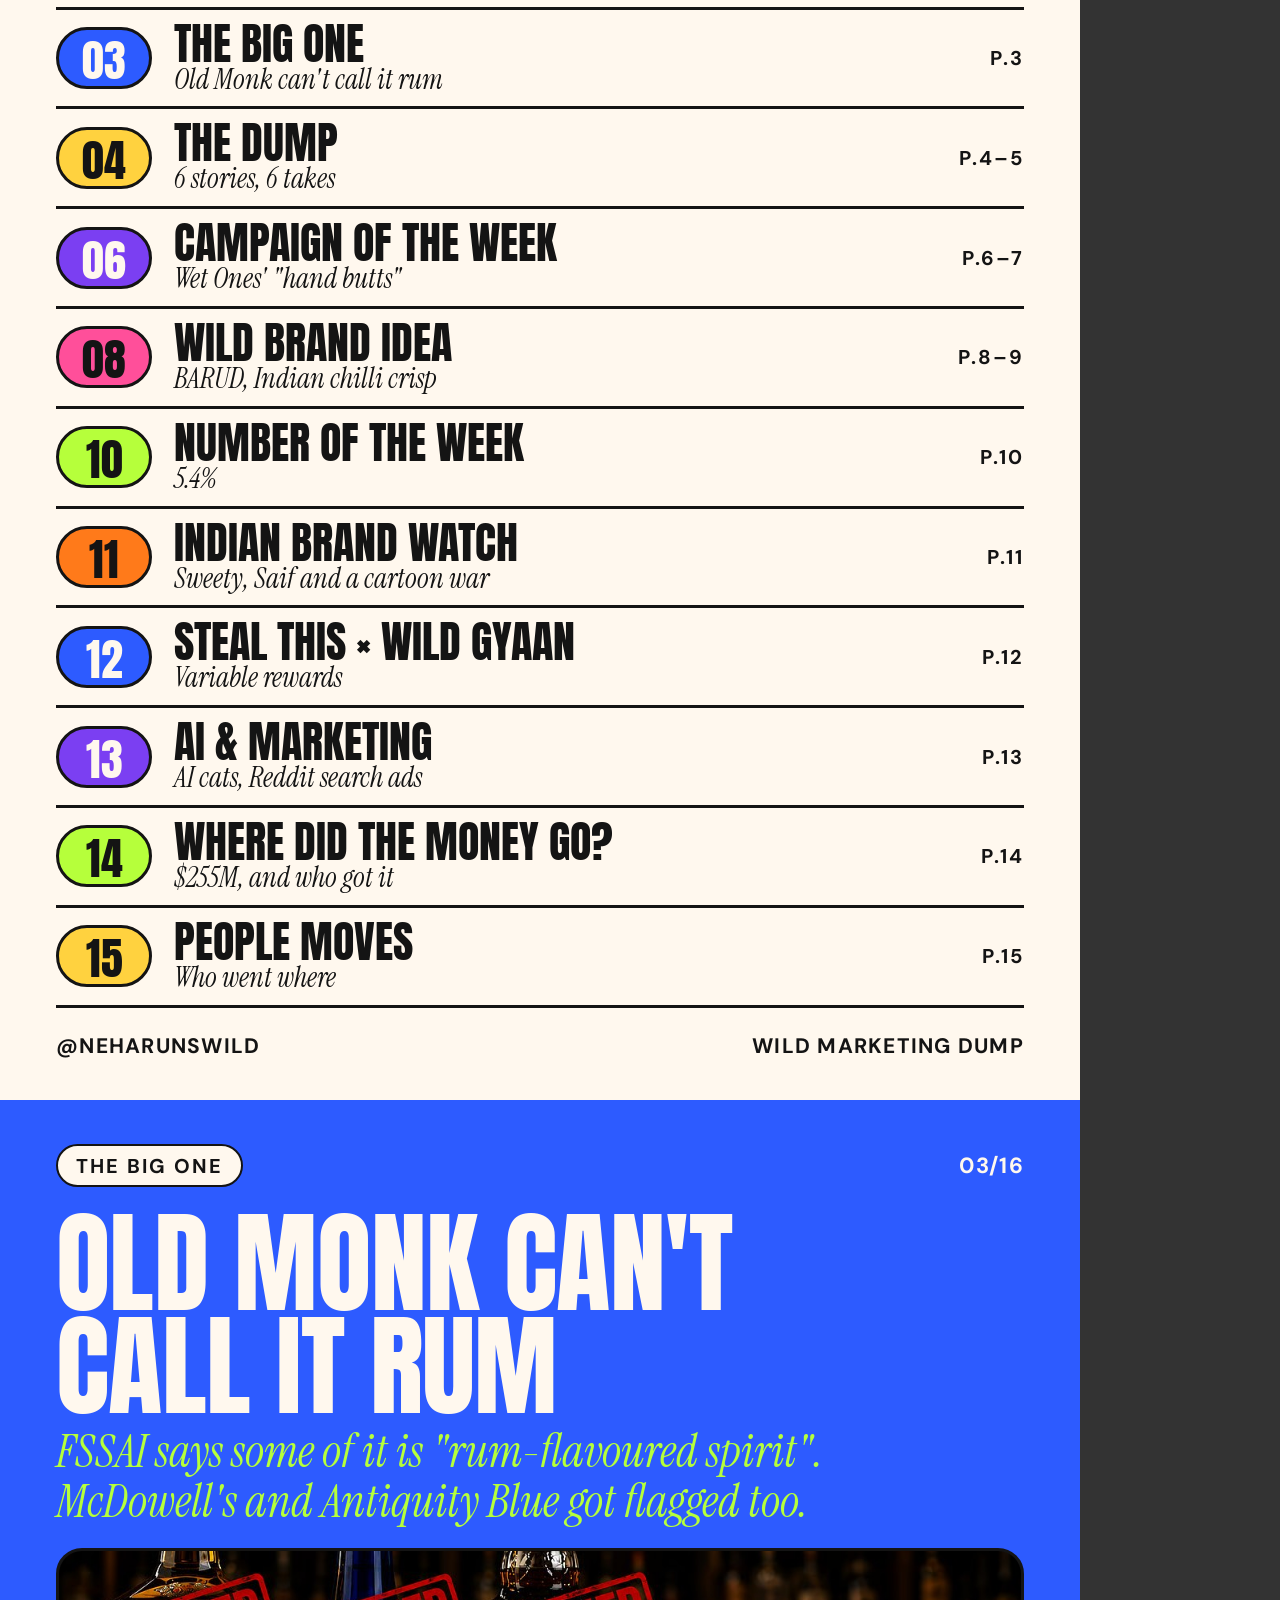
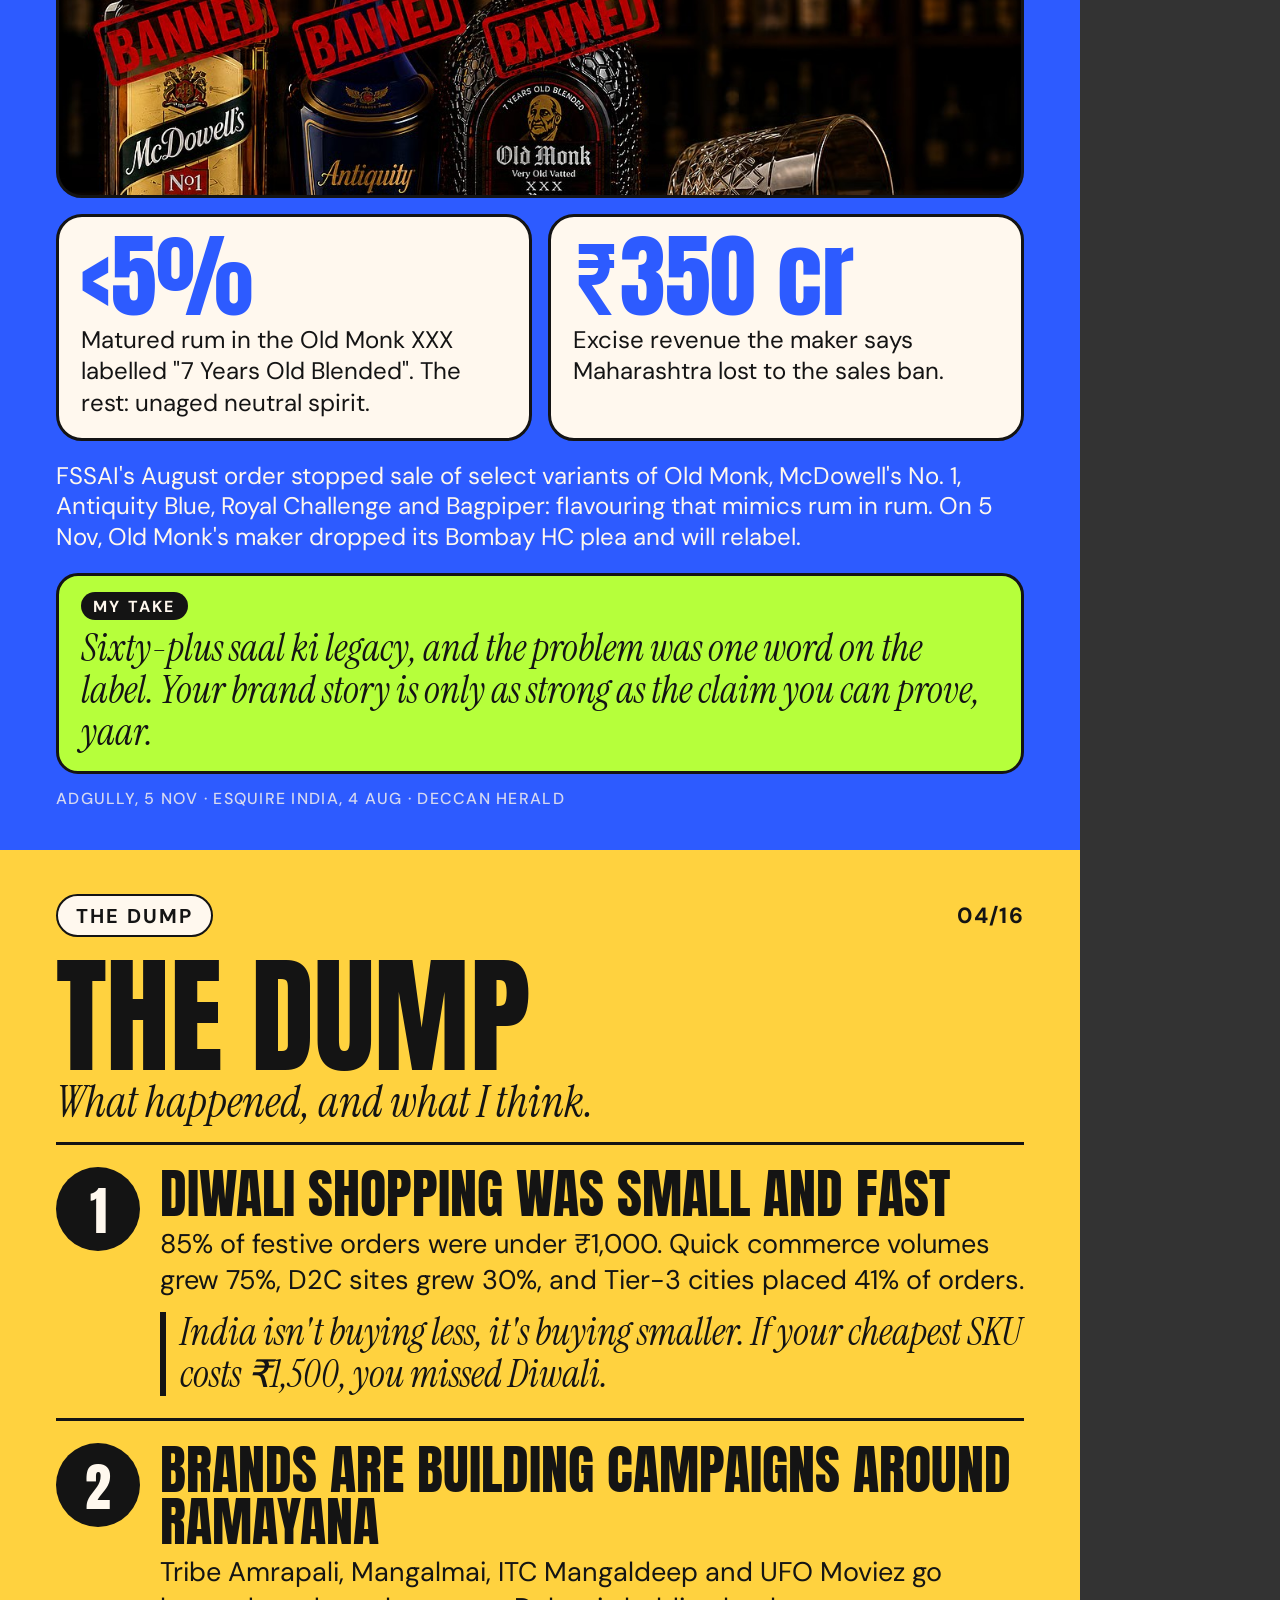
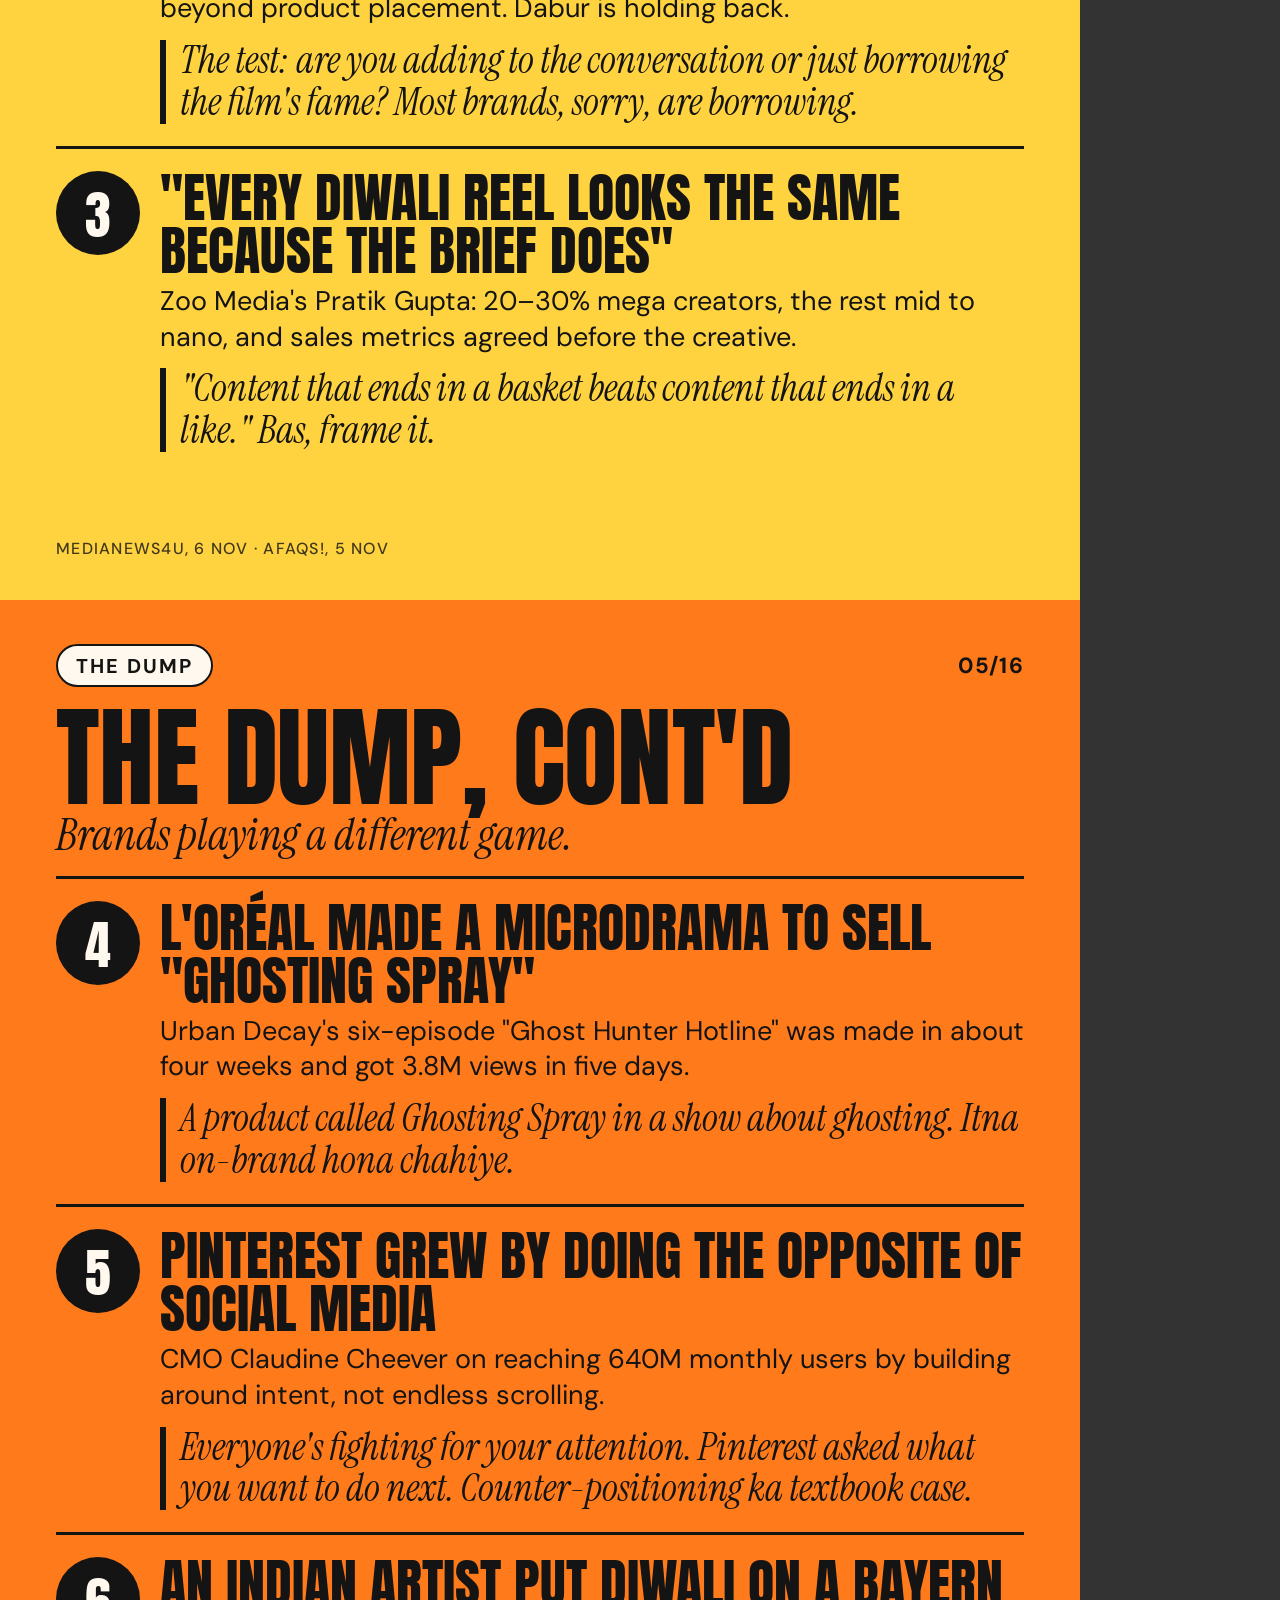
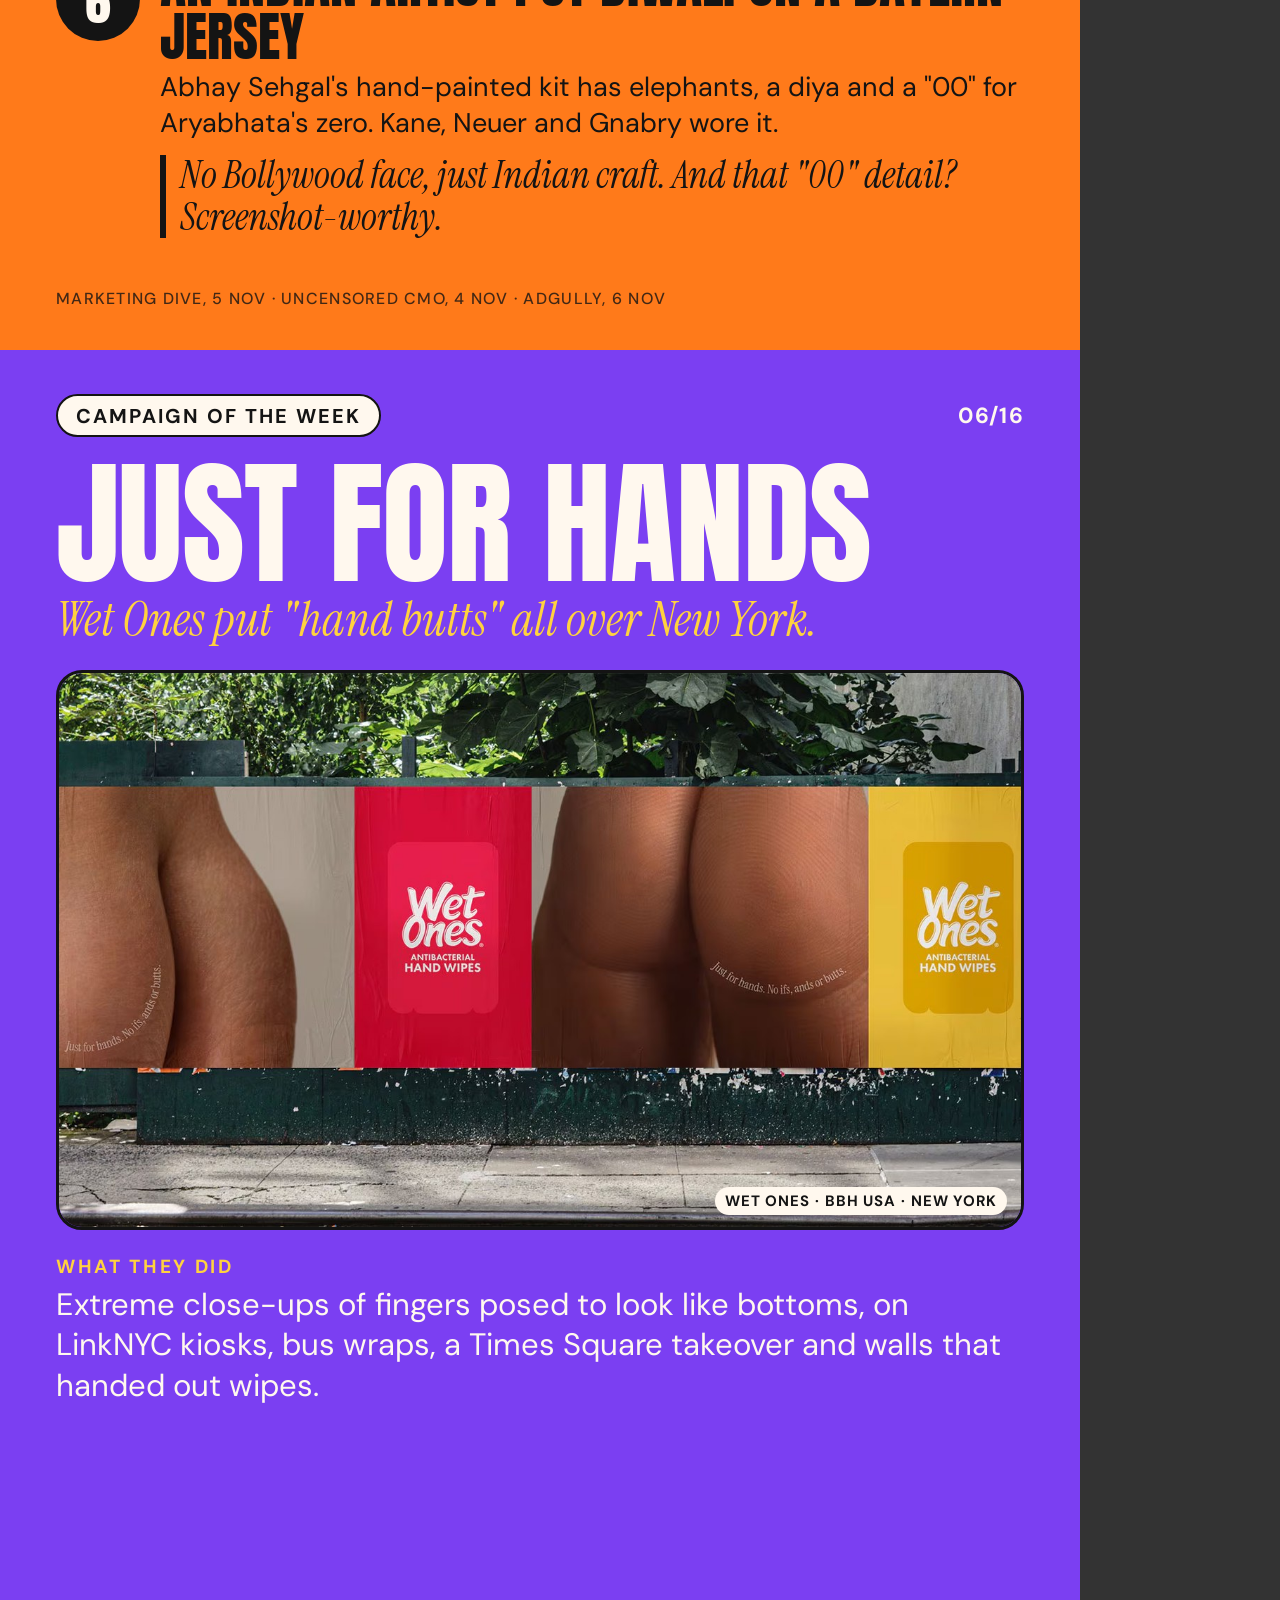
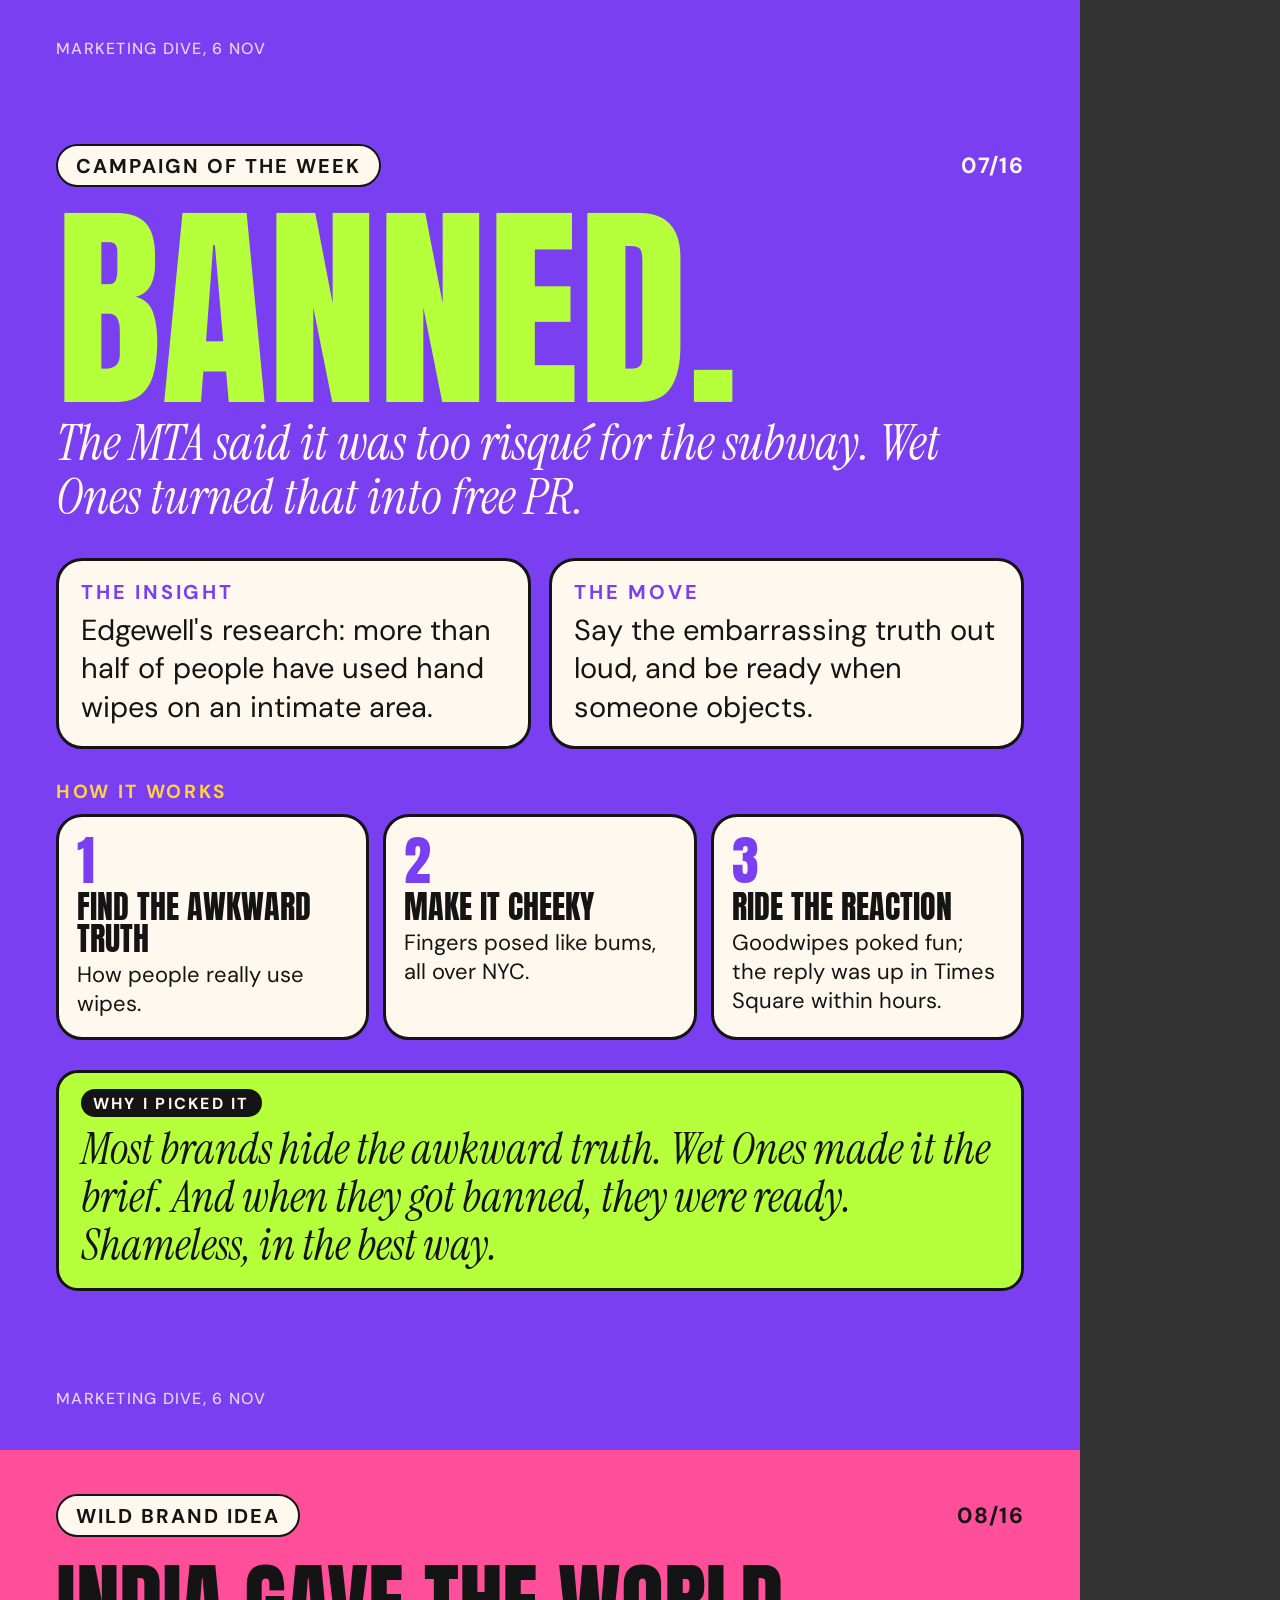
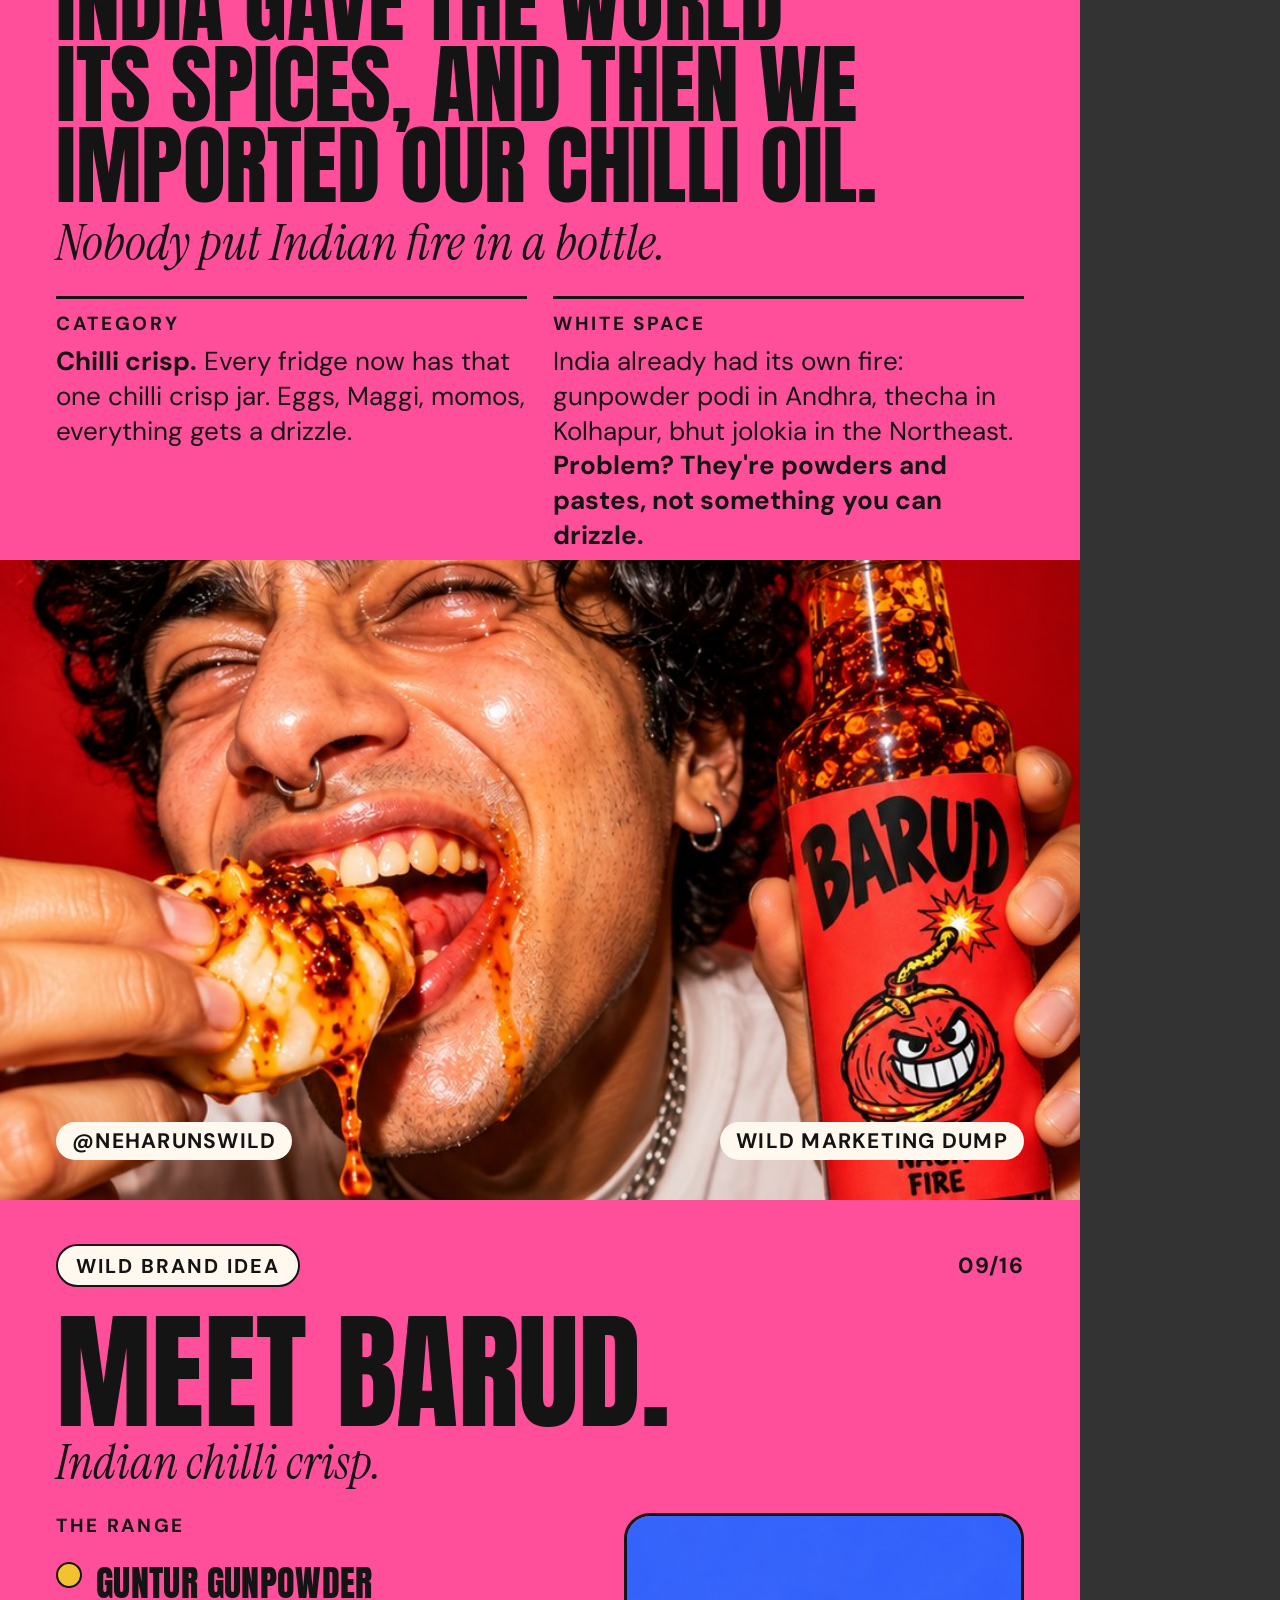
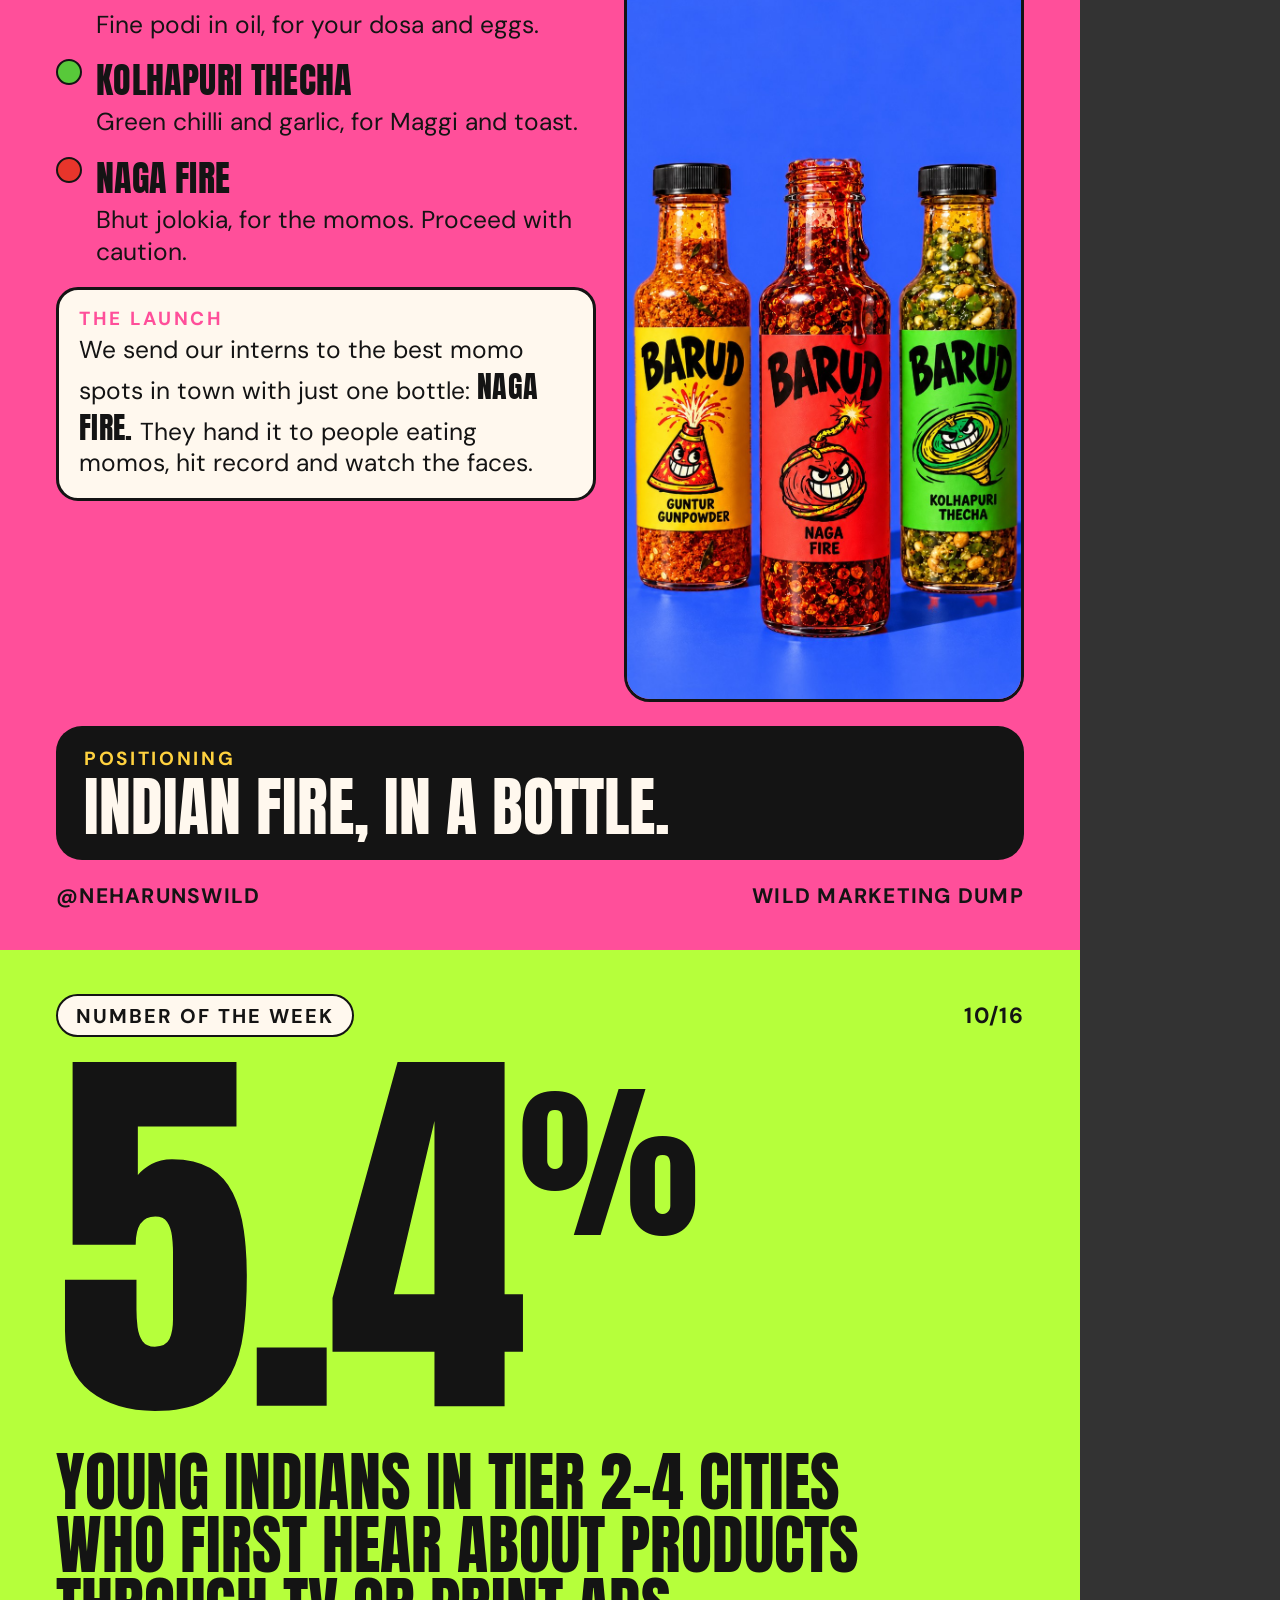
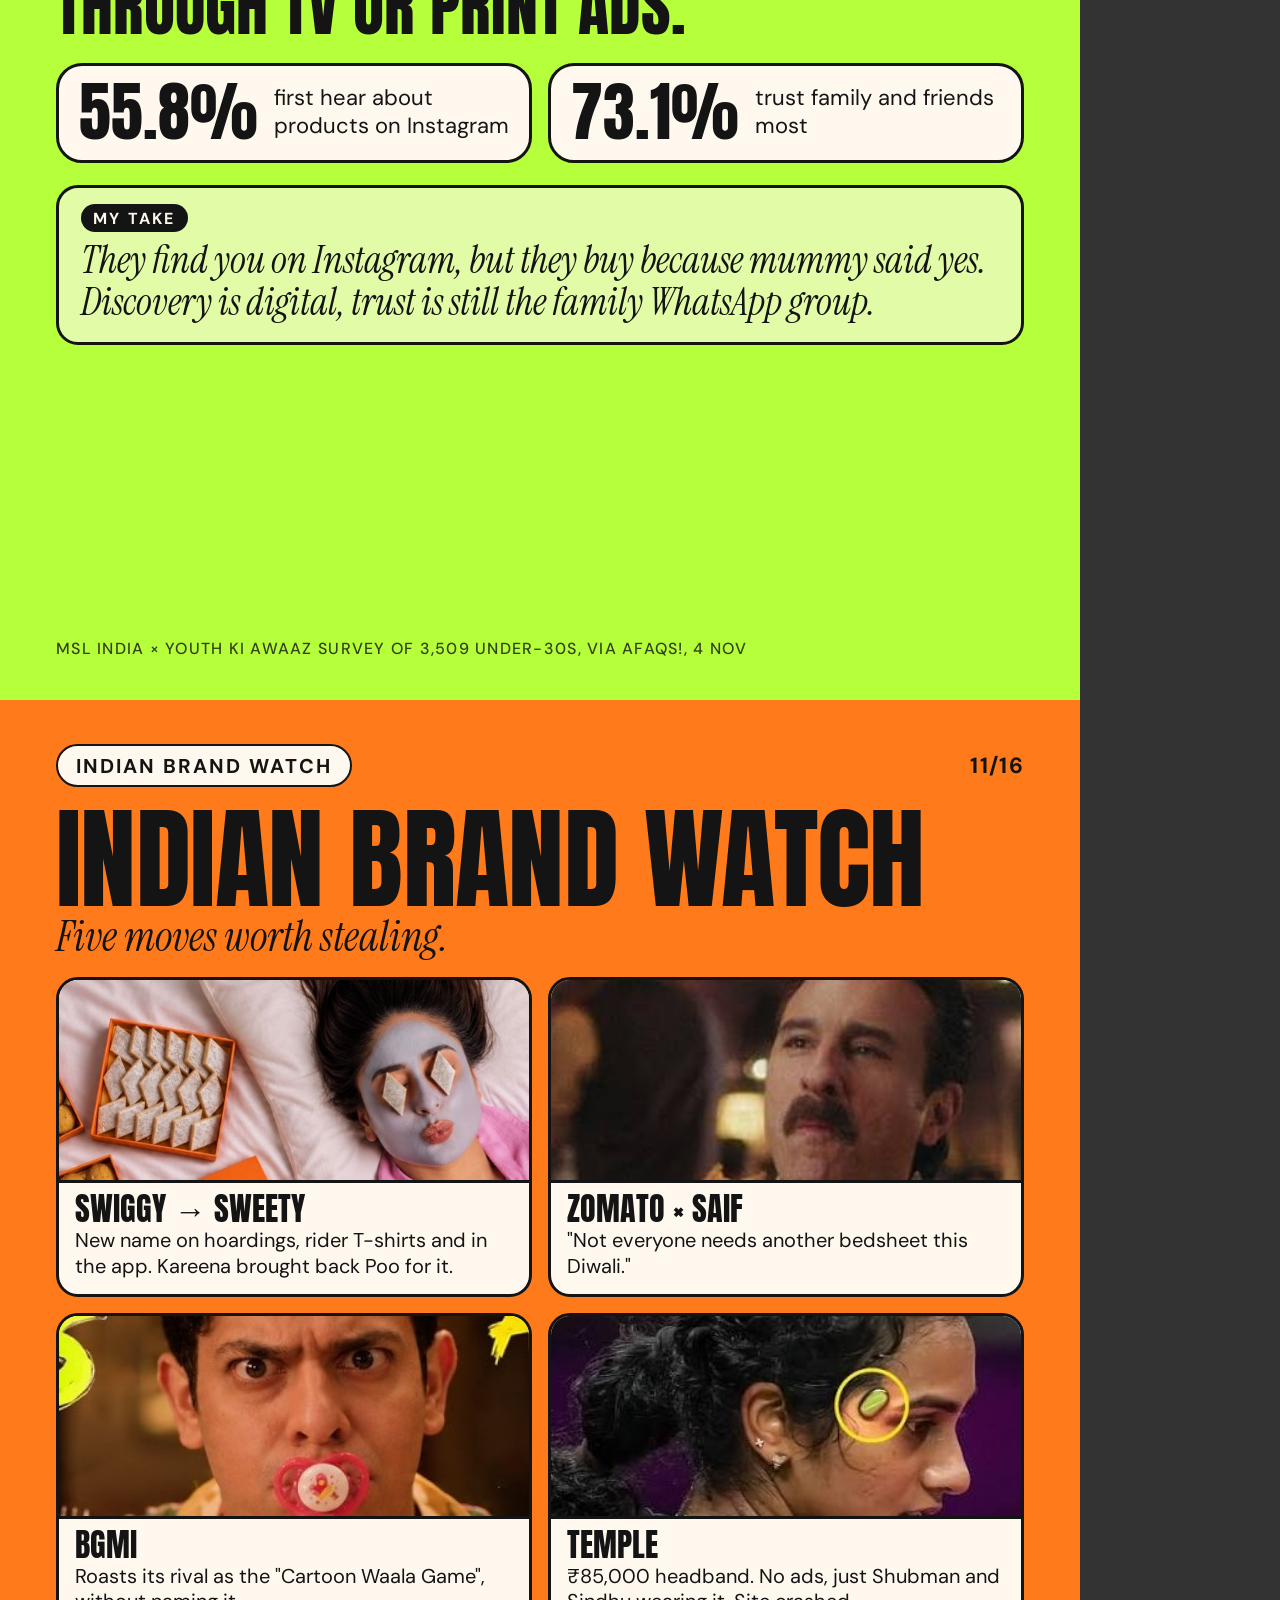
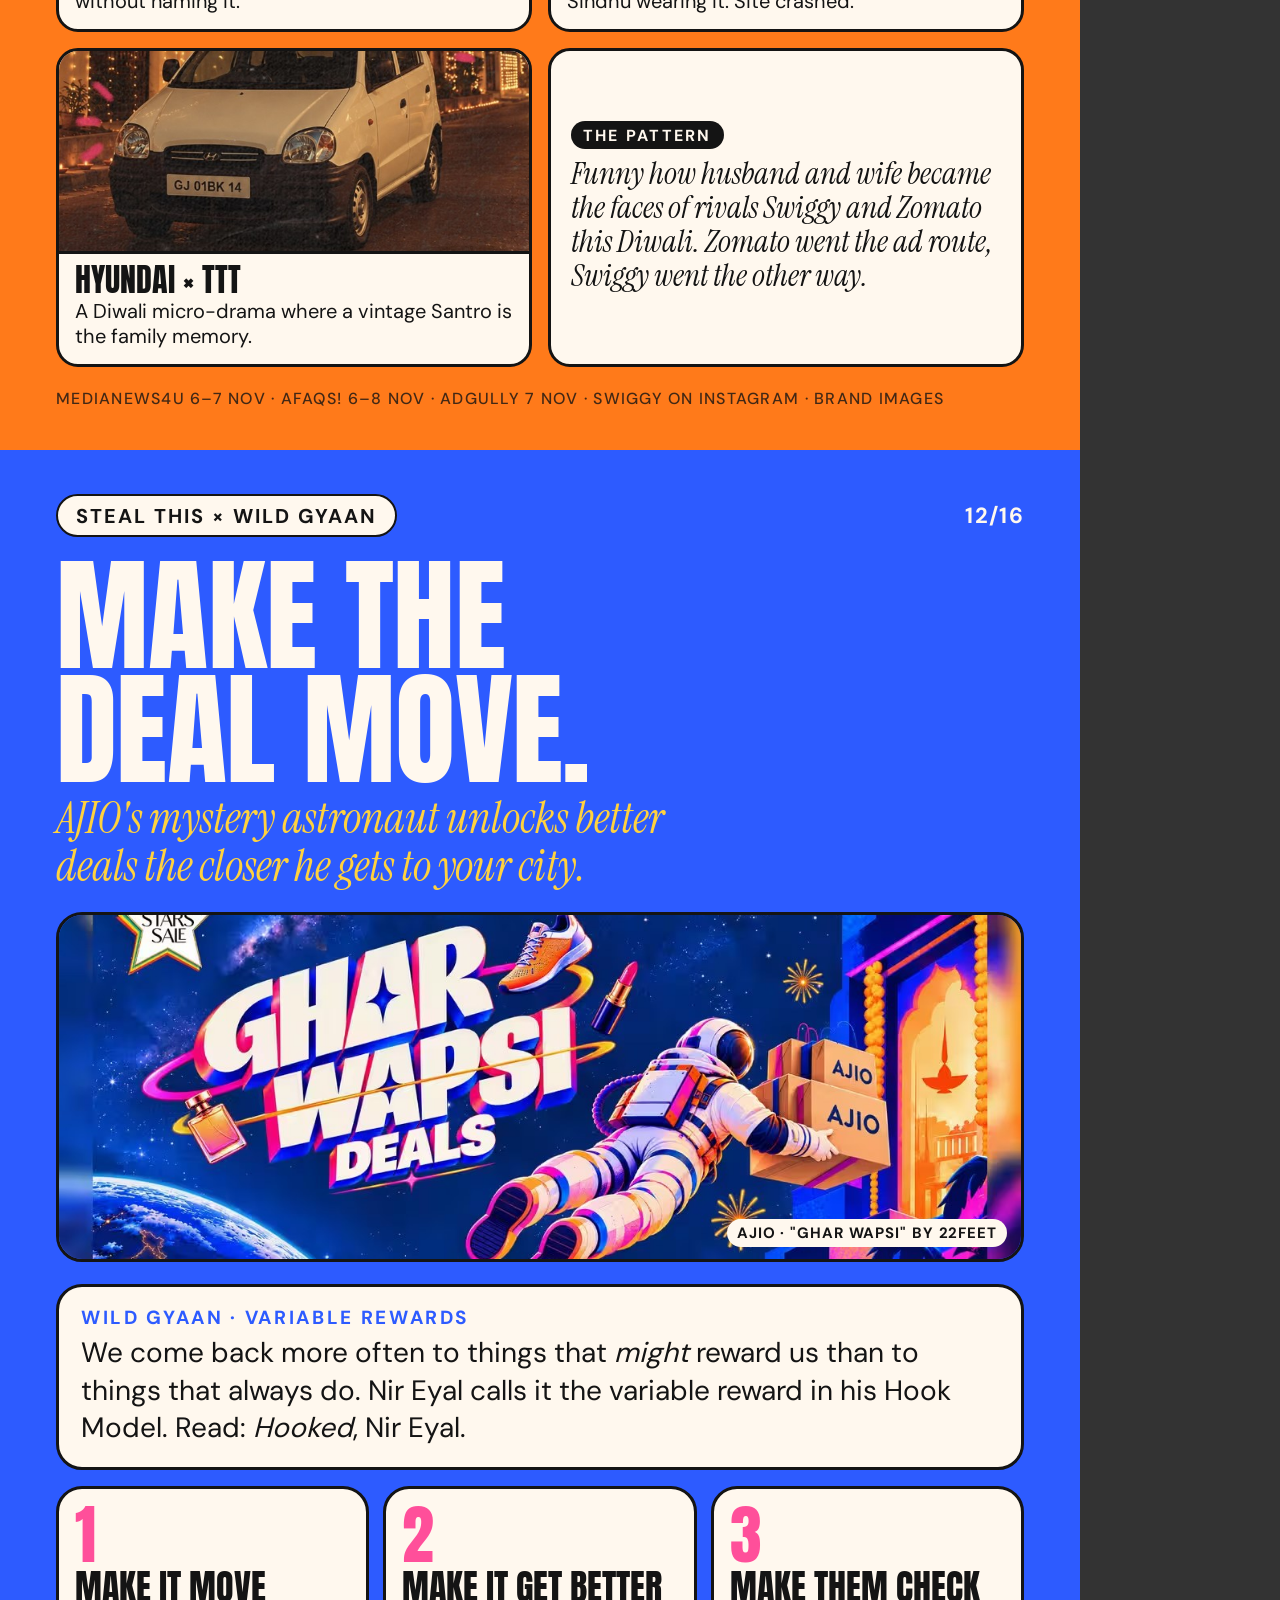
==== commit f72ca46b: "Issue 03 draft: Wet Ones, BGMI, Temple images; BARUD range on blue Co-Authored-By: Claude Opus 5.5 <" ====
--- a/issues/03.html
+++ b/issues/03.html
@@ -15,7 +15,6 @@
 .i03 .steal .steps3 h4 { font-size: 36px; }
 .i03 .steal .steps3 p { font-size: 24px; }
 .i03 .steal .steps3 b { font-size: 64px; }
-.i03 .ph { background: repeating-linear-gradient(45deg,#ddd,#ddd 14px,#ccc 14px,#ccc 28px); display:flex; align-items:center; justify-content:center; font-weight:700; font-size:22px; color:#555; text-align:center; width:100%; height:100%; }
 </style>
 </head>
 <body>
@@ -116,7 +115,7 @@
     <p class="sub">Wet Ones put "hand butts" all over New York.</p>
   </div>
   <div class="pad" style="margin-top:24px">
-    <div class="imgcard" style="height:560px"><!--IMG:camp--><div class="ph">Wet Ones image from Neha</div><span class="credit">Wet Ones · BBH USA · New York</span></div>
+    <div class="imgcard" style="height:560px"><img src="../img/03-wetones.jpg" alt="Wet Ones street posters: close-ups of fingers posed to look like bottoms, between red and yellow Wet Ones panels" style="object-position:50% 50%"><span class="credit">Wet Ones · BBH USA · New York</span></div>
   </div>
   <div class="pad" style="margin-top:24px">
     <span class="label" style="color:var(--yellow)">What they did</span>
@@ -190,7 +189,7 @@
         <p>We send our interns to the best momo spots in town with just one bottle: <b>Naga Fire.</b> They hand it to people eating momos, hit record and watch the faces.</p>
       </div>
     </div>
-    <div class="tall"><img src="../img/03-barud-range.jpg" alt="Three BARUD bottles on pink: Guntur Gunpowder, Naga Fire and Kolhapuri Thecha" style="object-position:50% 72%"></div>
+    <div class="tall"><img src="../img/03-barud-range.jpg" alt="Three BARUD bottles on blue: Guntur Gunpowder, Naga Fire and Kolhapuri Thecha" style="object-position:50% 72%"></div>
   </div>
   <div class="posband">
     <span class="label">Positioning</span>
@@ -225,8 +224,8 @@
     <div class="tiles">
       <div class="tile"><div class="im"><img src="../img/03-swiggy.jpg" alt="Kareena Kapoor Khan in a face mask with kaju katli on her eyes, next to boxes of Sweety mithai"></div><div class="cap"><b>Swiggy → Sweety</b><p>New name on hoardings, rider T-shirts and in the app. Kareena brought back Poo for it.</p></div></div>
       <div class="tile"><div class="im"><img src="../img/03-zomato.jpg" alt="Saif Ali Khan in a festive jacket biting into a snack"></div><div class="cap"><b>Zomato × Saif</b><p>"Not everyone needs another bedsheet this Diwali."</p></div></div>
-      <div class="tile"><div class="im"><!--IMG:w3--><div class="ph">BGMI</div></div><div class="cap"><b>BGMI</b><p>Roasts its rival as the "Cartoon Waala Game", without naming it.</p></div></div>
-      <div class="tile"><div class="im"><!--IMG:w4--><div class="ph">Temple</div></div><div class="cap"><b>Temple</b><p>An ₹85,000 headband, no ads, just Shubman Gill wearing it. Site crashed.</p></div></div>
+      <div class="tile"><div class="im"><img src="../img/03-bgmi.jpg" alt="Anuj Gupta at a dinner table in a bib with a pacifier in his mouth"></div><div class="cap"><b>BGMI</b><p>Roasts its rival as the "Cartoon Waala Game", without naming it.</p></div></div>
+      <div class="tile"><div class="im"><img src="../img/03-temple.jpg" alt="PV Sindhu wearing the Temple device on the side of her forehead"></div><div class="cap"><b>Temple</b><p>₹85,000 headband. No ads, just Shubman and Sindhu wearing it. Site crashed.</p></div></div>
       <div class="tile"><div class="im"><img src="../img/03-hyundai.jpg" alt="A vintage white Hyundai Santro on a street lit with Diwali lights"></div><div class="cap"><b>Hyundai × TTT</b><p>A Diwali micro-drama where a vintage Santro is the family memory.</p></div></div>
       <div class="tile takebox said"><span class="label">The pattern</span><p>Funny how husband and wife became the faces of rivals Swiggy and Zomato this Diwali. Zomato went the ad route, Swiggy went the other way.</p></div>
     </div>
